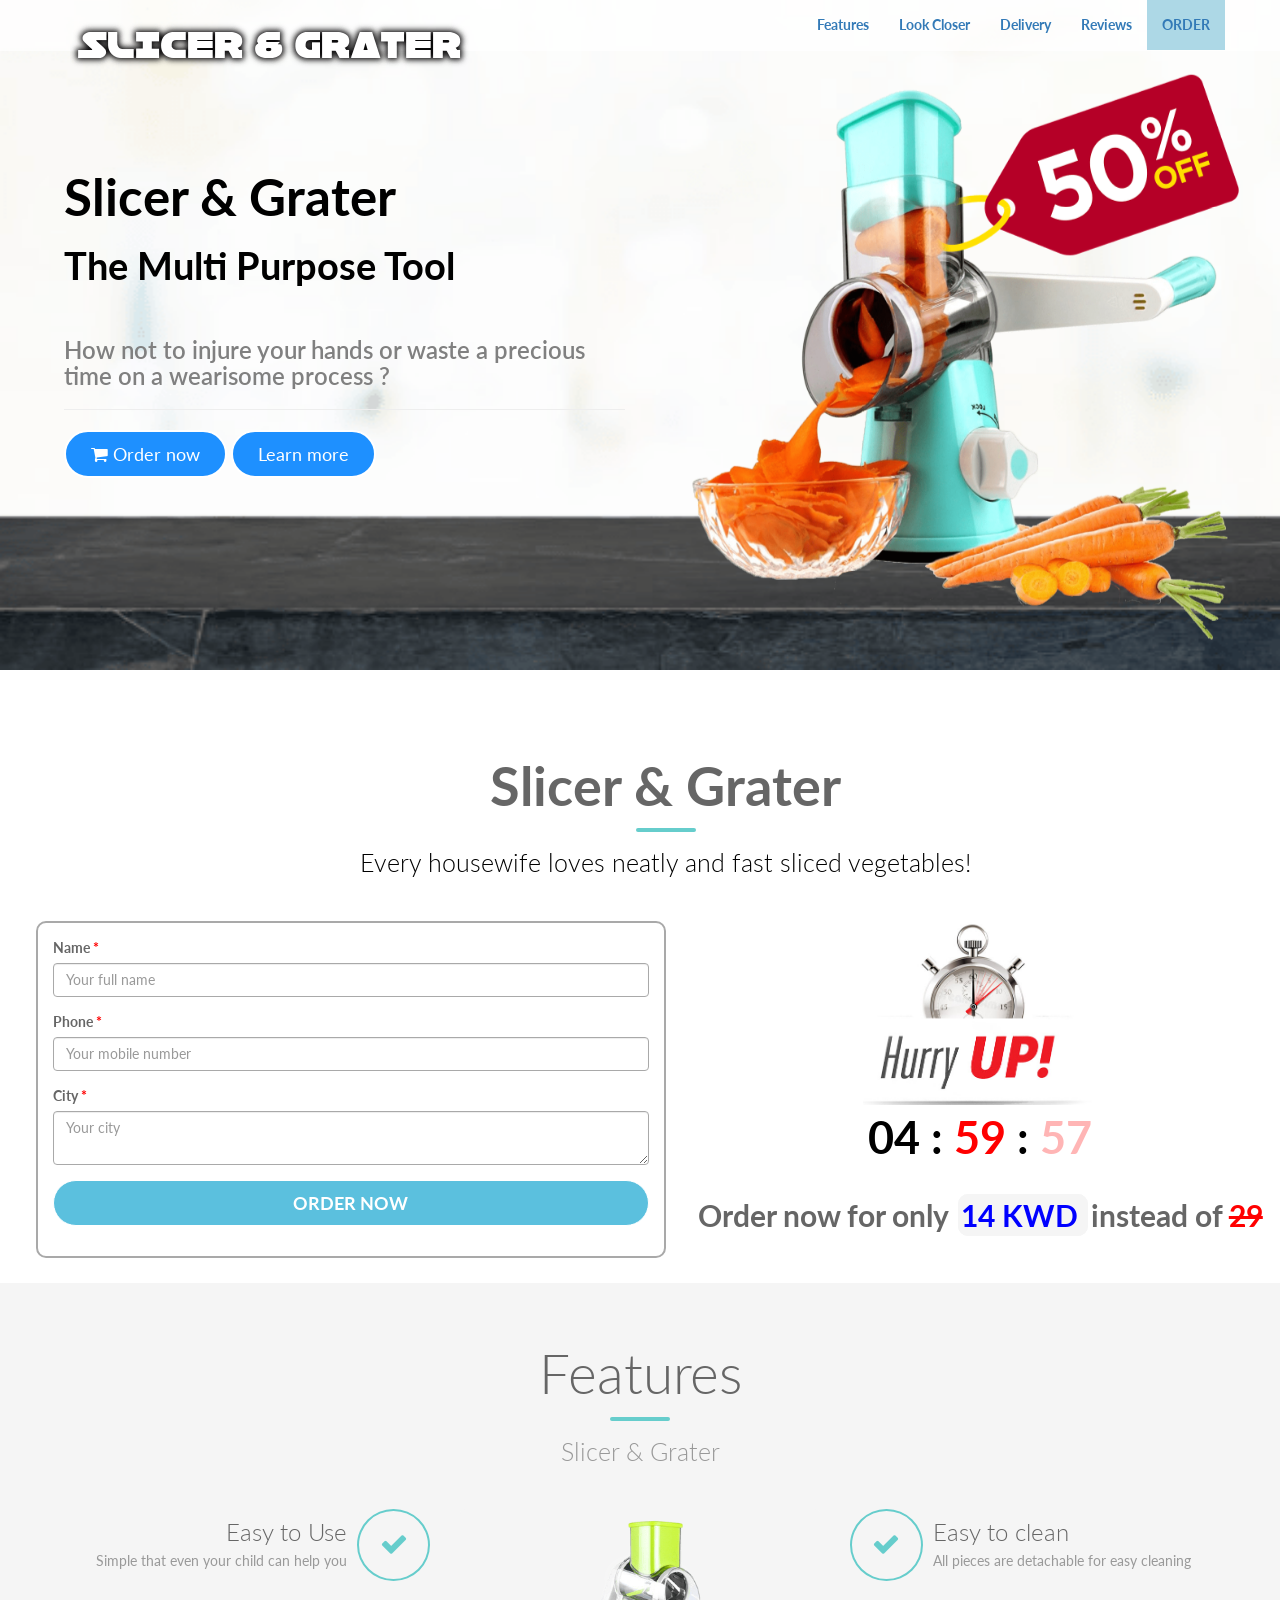
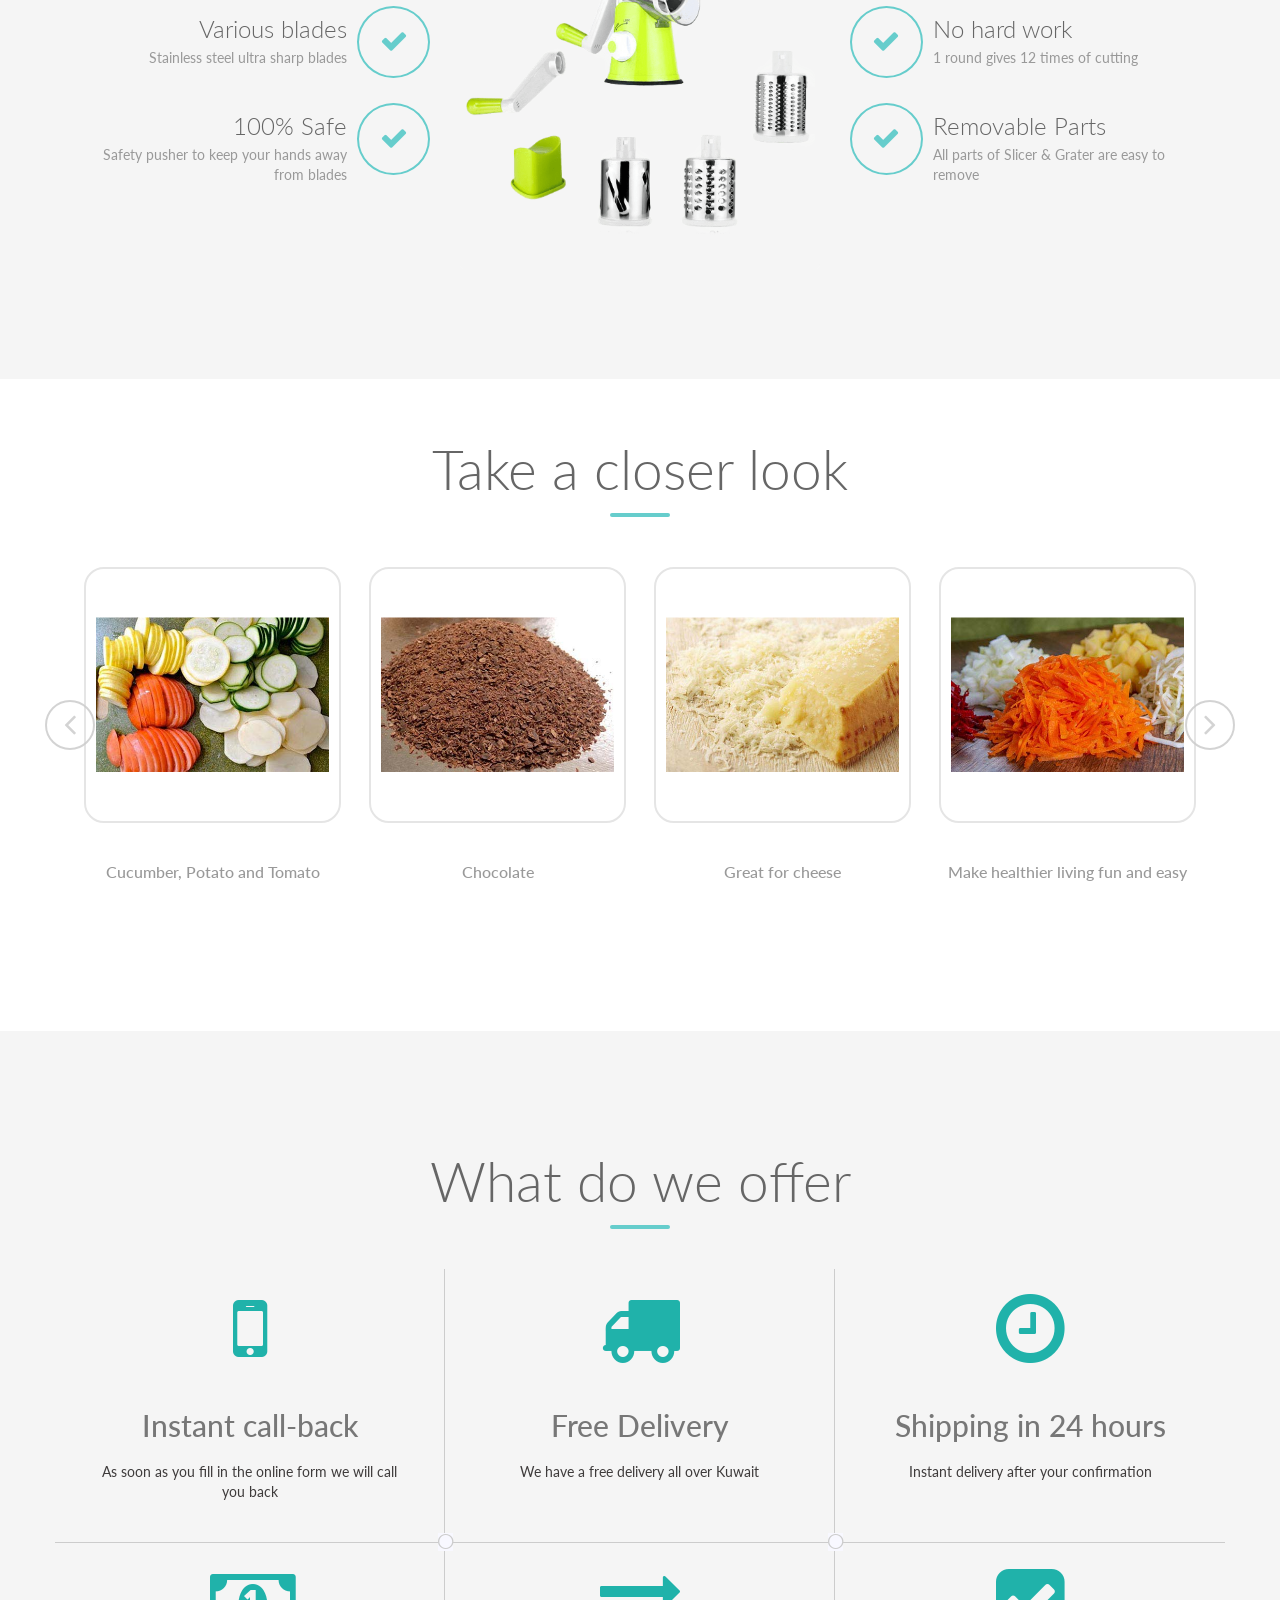
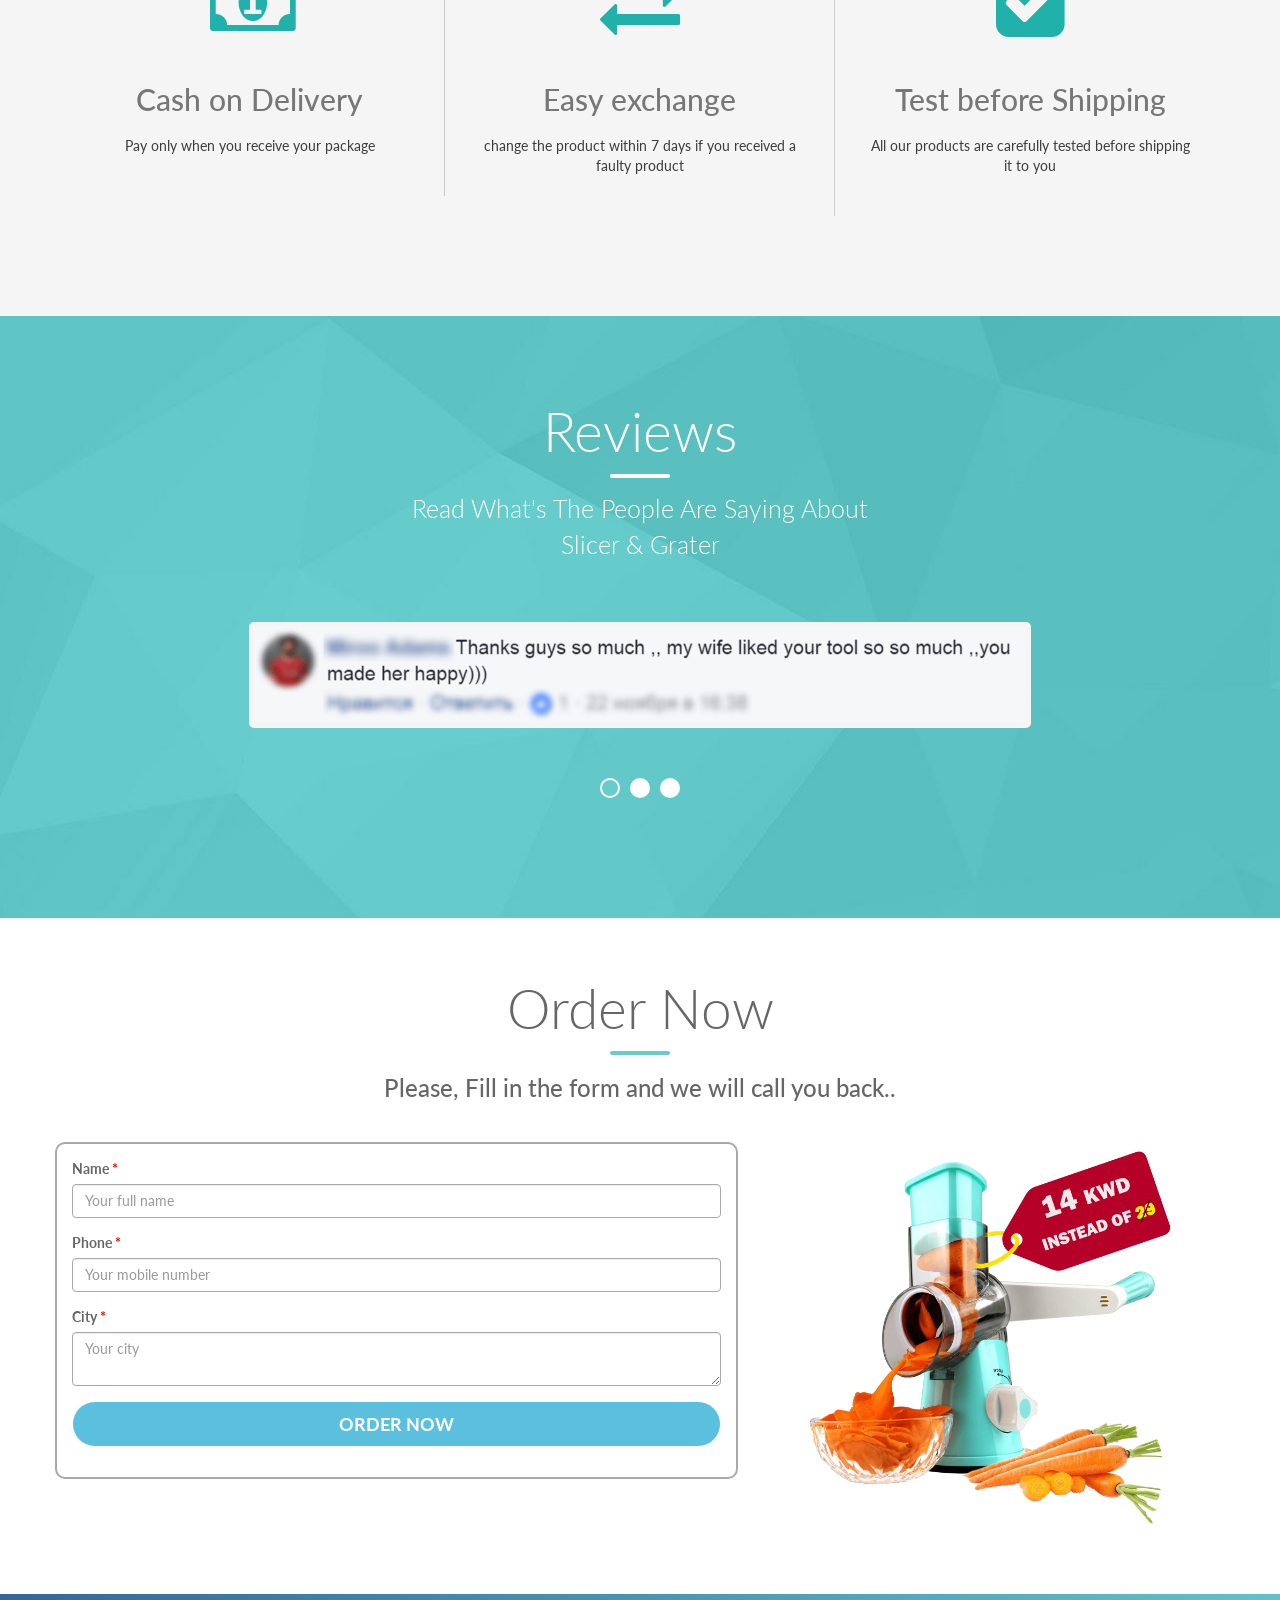
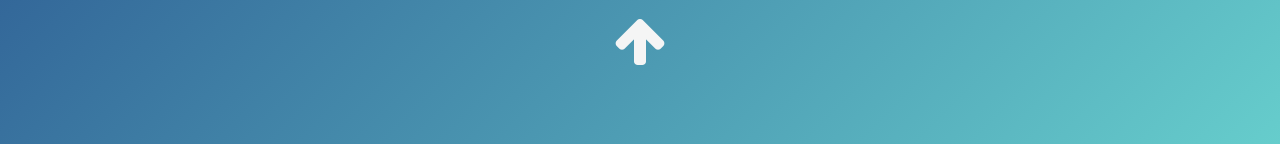
==== index.html @ cd81c9cb "order button navbar" ====
<!doctype html>
<!--[if lt IE 7]>
<html lang="en" class="no-js ie6"><![endif]-->
<!--[if IE 7]>
<html lang="en" class="no-js ie7"><![endif]-->
<!--[if IE 8]>
<html lang="en" class="no-js ie8"><![endif]-->
<!--[if gt IE 8]><!-->
<html lang="en" class="no-js">
<!--<![endif]-->

<head>
    <meta charset="UTF-8">
    <title>Slicer & Grater</title>
    <meta name="viewport" content="width=device-width, initial-scale=1.0, maximum-scale=1.0, user-scalable=no">
    <meta http-equiv="X-UA-Compatible" content="IE=edge,chrome=1"/>

    <!-- Bootstrap 3.3.2 -->
    <link rel="stylesheet" href="assets/css/bootstrap.min.css">
    <link rel="shortcut icon" href="favicon.png">

    <link rel="stylesheet" href="assets/css/animate.css">
    <link rel="stylesheet" href="assets/css/font-awesome.min.css">
    <link rel="stylesheet" href="assets/css/slick.css">
    <link rel="stylesheet" href="assets/css/styles.css">
    <link rel="stylesheet" href="assets/css/mystyles.css">


</head>




<body style="overflow-y: scroll;
overflow-x: hidden;">

<header>
    <nav class="navbar navbar-fixed-top myNavbar1 myNavbar2" role="navigation">
        <div class="container">
            <!-- Brand and toggle get grouped for better mobile display -->
            <div class="navbar-header">
                <button type="button" class="navbar-toggle" data-toggle="collapse"
                        data-target="#bs-example-navbar-collapse-1">
                    <span class="fa fa-bars fa-lg"></span>
                </button>
            </div>

            <!-- Collect the nav links, forms, and other content for toggling -->
            <div class="collapse navbar-collapse" id="bs-example-navbar-collapse-1">
                <ul class="nav navbar-nav">
                    <a class="navbar-brand" href="#mainSlide">
                        <img src="assets/img/logo3.png" class="d-inline-block align-top logo1" id="logo2" alt="">
                    </a>
                </ul>
                <ul class="nav navbar-nav navbar-right navBtns" style="font-weight: bold;">
                    <li><a href="#features">Features</a>
                    </li>
                    <li><a href="#screens">Look Closer</a>
                    </li>
                    <li><a href="#service">Delivery</a>
                    </li>
                    <li><a href="#reviews">Reviews</a>
                    </li>
                    <li style="background: lightblue; color: #2e6da4"><a href="#order">ORDER</a>
                    </li>
                </ul>
            </div>
            <!-- /.navbar-collapse -->
        </div>
        <!-- /.container-->
    </nav>


    <!--RevSlider-->
    <div class="container-fluid" id="mainSlide" style="margin-top: 0">
        <div class="row scrollpoint sp-effect3">
           <div class="col-md-6 col-sm-6 col-xs-12 mainText"><br/>
               <h1>Slicer & Grater</h1>
               <h2>The Multi Purpose Tool</h2><br>
               <h3 class="hidden-xs">How not to injure your hands or waste a precious time on a wearisome process ?</h3>
               <div class="hidden-xs"><hr/></div>
               <a  id="orderNowbtn"  href="#firstOrderSec" class="btn btn-primary inverse btn-lg"><i class="fa fa-shopping-cart" aria-hidden="true"></i> Order now</a>
               <a  id="learnMoreBtn" href="#features" class="btn btn-primary inverse btn-lg">Learn more</a>
           </div>
            <div class="col-md-6 col-sm-6 col-xs-12 image scrollpoint sp-effect3">
                <img id="mainPhoto" class=" hideMe scrollpoint sp-effect3" style="height: 100%; width: 100%;"
                     src="assets/img/product1flippedtrans15.png" alt="">
            </div>
        </div>
    </div>

</header>

<div class="wrapper">


    <section id="firstOrderSec" style="width: 100%; padding-left: 4%; padding-top: 2%; padding-bottom: 2%;">
        <div class="section-heading scrollpoint sp-effect3">
            <h1 style="font-weight:bold; font-size: 6vh;">Slicer & Grater</h1>
            <div class="divider"></div>
            <p style="color: black;">Every housewife loves neatly and fast sliced vegetables!</p>
        </div>
        <div class="row wrap" >
            <div class="col-md-6 firstForm" id="firstOrderForm">
                    <div class="form-group">
                        <label>Name <span style="color:red;">*</span></label>
                        <input type="text" class="form-control" placeholder="Your full name">
                    </div>
                    <div class="form-group">
                        <label>Phone <span style="color:red;">*</span></label>
                        <input type="Phone" class="form-control" placeholder="Your mobile number">
                    </div>
                    <div class="form-group" style="overflow-y: hidden;">
                        <label>City <span style="color:red;">*</span></label>
                        <textarea class="form-control" rows="2" placeholder="Your city"></textarea>
                    </div>
                    <div class="form-group"  >
                        <input style="border-color:white; font-weight: bold; " type="submit" value="ORDER NOW" class="btn btn-lg btn-block btn-info">
                    </div>
            </div>
            <div class="col-md-6 hurryUp" style="text-align: center;">
                <div class="row">
                    <div class="col-md-offset-2 col-md-8">
                        <img src="assets/img/hurry1.jpg" style="width: 60%; height: 60%;">
                    </div>
                </div>
                <div class="row">
                   <div class="col-md-12">
                       <p id="counter"></p>
                   </div>
                </div>
                <div class="row">
                    <h2><b>Order now for only <b id="price">14 KWD </b> instead of <s style="color: red;">29</s> </b></h2>
                </div>
            </div>
        </div>
    </section>

    <section id="features" style="background: whitesmoke;">
        <div class="container">
            <div class="section-heading scrollpoint sp-effect3">
                <h1>Features</h1>
                <div class="divider"></div>
                <p>Slicer & Grater</p>
            </div>
            <div class="row">
                <div class="col-md-4 col-sm-4 scrollpoint sp-effect1">
                    <div class="media text-right feature">
                        <a class="pull-right" href="#features">
                            <i class="fa fa-check fa-2x"></i>
                        </a>
                        <div class="media-body">
                            <h3 class="media-heading">Easy to Use</h3>
                            Simple that even your child can help you
                        </div>
                    </div>
                    <div class="media text-right feature">
                        <a class="pull-right" href="#features">
                            <i class="fa fa-check fa-2x"></i>
                        </a>
                        <div class="media-body">
                            <h3 class="media-heading">Various blades</h3>
                            Stainless steel ultra sharp blades
                        </div>
                    </div>
                    <div class="media text-right feature">
                        <a class="pull-right" href="#features">
                            <i class="fa fa-check fa-2x"></i>
                        </a>
                        <div class="media-body">
                            <h3 class="media-heading">100% Safe</h3>
                            Safety pusher to keep your hands away from blades
                        </div>
                    </div>
                </div>
                <div class="col-md-4 col-sm-4">
                    <img style="width: 100%; height: 100%;" src="assets/img/product5tr.png"
                         class="img-responsive scrollpoint sp-effect5" alt="">
                </div>
                <div class="col-md-4 col-sm-4 scrollpoint sp-effect2">
                    <div class="media feature">
                        <a class="pull-left" href="#features">
                            <i class="fa fa-check fa-2x"></i>
                        </a>
                        <div class="media-body">
                            <h3 class="media-heading">Easy to clean</h3>
                            All pieces are detachable for easy cleaning
                        </div>
                    </div>
                    <div class="media feature">
                        <a class="pull-left" href="#features">
                            <i class="fa fa-check fa-2x"></i>
                        </a>
                        <div class="media-body">
                            <h3 class="media-heading">No hard work</h3>
                            1 round gives 12 times of cutting
                        </div>
                    </div>
                    <div class="media feature">
                        <a class="pull-left" href="#features">
                            <i class="fa fa-check fa-2x"></i>
                        </a>
                        <div class="media-body">
                            <h3 class="media-heading">Removable Parts</h3>
                            All parts of Slicer & Grater are easy to remove
                        </div>
                    </div>
                </div>
            </div>
        </div>
    </section>

    <section id="screens">
        <div class="container">

            <div class="section-heading scrollpoint sp-effect3">
                <h1>Take a closer look</h1>
                <div class="divider"></div>
                <p></p>
            </div>

            <!--<div class="filter scrollpoint sp-effect3">-->
            <!--<a href="javascript:void(0)" class="button js-filter-all active">All Screens</a>-->
            <!--<a href="javascript:void(0)" class="button js-filter-one">User Access</a>-->
            <!--<a href="javascript:void(0)" class="button js-filter-two">Social Network</a>-->
            <!--<a href="javascript:void(0)" class="button js-filter-three">Media Players</a>-->
            <!--</div>-->

            <div class="slider filtering scrollpoint sp-effect5">
                <div class="one">
                    <img class="slideImagesRes" style="padding-bottom: 17%; padding-top: 17%;" src="assets/img/slicerResult3.jpg" alt="">
                    <h4>Cucumber, Potato and Tomato</h4>
                </div>
                <div class="one">
                    <img class="slideImagesRes" style="padding-bottom: 17%; padding-top: 17%;" src="assets/img/slicerResult4.jpg" alt="">
                    <h4>Chocolate </h4>
                </div>
                <div class="one">
                    <img class="slideImagesRes" style="padding-bottom: 17%; padding-top: 17%;" src="assets/img/slicerResult1.jpg" alt="">
                    <h4>Great for cheese</h4>
                </div>
                <div class="one">
                    <img class="slideImagesRes" style="padding-bottom: 17%; padding-top: 17%;" src="assets/img/slicerResult2.jpg" alt="">
                    <h4>Make healthier living fun and easy</h4>
                </div>
                <div class="one">
                    <img class="slideImages" src="assets/img/product7.jpg" alt="">
                    <h4>Take a look from different angels</h4>
                </div>
                <div class="one">
                    <img class="slideImages" src="assets/img/product5tr.png" alt="">
                    <h4>A tool that lasts for a lifetime</h4>
                </div>
                <div class="two">
                    <img class="slideImages" src="assets/img/product3.jpg" alt="">
                    <h4>Makes your life easier and faster</h4>
                </div>
                <div class="three">
                    <img class="slideImages" src="assets/img/product2.jpg" alt="">
                    <h4>Very useful various blades</h4>
                </div>
            </div>
        </div>
    </section>

    <section id="service">
        <div class="section-heading scrollpoint sp-effect3" style="margin-top: 0px;">
            <h1>What do we offer</h1>
            <div class="divider"></div>

        </div>
        <div class="container scrollpoint sp-effect1">
            <div class="row row-1">
                <div class="col-md-4 ser-col-4">
                    <div class="ser-col ser-1">
                        <div class="icon-col">
                            <i class="fa fa-mobile-phone" aria-hidden="true"></i>
                        </div>
                        <h2 style="padding-top:20px;">Instant call-back</h2>
                        <p>As soon as you fill in the online form we will call you back </p>
                        <span class="circle hidden-xs">
            <i class="fa fa-circle-thin" aria-hidden="true"></i>
            </span>
                    </div>
                </div>

                <div class="col-md-4 ser-col-4">
                    <div class="ser-col ser-2">
                        <div class="icon-col">
                            <i class="fa fa-truck" aria-hidden="true"></i>
                        </div>
                        <h2 style="padding-top:20px;">Free Delivery</h2>
                        <p style="padding-bottom:20px;">We have a free delivery all over Kuwait</p>
                        <span class="circle hidden-xs">
            <i class="fa fa-circle-thin" aria-hidden="true"></i>
            </span>
                    </div>
                </div>

                <div class="col-md-4 ser-col-4-l">
                    <div class="ser-col ser-3">
                        <div class="icon-col">
                            <i class="fa fa-clock-o" aria-hidden="true"></i>
                        </div>
                        <h2>Shipping in 24 hours</h2>
                        <p style="padding-bottom: 20px;">Instant delivery after your confirmation</p>
                    </div>
                </div>
            </div>
            <!--=====row 1============-->

            <!--====row 2============-->
            <div class="row row-2">
                <div class="col-md-4 ser-col-4" style="border-bottom: 0;">
                    <div class="ser-col ser-4">
                        <div class="icon-col">
                            <i class="fa fa-money" aria-hidden="true"></i>
                        </div>
                        <h2>Cash on Delivery</h2>
                        <p>Pay only when you receive your package</p>
                        <span class="circle hidden-xs">
            </span>
                    </div>
                </div>

                <div class="col-md-4 ser-col-4" style="border-bottom: 0;">
                    <div class="ser-col ser-5">
                        <div class="icon-col">
                            <i class="fa fa-exchange" aria-hidden="true"></i>
                        </div>
                        <h2>Easy exchange</h2>
                        <p>change the product within 7 days if you received a faulty product</p>
                        <span class="circle hidden-xs">
            </span>
                    </div>
                </div>

                <div class="col-md-4 ser-col-4-l" style="border-bottom: 0;">
                    <div class="ser-col ser-6">
                        <div class="icon-col">
                            <i class="fa fa-check-square" aria-hidden="true"></i>
                        </div>
                        <h2>Test before Shipping</h2>
                        <p>All our products are carefully tested before shipping it to you</p>
                    </div>
                </div>
            </div>

        </div>

    </section>

    <section id="reviews">
        <div class="container">
            <div class="section-heading inverse scrollpoint sp-effect3">
                <h1>Reviews</h1>
                <div class="divider"></div>
                <p>Read What's The People Are Saying About <br/>Slicer & Grater</p>
            </div>
            <div class="row" style="padding-top: 0;">
                <div class="col-md-10 col-md-push-1 scrollpoint sp-effect3">
                    <div class="review-filtering">
                        <div class="review">
                            <div class="row">
                                <div class="col-md-offset-1 col-md-10">
                                    <img src="assets/img/review1.png" alt=""
                                         class="img-responsive">
                                </div>
                            </div>
                        </div>
                        <div class="review rollitin">
                            <div class="row">
                                <div class="col-md-offset-1 col-md-10">
                                    <img src="assets/img/review2.png" alt=""
                                         class="img-responsive">
                                </div>
                            </div>
                        </div>
                        <div class="review rollitin">
                            <div class="row">
                                <div class="col-md-offset-1 col-md-10">
                                    <img src="assets/img/review3.png" alt=""
                                         class="img-responsive">
                                </div>
                            </div>
                        </div>


                    </div>
                </div>
            </div>
        </div>
    </section>

    <section id="order" class="doublediagonal">
        <div class="container">
            <div class="section-heading scrollpoint sp-effect3">
                <h1>Order Now</h1>
                <div class="divider"></div>
                <h3>Please, Fill in the form and we will call you back..</h3>
            </div>
            <div class="row">
                <div class="col-md-7 scrollpoint sp-effect1" id="firstOrderForm">
                        <div class="form-group">
                            <label>Name <span style="color:red;">*</span></label>
                            <input type="text" class="form-control" placeholder="Your full name">
                        </div>
                        <div class="form-group">
                            <label>Phone <span style="color:red;">*</span></label>
                            <input type="Phone" class="form-control" placeholder="Your mobile number">
                        </div>
                        <div class="form-group" style="overflow-y: hidden;">
                            <label>City <span style="color:red;">*</span></label>
                            <textarea class="form-control" rows="2" placeholder="Your city"></textarea>
                        </div>
                        <div class="form-group"  >
                            <input style="border-color:white; font-weight: bold; " type="submit" value="ORDER NOW" class="btn btn-lg btn-block btn-info">
                        </div>
                    </div>
                <div class="col-md-5 col-sm-12 scrollpoint sp-effect1" style="text-align: center;">
                    <img  style="height: 80%; width: 90%; padding-left: 2%;"
                          src="assets/img/product1flippedtrans15.png" alt="">
                </div>
            </div>
        </div>
    </section>

    <footer style="text-align: center; height: 150px; padding-bottom: 100px; padding-top: 20px;">
        <a style="color: whitesmoke;" href="#mainSlide"><i class="fa fa-arrow-up fa-4x"></i></a>

    </footer>


</div>

<script src="assets/js/jquery-1.11.1.min.js"></script>
<script src="assets/js/bootstrap.min.js"></script>
<script src="assets/js/slick.min.js"></script>
<script src="assets/js/waypoints.min.js"></script>
<script src="assets/js/scripts.js"></script>
<script>
    $(document).ready(function () {
        appMaster.preLoader();
    });
</script>
<script>

        Date.prototype.addHours= function(h) {
            this.setHours(this.getHours() + h);
            return this;
        }
// Set the date we're counting down to
var countDownDate = new Date().addHours(5);

// Update the count down every 1 second
var x = setInterval(function() {

    // Get todays date and time
    var now = new Date().getTime();

    // Find the distance between now an the count down date
    var distance = countDownDate - now;

    // Time calculations for days, hours, minutes and seconds
    var hours = Math.floor((distance % (1000 * 60 * 60 * 24)) / (1000 * 60 * 60));
    var minutes = Math.floor((distance % (1000 * 60 * 60)) / (1000 * 60));
    var seconds = Math.floor((distance % (1000 * 60)) / 1000);

    // Display the result in the element with id="demo"
    document.getElementById("counter").innerHTML ="0"+ hours + " : <b style='color: red;'>"
        + minutes + " <span style='color: black;'>:</span> <span id='counters'>" + seconds + "</span></b> ";

    // If the count down is finished, write some text
    if (distance < 0) {
        clearInterval(x);
        document.getElementById("counter").innerHTML = "EXPIRED";
    }
}, 1000);
</script>
<script type="text/javascript" src="assets/js/myjs.js"></script>
</body>

</html>
---- assets/css/styles.css ----
@import url(http://fonts.googleapis.com/css?family=Lato:300,400,700,900);
.video-container {
  position: relative;
  padding-bottom: 56.25%;
  padding-top: 30px;
  height: 0;
  overflow: hidden;
}
.video-container iframe,
.video-container object,
.video-container embed {
  position: absolute;
  top: 0;
  left: 0;
  width: 100%;
  height: 100%;
}
body {
  font-family: 'Lato', Arial;
  color: #666666;
  -webkit-font-smoothing: antialiased;
}
a {
  font-family: 'Lato', Arial;
  -webkit-font-smoothing: antialiased;
}
div.content {
  overflow: hidden ;
}
h1,
h2,
h3,
h4,
h5,
h6,
.h1,
.h2,
.h3,
.h4,
.h5,
.h6 {
  color: #666666;
}
header .navbar-default {
  background: none;
  border: none;
  padding-top: 40px;
  padding-bottom: 20px;
  -webkit-transition: all 0.25s ease-in-out;
  -moz-transition: all 0.25s ease-in-out;
  -ms-transition: all 0.25s ease-in-out;
  -o-transition: all 0.25s ease-in-out;
  transition: all 0.25s ease-in-out;
}
header .navbar-default ul.navbar-nav {
  padding-top: 55px;
}
header .navbar-default ul.navbar-nav li a {
  text-transform: capitalize;
  font-weight: 400;
  font-size: 16px;
  padding: 7px 20px;
  -webkit-transition: all 0.25s ease-in-out;
  -moz-transition: all 0.25s ease-in-out;
  -ms-transition: all 0.25s ease-in-out;
  -o-transition: all 0.25s ease-in-out;
  transition: all 0.25s ease-in-out;
}
header .navbar-default ul.navbar-nav li a:after {
  content: '';
  width: 32px;
  background: none;
  height: 4px;
  position: absolute;
  bottom: 2px;
  z-index: 99999;
  left: 20px;
  -webkit-border-radius: 5em;
  -moz-border-radius: 5em;
  -ms-border-radius: 5em;
  -o-border-radius: 5em;
  border-radius: 5em;
  color: #ffffff;
  -webkit-transition: all 0.25s ease-in-out;
  -moz-transition: all 0.25s ease-in-out;
  -ms-transition: all 0.25s ease-in-out;
  -o-transition: all 0.25s ease-in-out;
  transition: all 0.25s ease-in-out;
}
header .navbar-default ul.navbar-nav li a:hover {
  -webkit-transition: all 0.25s ease-in-out;
  -moz-transition: all 0.25s ease-in-out;
  -ms-transition: all 0.25s ease-in-out;
  -o-transition: all 0.25s ease-in-out;
  transition: all 0.25s ease-in-out;
}
header .navbar-default ul.navbar-nav li a:hover:after {
  background: #ffffff;
}
header .navbar-default ul.navbar-nav li a.getApp {
  -webkit-border-radius: 5em;
  -moz-border-radius: 5em;
  -ms-border-radius: 5em;
  -o-border-radius: 5em;
  border-radius: 5em;
  -webkit-transition: all 0.25s ease-in-out;
  -moz-transition: all 0.25s ease-in-out;
  -ms-transition: all 0.25s ease-in-out;
  -o-transition: all 0.25s ease-in-out;
  transition: all 0.25s ease-in-out;
}
header .navbar-default ul.navbar-nav li a.getApp:after {
  display: none;
}
header .navbar-default ul.navbar-nav li a:focus {
  color: #ffffff;
}
header .navbar-default .navbar-brand {
  height: auto;
  padding: 0;
}
header .navbar-default.scrolled {
  background: rgba(255, 255, 255, 0.8);
  -webkit-box-shadow: 0px 1px 3px rgba(0, 0, 0, 0.3);
  -moz-box-shadow: 0px 1px 3px rgba(0, 0, 0, 0.3);
  box-shadow: 0px 1px 3px rgba(0, 0, 0, 0.3);
  padding: 0;
  -webkit-transition: all 0.25s ease-in-out;
  -moz-transition: all 0.25s ease-in-out;
  -ms-transition: all 0.25s ease-in-out;
  -o-transition: all 0.25s ease-in-out;
  transition: all 0.25s ease-in-out;
}
header .navbar-default.scrolled .navbar-brand {
  padding: 15px 20px;
}
header .navbar-default.scrolled .navbar-brand img {
  width: auto;
  max-height: 33px;
}
header .navbar-default.scrolled ul.navbar-nav {
  padding-top: 15px;
}
.scrollpoint {
  opacity: 0;
}
.scrollpoint.active {
  opacity: 1 \0;
}
.hanging-phone {
  position: absolute;
  right: 0;
  z-index: 0;
  bottom: -70px;
}
.section-heading {
  margin: 40px 0 40px;
  text-align: center;
}
.section-heading h1 {
  display: inline-block;
  font-size: 55px;
  font-weight: 300;
  margin-bottom: 0;
}
.section-heading p {
  font-size: 25px;
  color: #999999;
  font-weight: 300;
}
.section-heading .divider:after {
  content: "";
  position: relative;
  height: 4px;
  width: 60px;
  display: block;
  text-align: center;
  margin: 13px auto;
  -webkit-border-radius: 5em;
  -moz-border-radius: 5em;
  -ms-border-radius: 5em;
  -o-border-radius: 5em;
  border-radius: 5em;
}
.section-heading.inverse h1,
.section-heading.inverse p {
  color: #ffffff;
}
.section-heading.inverse .divider:after {
  background: #ffffff;
}
section#about {
  position: relative;
}
section#about .about-item {
  text-align: center;
  font-size: 17px;
  line-height: 25px;
  color: #999999;
}
section#about .about-item i.fa {
  -webkit-border-radius: 50%;
  -moz-border-radius: 50%;
  -ms-border-radius: 50%;
  -o-border-radius: 50%;
  border-radius: 50%;
  padding: 35px;
  -webkit-transition: all 0.25s ease-in-out;
  -moz-transition: all 0.25s ease-in-out;
  -ms-transition: all 0.25s ease-in-out;
  -o-transition: all 0.25s ease-in-out;
  transition: all 0.25s ease-in-out;
  width: 104px;
}
section#features .media i.fa {
  -webkit-border-radius: 50%;
  -moz-border-radius: 50%;
  -ms-border-radius: 50%;
  -o-border-radius: 50%;
  border-radius: 50%;
  padding: 20px;
  -webkit-transition: all 0.25s ease-in-out;
  -moz-transition: all 0.25s ease-in-out;
  -ms-transition: all 0.25s ease-in-out;
  -o-transition: all 0.25s ease-in-out;
  transition: all 0.25s ease-in-out;
  width: 2.6em;
  text-align: center;
}
section#features .media .media-heading {
  padding-top: 10px;
  font-weight: 300;
}
section#features .media .media-body {
  color: #999999;
}
section#features .media.feature {
  margin-top: 25px;
}
section#features .media.feature:first-child {
  margin-top: 0;
}
section#features img {
  margin: 0 auto 20px;
}
section#reviews {
  -webkit-background-size: cover;
  -moz-background-size: cover;
  -o-background-size: cover;
  background-size: cover;
}
section#reviews .review-filtering {
  margin: 20px 0 100px 0;
}
section#reviews .review-filtering .review .review-person {
  width: 100%;
}
section#reviews .review-filtering .review .review-person img {
  width: 110px;
  -webkit-border-radius: 50%;
  -moz-border-radius: 50%;
  -ms-border-radius: 50%;
  -o-border-radius: 50%;
  border-radius: 50%;
  margin: 10px auto;
}
section#reviews .review-filtering .review .review-comment {
  width: 100%;
  -webkit-border-radius: 10px;
  -moz-border-radius: 10px;
  -ms-border-radius: 10px;
  -o-border-radius: 10px;
  border-radius: 10px;
  padding: 5px 40px 20px;
  position: relative;
}
section#reviews .review-filtering .review .review-comment h3 {
  margin-bottom: 15px;
}
section#reviews .review-filtering .review .review-comment p {
  font-size: 16px;
  color: #999999;
}
section#reviews .review-filtering .review .review-comment p span {
  margin-left: 10px;
}
section#reviews .review-filtering .review .review-comment:after {
  right: 100%;
  top: 50%;
  border: solid transparent;
  content: " ";
  height: 0;
  width: 0;
  position: absolute;
  pointer-events: none;
  border-color: rgba(255, 255, 255, 0);
  border-width: 15px;
  margin-top: -10px;
}
section#reviews .review-filtering .review .review-person,
section#reviews .review-filtering .review .review-comment {
  float: left;
}
section#reviews .review-filtering .slick-dots {
  bottom: -80px;
}
section#reviews .review-filtering .slick-dots li button {
  -webkit-border-radius: 50%;
  -moz-border-radius: 50%;
  -ms-border-radius: 50%;
  -o-border-radius: 50%;
  border-radius: 50%;
}
section#reviews .review-filtering .slick-dots li button:before {
  display: none;
}
section#screens .slider {
  margin: 50px 0;
}
section#screens .slider div img {
  -webkit-border-radius: 20px;
  -moz-border-radius: 20px;
  -ms-border-radius: 20px;
  -o-border-radius: 20px;
  border-radius: 20px;
  padding: 10px;
  display: inline;
}
section#screens .slider div h4 {
  text-align: center;
  margin-top: 40px;
  font-size: 16px;
}
section#screens .slider .slick-dots li button {
  -webkit-border-radius: 5em;
  -moz-border-radius: 5em;
  -ms-border-radius: 5em;
  -o-border-radius: 5em;
  border-radius: 5em;
}
section#screens .slick-prev,
section#screens .slick-next {
  width: 50px;
  height: 50px;
  top: 44%;
}
section#screens .slick-slide {
  text-align: center;
}
section#screens .slick-prev:before {
  content: "\f104";
}
section#screens .slick-next:before {
  content: "\f105";
}
section#screens .slick-prev:before,
section#screens .slick-next:before {
  font-size: 34px;
  -webkit-border-radius: 5em;
  -moz-border-radius: 5em;
  -ms-border-radius: 5em;
  -o-border-radius: 5em;
  border-radius: 5em;
  line-height: 45px;
  color: #CCC;
  border: 2px solid #CCC;
  width: 50px;
  display: inline-block;
  height: 50px;
  text-align: center;
}
section#screens .filter {
  text-align: center;
}
section#screens .filter a {
  display: inline-block;
  padding: 7px 20px;
  text-decoration: none;
  -webkit-border-radius: 5em;
  -moz-border-radius: 5em;
  -ms-border-radius: 5em;
  -o-border-radius: 5em;
  border-radius: 5em;
  margin: 10px 5px;
  text-transform: uppercase;
  -webkit-transition: all 0.25s ease-in-out;
  -moz-transition: all 0.25s ease-in-out;
  -ms-transition: all 0.25s ease-in-out;
  -o-transition: all 0.25s ease-in-out;
  transition: all 0.25s ease-in-out;
}
/* demo video Section */
section#demo .video-container {
  padding: 20px;
  border: 1px solid #b3b3b3;
  min-height: 450px;
  overflow: hidden;
}
section#demo iframe {
  width: 100%;
  height: 100%;
  border: none;
}
/* Get app Section */
section#getApp {
  -webkit-background-size: cover;
  -moz-background-size: cover;
  -o-background-size: cover;
  background-size: cover;
  padding: 70px 0;
}
section#getApp .platforms {
  margin: 5px auto 120px auto;
  text-align: center;
}
section#getApp .platforms .btn {
  margin-right: 10px;
  margin-bottom: 20px;
}
/* support section */
section#support {
  padding: 0 0 150px 0;
}
section#support .media {
  margin-bottom: 10px;
}
section#support .media i.fa {
  -webkit-border-radius: 50%;
  -moz-border-radius: 50%;
  -ms-border-radius: 50%;
  -o-border-radius: 50%;
  border-radius: 50%;
  padding: 10px;
  -webkit-transition: all 0.25s ease-in-out;
  -moz-transition: all 0.25s ease-in-out;
  -ms-transition: all 0.25s ease-in-out;
  -o-transition: all 0.25s ease-in-out;
  transition: all 0.25s ease-in-out;
  width: 1.9em;
  text-align: center;
}
section#support .media .media-heading {
  padding-top: 15px;
  font-weight: 300;
}
section#support .media .media-heading a {
  font-weight: 400;
}
/* footer section */
footer {
  padding: 80px 0;
  text-align: center;
}
footer a > img {
  width: 100px;
}
footer .social {
  display: block;
  margin-top: 30px;
}
footer .social a {
  margin: 0 8px;
  padding: 15px;
  -webkit-border-radius: 50%;
  -moz-border-radius: 50%;
  -ms-border-radius: 50%;
  -o-border-radius: 50%;
  border-radius: 50%;
  display: inline-block;
  -webkit-transition: all 0.25s ease-in-out;
  -moz-transition: all 0.25s ease-in-out;
  -ms-transition: all 0.25s ease-in-out;
  -o-transition: all 0.25s ease-in-out;
  transition: all 0.25s ease-in-out;
}
footer .social a i {
  width: 1em;
}
footer .rights {
  margin-top: 30px;
}
footer .rights a {
  text-decoration: underline;
  -webkit-transition: all 0.25s ease-in-out;
  -moz-transition: all 0.25s ease-in-out;
  -ms-transition: all 0.25s ease-in-out;
  -o-transition: all 0.25s ease-in-out;
  transition: all 0.25s ease-in-out;
  font-weight: bold;
}
footer .rights a:hover {
  text-decoration: none;
}
section {
  position: relative;
  padding-bottom: 90px;
}
/* Common style for pseudo-elements */
section::before,
section::after {
  position: absolute;
  content: '';
  pointer-events: none;
  overflow: hidden;
}
.carousel-fade .carousel-inner .item {
  opacity: 0;
  transition-property: opacity;
}
.carousel-fade .carousel-inner .active {
  opacity: 1;
}
.carousel-fade .carousel-inner .active.left,
.carousel-fade .carousel-inner .active.right {
  left: 0;
  opacity: 0;
  z-index: 1;
}
.carousel-fade .carousel-inner .next.left,
.carousel-fade .carousel-inner .prev.right {
  opacity: 1;
}
.carousel-fade .carousel-control {
  z-index: 2;
}
.tp-caption {
  font-family: 'Lato', Arial !important;
  -webkit-font-smoothing: antialiased;
}
.tp-caption.large_white_bold {
  color: #ffffff;
  font-size: 65px;
  font-weight: 400;
}
.tp-caption.large_white_light {
  color: #ffffff;
  font-size: 65px;
  font-weight: 400;
  font-weight: 300;
}
.btn {
  -webkit-border-radius: 3em;
  -moz-border-radius: 3em;
  -ms-border-radius: 3em;
  -o-border-radius: 3em;
  border-radius: 3em;
  -webkit-box-shadow: none;
  -moz-box-shadow: none;
  box-shadow: none;
  padding: 5px 25px;
}
.btn.btn-primary {
  border: 2px solid #ffffff;
  background: none;
  color: #ffffff;
}
.btn.btn-primary:hover {
  color: #ffffff;
}
.btn.btn-default {
  border: none;
  background: #ffffff;
  /* Old browsers */
  background: -moz-linear-gradient(180deg, #ffffff 0%, #cccccc 100%);
  /* FF3.6+ */
  background: -webkit-gradient(linear, left top, right bottom, color-stop(0%, #ffffff), color-stop(100%, #cccccc));
  /* Chrome,Safari4+ */
  background: -webkit-linear-gradient(180deg, #ffffff 0%, #cccccc 100%);
  /* Chrome10+,Safari5.1+ */
  background: -o-linear-gradient(180deg, #ffffff 0%, #cccccc 100%);
  /* Opera 11.10+ */
  background: -ms-linear-gradient(180deg, #ffffff 0%, #cccccc 100%);
  /* IE10+ */
  background: linear-gradient(180deg, #ffffff 0%, #cccccc 100%);
  /* W3C */
  filter: progid:DXImageTransform.Microsoft.gradient(startColorstr=#ffffff, endColorstr=#cccccc, GradientType=1);
  /* IE6-9 fallback on horizontal gradient */
}
.btn.btn-lg {
  padding: 10px 25px;
}
.btn:hover {
  -webkit-transition: all 0.25s ease-in-out;
  -moz-transition: all 0.25s ease-in-out;
  -ms-transition: all 0.25s ease-in-out;
  -o-transition: all 0.25s ease-in-out;
  transition: all 0.25s ease-in-out;
}
form .form-control {
  -webkit-box-shadow:gray;
  -moz-box-shadow: none;
  box-shadow: none;
  -webkit-border-radius: 5em;
  -moz-border-radius: 5em;
  -ms-border-radius: 5em;
  -o-border-radius: 5em;
  border-radius: 3em;
  height: 40px;
  width: 100%;
  line-height: 50px;
  padding: 10px 20px;
  color: black;
  border: 2px solid black;
  font-weight: 300;
}
form textarea.form-control {
  -webkit-border-radius: 20px;
  -moz-border-radius: 20px;
  -ms-border-radius: 20px;
  -o-border-radius: 20px;
  border-radius: 20px;
  height: auto;
  line-height: normal;
}
@media screen and (max-width: 640px) {
  .logo {
    width: 100px;
    height: auto;
  }
  .slick-next {
    right: 0;
  }
  .slick-prev {
    left: 0;
  }
  .contact-details {
    margin-top: 20px;
  }
  header .navbar-default {
    padding: 20px;
  }
  header .navbar-default .navbar-toggle {
    margin-top: 0px;
    margin-right: 0px;
    background: none;
    border: 2px solid #ffffff;
    color: #ffffff;
    -webkit-border-radius: 5em;
    -moz-border-radius: 5em;
    -ms-border-radius: 5em;
    -o-border-radius: 5em;
    border-radius: 5em;
  }
  header .navbar-default .navbar-toggle:hover,
  header .navbar-default .navbar-toggle:focus {
    background: none;
  }
  header .navbar-default ul.navbar-nav {
    padding-top: 0;
    margin: 0;
  }
  header .navbar-default ul.navbar-nav li a {
    padding: 10px;
    text-align: center;
  }
  header .navbar-default ul.navbar-nav li a.getApp {
    background: none !important;
    -webkit-border-radius: 0em;
    -moz-border-radius: 0em;
    -ms-border-radius: 0em;
    -o-border-radius: 0em;
    border-radius: 0em;
  }
  header .navbar-default .navbar-collapse {
    border-color: transparent;
  }
  header .navbar-default.scrolled .navbar-collapse {
    border-color: transparent;
  }
  header .navbar-default.scrolled ul.navbar-nav {
    padding-top: 0;
    margin: 0;
  }
  header .navbar-default.scrolled .navbar-toggle {
    margin-top: 11px;
    margin-right: 20px;
    background: none;
    border: 2px solid #ffffff;
    color: #ffffff;
    -webkit-border-radius: 5em;
    -moz-border-radius: 5em;
    -ms-border-radius: 5em;
    -o-border-radius: 5em;
    border-radius: 5em;
  }
}
.pre-loader {
  position: fixed;
  width: 100%;
  height: 100%;
  z-index: 9999999;
  display: none;
}
.pre-loader .load-con {
  margin: 20% auto;
  position: relative;
  text-align: center;
}
.spinner {
  margin: 50px auto 0;
  width: 70px;
  text-align: center;
}
.spinner > div {
  width: 18px;
  height: 18px;
  background-color: #ffffff;
  border-radius: 100%;
  display: inline-block;
  -webkit-animation: bouncedelay 1.4s infinite ease-in-out;
  animation: bouncedelay 1.4s infinite ease-in-out;
  /* Prevent first frame from flickering when animation starts */
  -webkit-animation-fill-mode: both;
  animation-fill-mode: both;
}
.spinner .bounce1 {
  -webkit-animation-delay: -0.32s;
  animation-delay: -0.32s;
}
.spinner .bounce2 {
  -webkit-animation-delay: -0.16s;
  animation-delay: -0.16s;
}
@-webkit-keyframes bouncedelay {
  0%,
  80%,
  100% {
    -webkit-transform: scale(0);
  }
  40% {
    -webkit-transform: scale(1);
  }
}
@keyframes bouncedelay {
  0%,
  80%,
  100% {
    transform: scale(0);
    -webkit-transform: scale(0);
  }
  40% {
    transform: scale(1);
    -webkit-transform: scale(1);
  }
}
header {
  background: #66cdcc;
  /* Old browsers */
  background: -moz-linear-gradient(-45deg, #66cdcc 0%, #336799 100%);
  /* FF3.6+ */
  background: -webkit-gradient(linear, left top, right bottom, color-stop(0%, #66cdcc), color-stop(100%, #336799));
  /* Chrome,Safari4+ */
  background: -webkit-linear-gradient(-45deg, #66cdcc 0%, #336799 100%);
  /* Chrome10+,Safari5.1+ */
  background: -o-linear-gradient(-45deg, #66cdcc 0%, #336799 100%);
  /* Opera 11.10+ */
  background: -ms-linear-gradient(-45deg, #66cdcc 0%, #336799 100%);
  /* IE10+ */
  background: linear-gradient(-45deg, #66cdcc 0%, #336799 100%);
  /* W3C */
  filter: progid:DXImageTransform.Microsoft.gradient(startColorstr=#66cdcc, endColorstr=#336799, GradientType=1);
  /* IE6-9 fallback on horizontal gradient */
}
header .navbar-default ul.navbar-nav li a {
  color: #ffffff;
  background: none;
}
header .navbar-default ul.navbar-nav li a.getApp {
  color: #3c79b4;
  background: #ffffff;
  /* Old browsers */
  background: -moz-linear-gradient(180deg, #ffffff 0%, #e0e0e0 100%);
  /* FF3.6+ */
  background: -webkit-gradient(linear, left top, right bottom, color-stop(0%, #ffffff), color-stop(100%, #e0e0e0));
  /* Chrome,Safari4+ */
  background: -webkit-linear-gradient(180deg, #ffffff 0%, #e0e0e0 100%);
  /* Chrome10+,Safari5.1+ */
  background: -o-linear-gradient(180deg, #ffffff 0%, #e0e0e0 100%);
  /* Opera 11.10+ */
  background: -ms-linear-gradient(180deg, #ffffff 0%, #e0e0e0 100%);
  /* IE10+ */
  background: linear-gradient(180deg, #ffffff 0%, #e0e0e0 100%);
  /* W3C */
  filter: progid:DXImageTransform.Microsoft.gradient(startColorstr=#ffffff, endColorstr=#e0e0e0, GradientType=1);
  /* IE6-9 fallback on horizontal gradient */
}
header .navbar-default ul.navbar-nav li a.getApp:hover {
  color: #4081bf;
  background: #ffffff;
  /* Old browsers */
  background: -moz-linear-gradient(180deg, #ffffff 0%, #cccccc 100%);
  /* FF3.6+ */
  background: -webkit-gradient(linear, left top, right bottom, color-stop(0%, #ffffff), color-stop(100%, #cccccc));
  /* Chrome,Safari4+ */
  background: -webkit-linear-gradient(180deg, #ffffff 0%, #cccccc 100%);
  /* Chrome10+,Safari5.1+ */
  background: -o-linear-gradient(180deg, #ffffff 0%, #cccccc 100%);
  /* Opera 11.10+ */
  background: -ms-linear-gradient(180deg, #ffffff 0%, #cccccc 100%);
  /* IE10+ */
  background: linear-gradient(180deg, #ffffff 0%, #cccccc 100%);
  /* W3C */
  filter: progid:DXImageTransform.Microsoft.gradient(startColorstr=#ffffff, endColorstr=#cccccc, GradientType=1);
  /* IE6-9 fallback on horizontal gradient */
  -webkit-transition: all 0.25s ease-in-out;
  -moz-transition: all 0.25s ease-in-out;
  -ms-transition: all 0.25s ease-in-out;
  -o-transition: all 0.25s ease-in-out;
  transition: all 0.25s ease-in-out;
}
header .navbar-default ul.navbar-nav li a:hover {
  color: #ffffff;
  -webkit-transition: all 0.25s ease-in-out;
  -moz-transition: all 0.25s ease-in-out;
  -ms-transition: all 0.25s ease-in-out;
  -o-transition: all 0.25s ease-in-out;
  transition: all 0.25s ease-in-out;
}
header .navbar-default.scrolled {
  border-bottom: 3px solid #336799;
}
header .navbar-default.scrolled ul.navbar-nav li a {
  color: #336799;
}
header .navbar-default.scrolled ul.navbar-nav li a:hover {
  color: #336799;
}
header .navbar-default.scrolled ul.navbar-nav li a:hover:after {
  background: #336799;
}
header .navbar-default.scrolled .navbar-brand {
  background: #336799;
}
section .section-heading .divider:after {
  background: #66cdcc;
}
section#about .about-item i.fa {
  border: 2px solid #66cdcc;
  color: #66cdcc;
}
section#about .about-item:hover i.fa {
  color: #ffffff;
  background: #66cdcc;
}
section#about .about-item:hover h3 {
  color: #66cdcc;
}
section#features {
  background: #f6f6f6;
}
section#features header h1:after {
  background: #66cdcc;
}
section#features .media i.fa {
  border: 2px solid #66cdcc;
  color: #66cdcc;
}
section#features .media:hover i.fa {
  color: #ffffff;
  background: #66cdcc;
}
section#features .media:hover h3 {
  color: #66cdcc;
}
section#features .media.active i.fa {
  color: #ffffff;
  background: #66cdcc;
}
section#features .media.active .media-heading {
  color: #66cdcc;
}
section#reviews {
  background: url("../img/freeze/bk-freeze.jpg");
}
section#reviews header {
  color: #ffffff;
}
section#reviews header h1:after {
  background: #ffffff;
}
section#reviews .review-filtering .review .review-person img {
  border: 3px solid #ffffff;
}
section#reviews .review-filtering .review .review-comment {
  background: #ffffff;
}
section#reviews .review-filtering .review .review-comment h3 {
  color: #66cdcc;
}
section#reviews .review-filtering .review .review-comment p span i {
  color: #66cdcc;
}
section#reviews .review-filtering .review .review-comment:after {
  border-right-color: #ffffff;
}
section#reviews .review-filtering .slick-dots li button {
  background: #ffffff;
  border: 2px solid #ffffff;
}
section#reviews .review-filtering .slick-dots li.slick-active button {
  background: #66cdcc;
}
section#screens header h1:after {
  background: #66cdcc;
}
section#screens .slider div img {
  border: 2px solid #e5e5e5;
}
section#screens .slider div h4 {
  color: #999999;
}
section#screens .slider .slick-dots li button {
  background: #999999;
}
section#screens .slider .slick-dots li.slick-active button {
  background: #66cdcc;
}
section#screens .filter a {
  border: 2px solid #cccccc;
  color: #999999;
}
section#screens .filter a:hover {
  color: #ffffff;
  background: #66cdcc;
  border-color: #66cdcc;
}
section#screens .filter a.active {
  color: #ffffff;
  background: #66cdcc;
  border-color: #66cdcc;
}
/* demo video Section */
section#demo {
  background: #f6f6f6;
}
section#demo header h1:after {
  background: #66cdcc;
}
/* Get app Section */
section#getApp {
  background: url("../img/freeze/bk-freeze-ga.jpg");
}
section#getApp header {
  color: #ffffff;
}
section#getApp header h1:after {
  background: #ffffff;
}
section#getApp .platforms .media {
  border: 2px solid #ffffff;
  color: #ffffff;
}
section#getApp .platforms .media a i {
  color: #ffffff;
}
section#getApp .platforms .media a div.media-body {
  color: #ffffff;
}
section#getApp .platforms .media:hover {
  background: #ffffff;
}
section#getApp .platforms .media:hover a i,
section#getApp .platforms .media:hover a div.media-body {
  color: #66cdcc;
}
/* support section */
section#support header h1:after {
  background: #66cdcc;
}
section#support .media i.fa {
  border: 2px solid #66cdcc;
  color: #66cdcc;
}
section#support .media a {
  color: #66cdcc;
}
section#support .media:hover i.fa {
  color: #ffffff;
  background: #66cdcc;
}
section#support .media:hover h3 {
  color: #66cdcc;
}
/* footer section */
footer {
  background: #66cdcc;
  /* Old browsers */
  background: -moz-linear-gradient(-45deg, #66cdcc 0%, #336799 100%);
  /* FF3.6+ */
  background: -webkit-gradient(linear, left top, right bottom, color-stop(0%, #66cdcc), color-stop(100%, #336799));
  /* Chrome,Safari4+ */
  background: -webkit-linear-gradient(-45deg, #66cdcc 0%, #336799 100%);
  /* Chrome10+,Safari5.1+ */
  background: -o-linear-gradient(-45deg, #66cdcc 0%, #336799 100%);
  /* Opera 11.10+ */
  background: -ms-linear-gradient(-45deg, #66cdcc 0%, #336799 100%);
  /* IE10+ */
  background: linear-gradient(-45deg, #66cdcc 0%, #336799 100%);
  /* W3C */
  filter: progid:DXImageTransform.Microsoft.gradient(startColorstr=#66cdcc, endColorstr=#336799, GradientType=1);
  /* IE6-9 fallback on horizontal gradient */
}
footer .social a {
  border: 2px solid #ffffff;
}
footer .social a i {
  color: #ffffff;
}
footer .social a:hover {
  background: #ffffff;
}
footer .social a:hover i {
  color: #66cdcc;
}
footer .rights {
  color: #ffffff;
}
footer .rights a {
  color: #ffffff;
  font-weight: 300;
  text-decoration: none;
}
.navbar-toggle {
  background-color: #CCC;
  border: 1px solid rgba(0, 0, 0, 0);
}
.btn.btn-primary {
  color: #66cdcc;
  border-color: #66cdcc;
}
.btn.btn-primary:hover {
  color: #ffffff;
  background: #66cdcc;
  border-color: #66cdcc;
}
.btn.btn-primary.inverse {
  color: #ffffff;
  border-color: #ffffff;
}
.btn.btn-primary.inverse:hover {
  color: #ffffff;
  background: #66cdcc;
  border-color: #66cdcc;
}
.btn.btn-default {
  background: #ffffff;
  /* Old browsers */
  background: -moz-linear-gradient(180deg, #ffffff 0%, #cccccc 100%);
  /* FF3.6+ */
  background: -webkit-gradient(linear, left top, right bottom, color-stop(0%, #ffffff), color-stop(100%, #cccccc));
  /* Chrome,Safari4+ */
  background: -webkit-linear-gradient(180deg, #ffffff 0%, #cccccc 100%);
  /* Chrome10+,Safari5.1+ */
  background: -o-linear-gradient(180deg, #ffffff 0%, #cccccc 100%);
  /* Opera 11.10+ */
  background: -ms-linear-gradient(180deg, #ffffff 0%, #cccccc 100%);
  /* IE10+ */
  background: linear-gradient(180deg, #ffffff 0%, #cccccc 100%);
  /* W3C */
  filter: progid:DXImageTransform.Microsoft.gradient(startColorstr=#ffffff, endColorstr=#cccccc, GradientType=1);
  /* IE6-9 fallback on horizontal gradient */
  color: #336799;
}
.btn.btn-default:hover {
  color: #336799;
}
form .form-control:focus {
  border-color: #66cdcc;
  color: #999999;
}
@media screen and (max-width: 640px) {
  header .navbar-default .navbar-toggle:hover,
  header .navbar-default .navbar-toggle:focus {
    background: none;
  }
  header .navbar-default ul.navbar-nav li a {
    color: #ffffff;
    border-bottom: 1px solid #376fa4;
  }
  header .navbar-default ul.navbar-nav li a.getApp {
    color: #ffffff;
  }
  header .navbar-default ul.navbar-nav li a:after {
    display: none;
  }
  header .navbar-default ul.navbar-nav li a:hover {
    color: #66cdcc;
  }
  header .navbar-default .navbar-collapse {
    background: #336799;
  }
  header .navbar-default.scrolled {
    background: #336799;
  }
  header .navbar-default.scrolled ul.navbar-nav li a {
    color: #ffffff;
  }
  header .navbar-default.scrolled ul.navbar-nav li a:hover {
    color: #66cdcc;
  }
}
.pre-loader {
  background: #336799;
}
---- assets/css/mystyles.css ----
body{
    overflow-x: hidden;
}

.img-responsive{
    border-radius: 5px;
    border: 5px solid whitesmoke;
}
#orderNowbtn{
    background:dodgerblue;
    margin-bottom: 30px;
}
#learnMoreBtn{
    background:dodgerblue;
    margin-bottom: 30px;
}

#price{
    border:1px solid whitesmoke; padding:2px;color:blue;
    margin: 3px;
    margin-top: 4px;
    background: whitesmoke;
    border-radius: 10px;
}


.content {
    position: fixed;
    bottom: 0;
    background: rgba(0, 0, 0, 0.5);
    color: #f1f1f1;
    width: 100%;
    padding: 20px;
}
/* Style the button used to pause/play the video */
#myBtn {
    width: 200px;
    font-size: 18px;
    padding: 10px;
    border: none;
    background: #000;
    color: #fff;
    cursor: pointer;
}

#myBtn:hover {
    background: #ddd;
    color: black;
}

.verticalDevider{
    border-right:2px solid lightblue;
    padding-right: 15px;
}


#mainSlide{
    height: 100%;
    width: 100%;
    background-color:rgba(0,0,0,0.2) ;
    background-image: url("../img/back41.png");
    background-color: white;
    background-repeat: no-repeat;
    background-size:100% 100%;
}



.logo1{
    border: none;
}

.myNavbar1{
    background-color:rgba(255,255,255,0.7); padding-top:0px !important; padding-bottom: 0px;
}

#features{
    background: white;
}
.aboutText{
    margin-top: 100px;
}

#order{
    padding-bottom: 50px;
}

#orderNavBtn>a{
    border-radius:6px;
    color: lightseagreen !important;
    background: whitesmoke;
}

.mainText{
  padding-top: 10%;
  padding-left:5% ;
  text-align: left;
}

.mainText>h1{
    color: black;
    text-align: left;
    font-weight: 700;
    font-size: 4vw;
}

.mainText>h2{
    color: black;
    text-align: left;
    font-weight: 700;
    font-size: 3vw;
}

.mainText>h3{
    color: gray;
    text-align: left;
    font-weight: 600;
}



.mainButtons{
    display: flex;
    justify-content: center;
}

@media (max-width: 760px) {
    #orderNav{
        color: black !important;
    }
    #mainSlide{
        height: 100%;
        width: 100%;
        background-color:rgba(0,0,0,0.2) ;
        background-image: url("../img/back41.png");
        background-color: white;
        background-repeat: no-repeat;
        background-size:100% 110%;
    }
    #firstOrderForm{
        margin: 23px;
    }

    #firstOrderSec{
        margin: 0!important;
        width: 100%;
        padding: 0 !important;
    }
    .mainText{
        padding: 35px;
        text-align: center;
    }

    .mainText>h1{
        color: black;
        text-align: center;
        font-weight: 700;
        white-space: nowrap;
        font-size: 6vh;
    }

    .mainText>h2{
        color: black;
        text-align: center;
        font-weight: 700;
        font-size: 6vh;
    }

    .mainText>h3{
        color: gray;
        text-align: center;
        font-weight: 600;
    }


    .img-responsive{
        height: 70px;
        width: 100%;
    }

    #firstForm{
        padding:15px!important;
    }

    #mainPhoto{
        margin-bottom: 0 !important;
        padding-top: 0 !important;
    }
    #orderNowbtn{
        width:50%;
        font-size:5vw;
        display: block;
        float: left;
        padding-left: 5%;
        font-weight: bold;
        background:dodgerblue;
    }
    #learnMoreBtn{
        text-align:center;
        width:50%;
        font-size:5vw;
        display: block;
        padding-left: 8%;
        font-weight: bold;
        float: right;
        background:dodgerblue;
    }

    #logo2{
        width: 50%;
        height: 150%;
    }

    .navBtns>li>a{
        color: white;
    }

    #orderNavBtn>a{
        color: lightseagreen !important;
    }
    .myNavbar2{
        background-color:rgba(0,0,0,0.7);
    }

}


#orderForm{
    background-color:rgba(255,255,255,0.9);
    border-radius: 40px;
    border: 5px solid black;
    padding: 15px 10px 5px 10px;
}

#firstOrderForm{
    border: 2px solid darkgrey;
    border-radius: 10px;
    padding: 15px;
}



#firstOrderForm div>input{
    border-color: darkgrey;
}
#firstOrderForm div>textarea{
    border-color: darkgrey;
}


#mainPhoto{
    padding-top: 60px;
    height: 70%; width: 100%;
}

.slideImages{
    width: 90%;
    height: 90%;
}

.slideImagesRes{
    width: 90%;
    height: 100%;
}

#reviews{
    padding-top: 25px;
}

/* for sevices */

#service{background-color: whitesmoke;padding-top: 100px;padding-bottom: 100px;}
.row-1 .ser-col-4{border-right:solid 1px #ccc;border-bottom: solid 1px #ccc;}
.row-1 .ser-col-4-l{border-bottom: solid 1px #ccc;}
.row-2 .ser-col-4{border-right:solid 1px #ccc;border-bottom: solid 1px #ccc;}
.row-2 .ser-col-4-l{border-bottom: solid 1px #ccc;}
.row-3 .ser-col-4{border-right:solid 1px #ccc;}


@media (max-width:885px){
    .ser-col-4-l{border-right:solid 1px #ccc;border-bottom: solid 1px #ccc;border-left:solid 1px #ccc;}
    .ser-col-4{border-left:solid 1px #ccc;border-bottom: solid 1px #ccc;}
}

.ser-col{width:100%;height:auto;text-align: center;padding:20px;position: relative;}
.icon-col{width:80px;height:80px;border-radius: 50%;text-align: center;margin-left: auto;margin-right: auto;}
.icon-col i{font-size: 80px; color:lightseagreen;}
.circle {
    position: absolute;
    bottom: -11px;
    right: -24px;
    z-index: 99;
}
.circle i{color:#ccc;font-size: 18px;background-color:ghostwhite;}
.ser-col h2{color:#777;
    margin-bottom: 20px;}

.ser-col p{color:#3e3b3b;
    margin-bottom: 20px;}

.ser-col>h2{
    padding-top:20px;
}

/* control of divs order on small sizes */

@media screen and (max-width: 480px) {
    .wrap  { display: flex; flex-direction: column; }
    .hurryUp { order: 1; }
    .firstForm{ order: 2; }
}

#counter{
    color: black;
    font-size: 5vh;
    font-weight: bold;
    padding-bottom: 0!important;
}
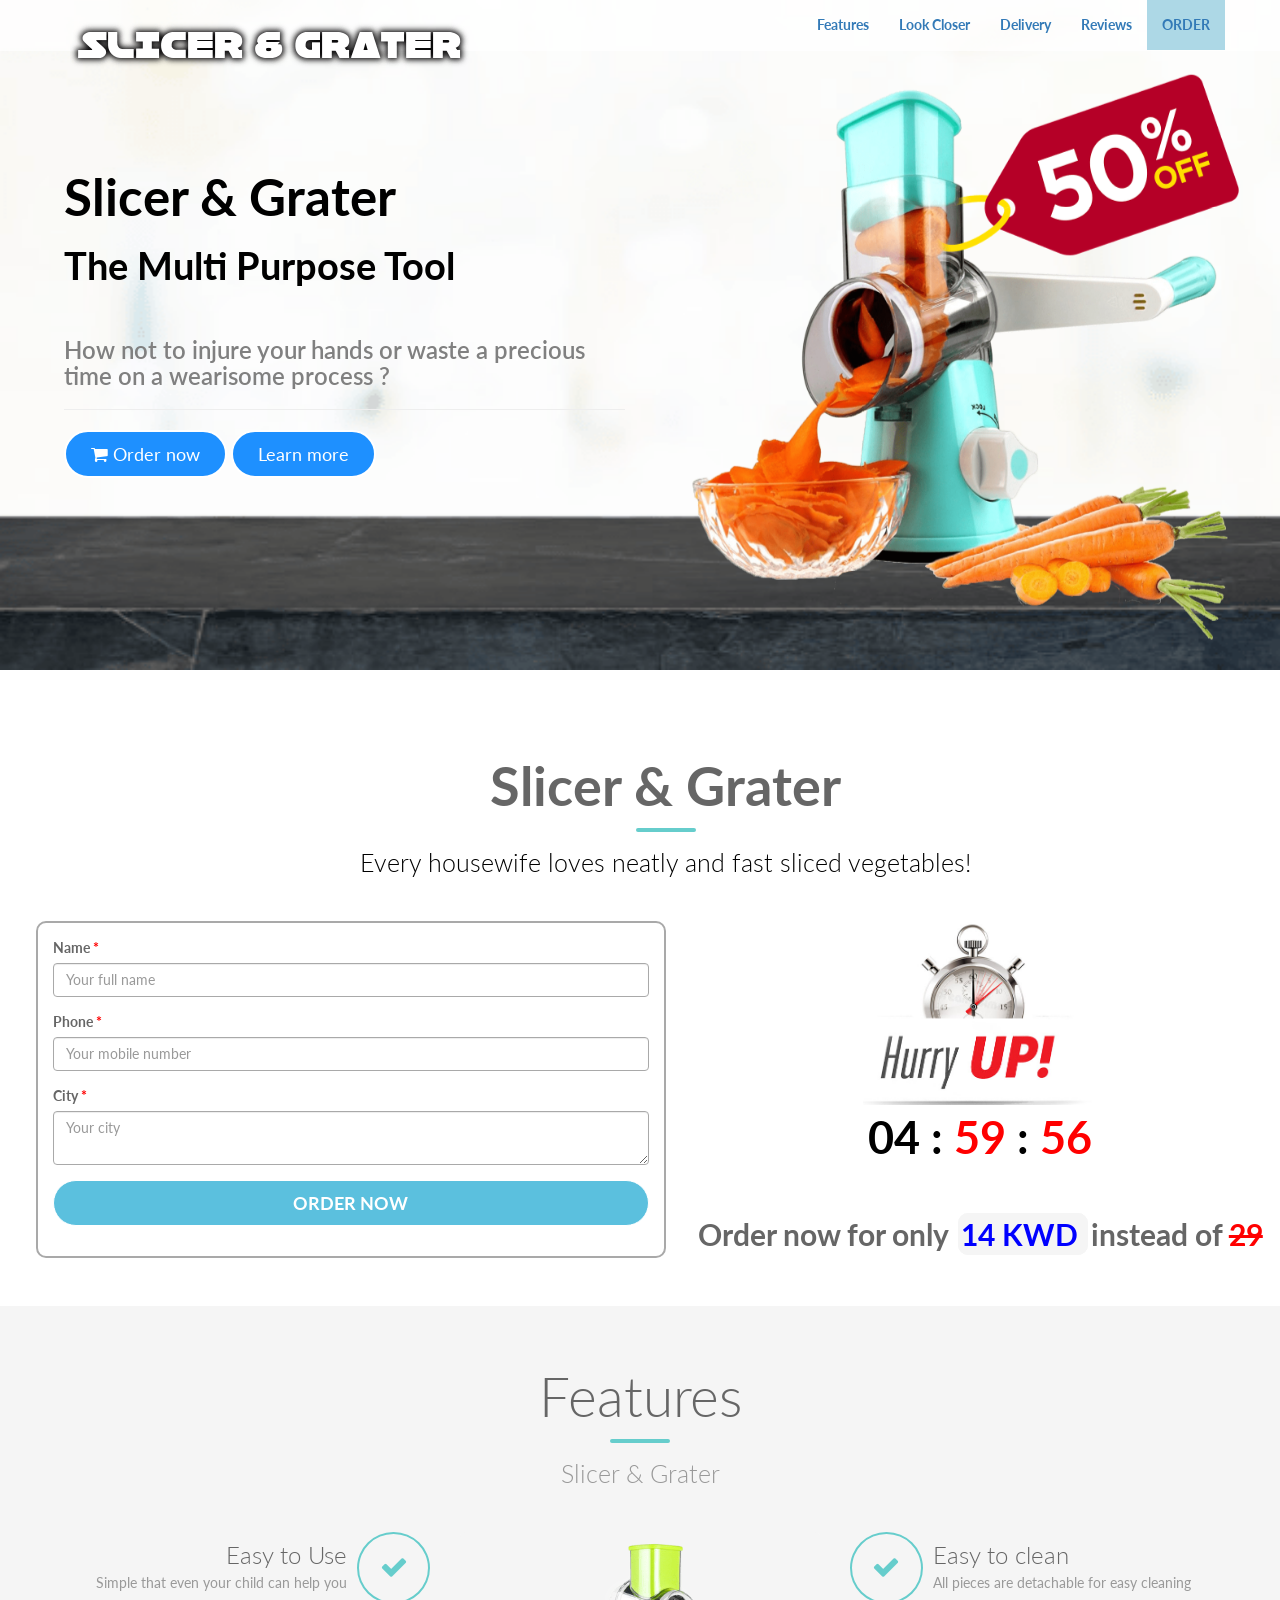
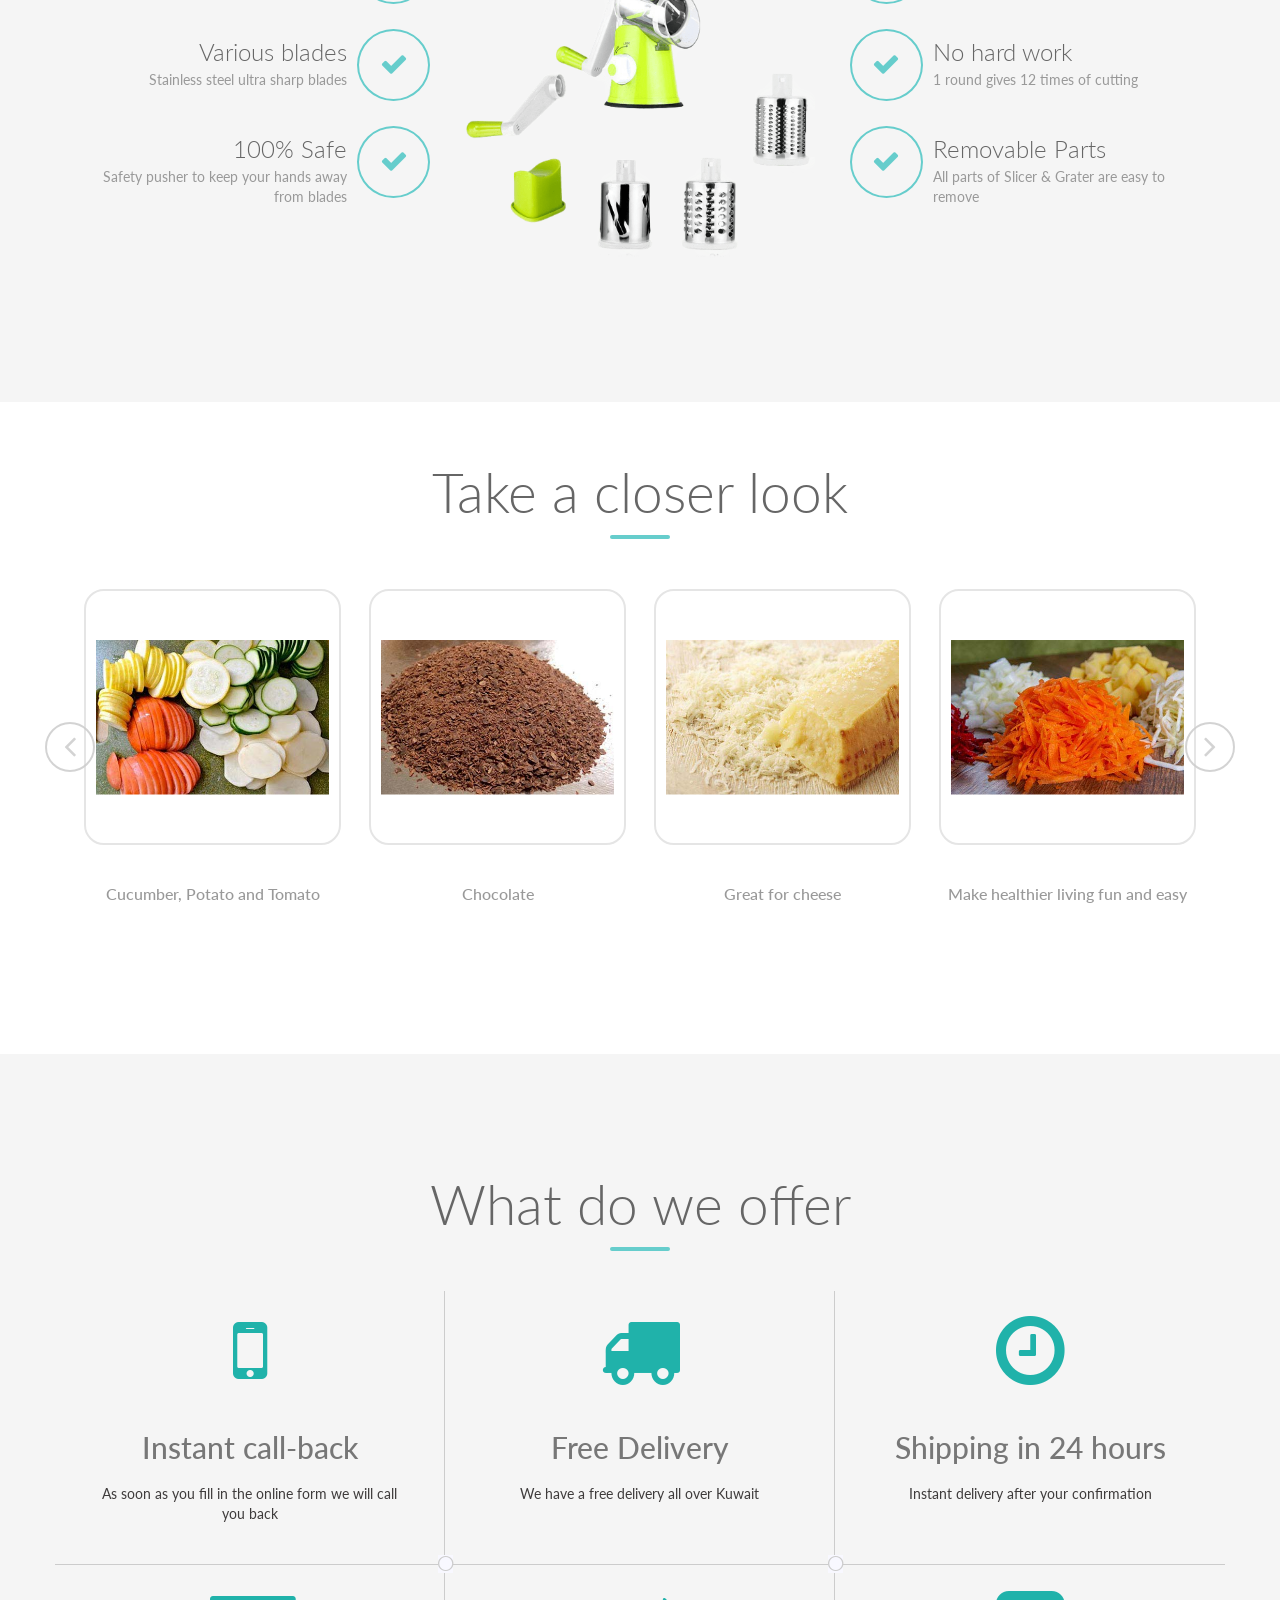
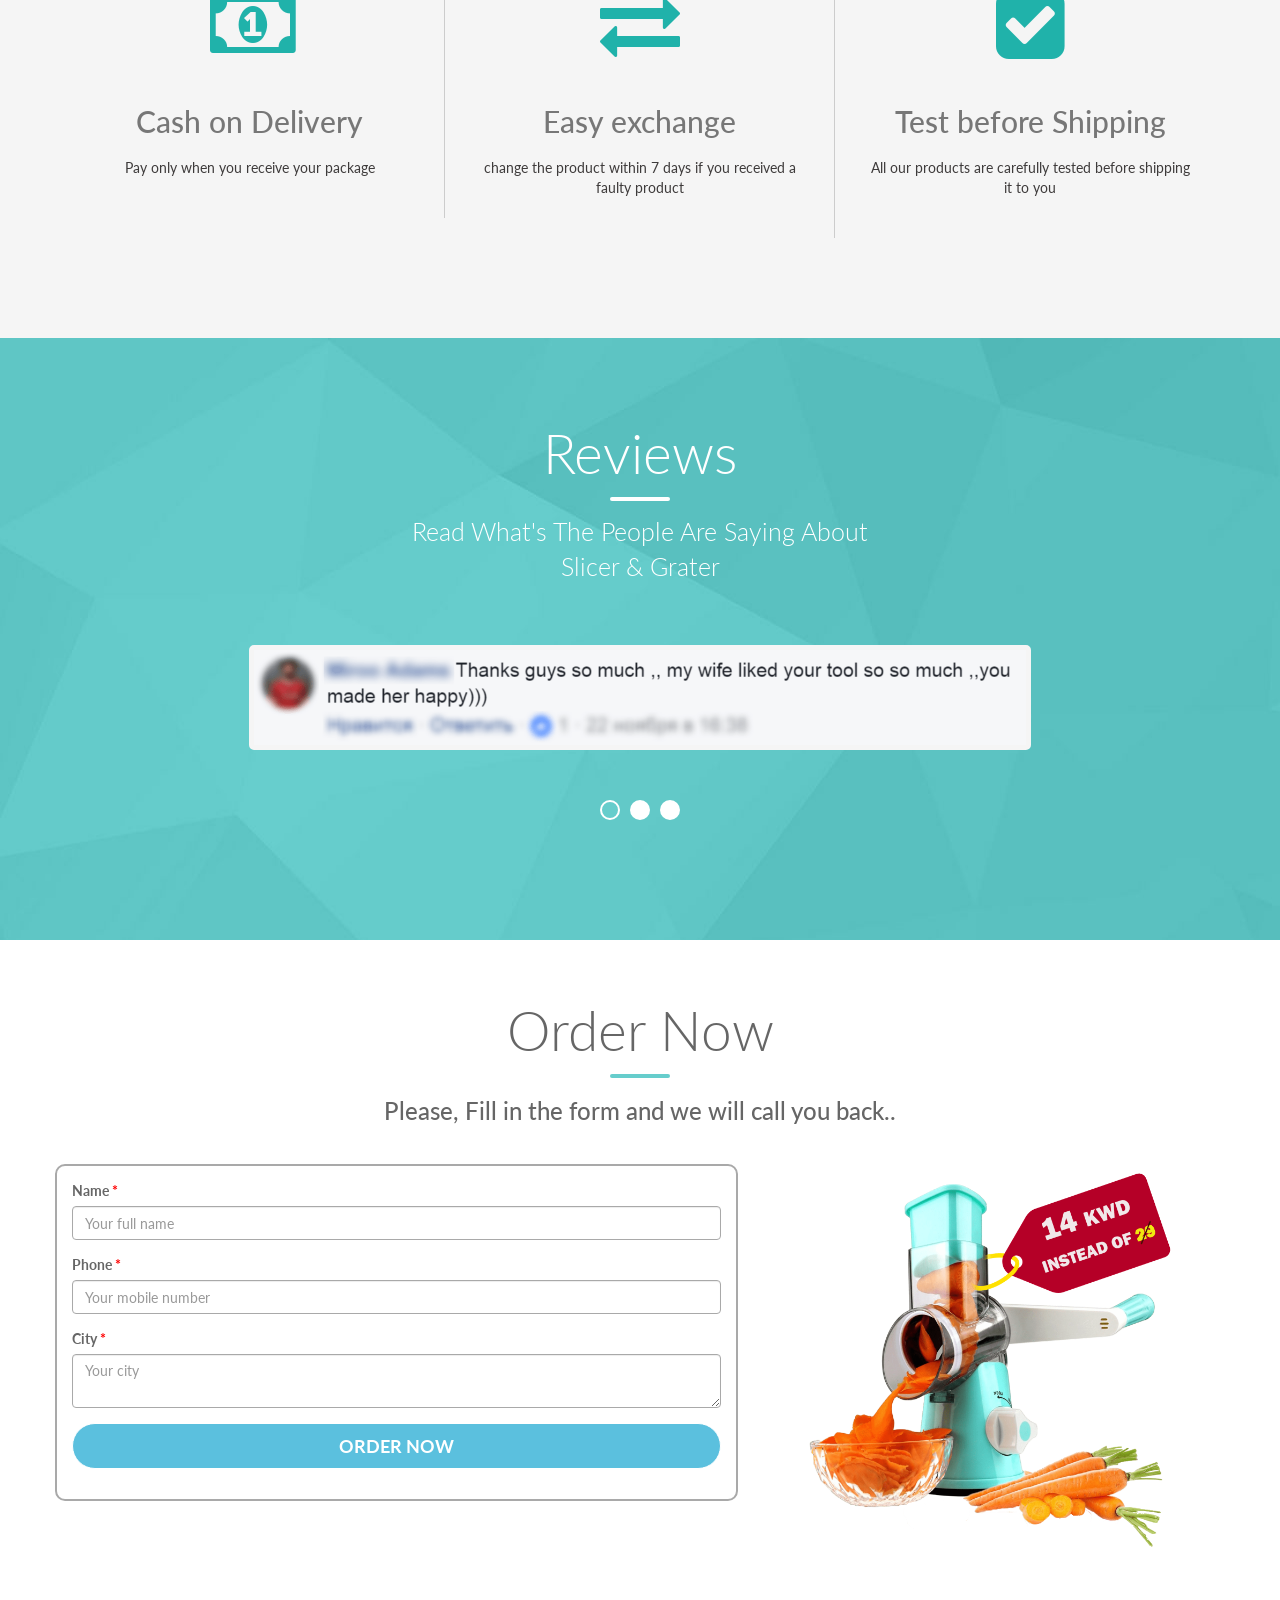
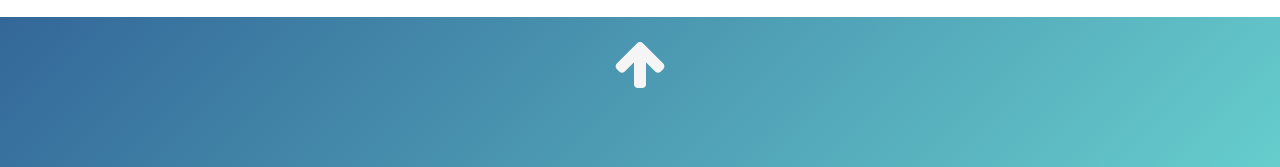
==== commit 70396da9: "order button navbar" ====
--- a/index.html
+++ b/index.html
@@ -130,7 +130,7 @@
                    </div>
                 </div>
                 <div class="row">
-                    <h2><b>Order now for only <b id="price">14 KWD </b> instead of <s style="color: red;">29</s> </b></h2>
+                    <h2  style="padding: 3%;"><b>Order now for only <b id="price">14 KWD </b> instead of <s style="color: red;">29</s> </b></h2>
                 </div>
             </div>
         </div>
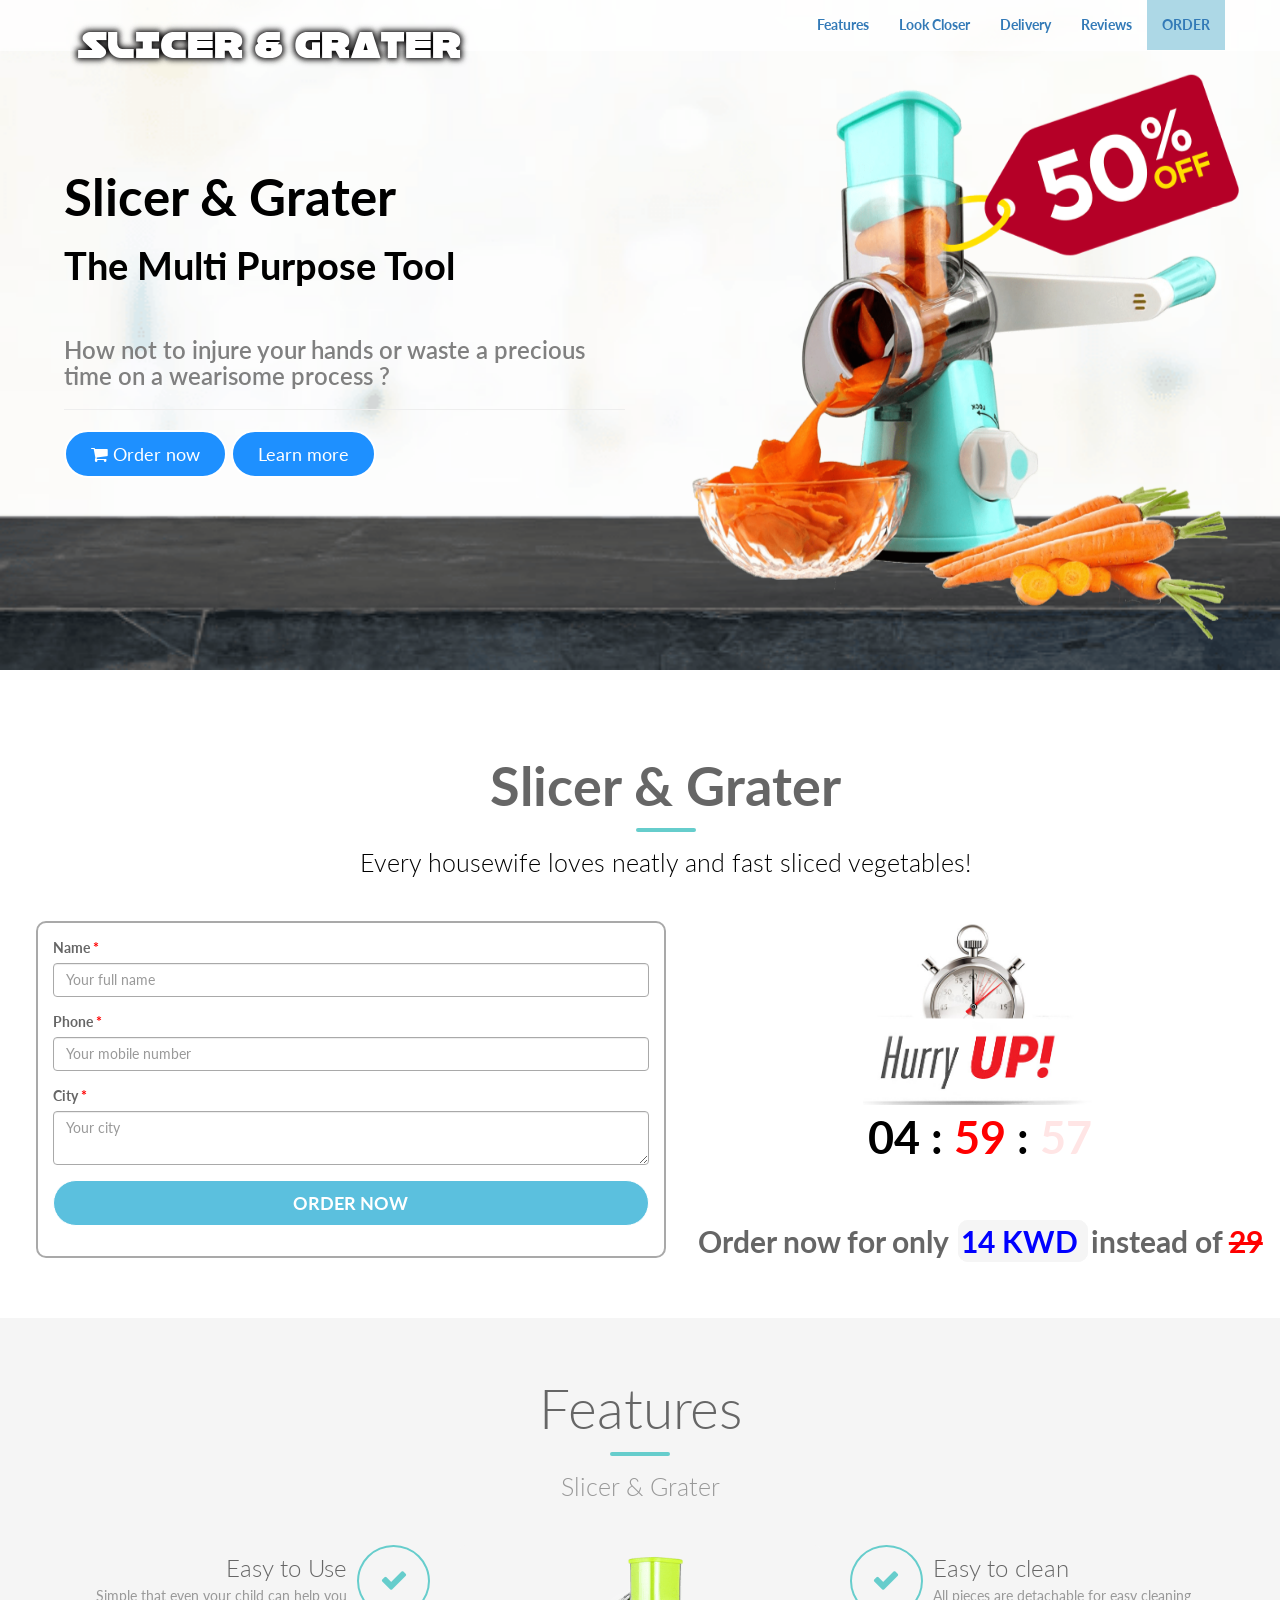
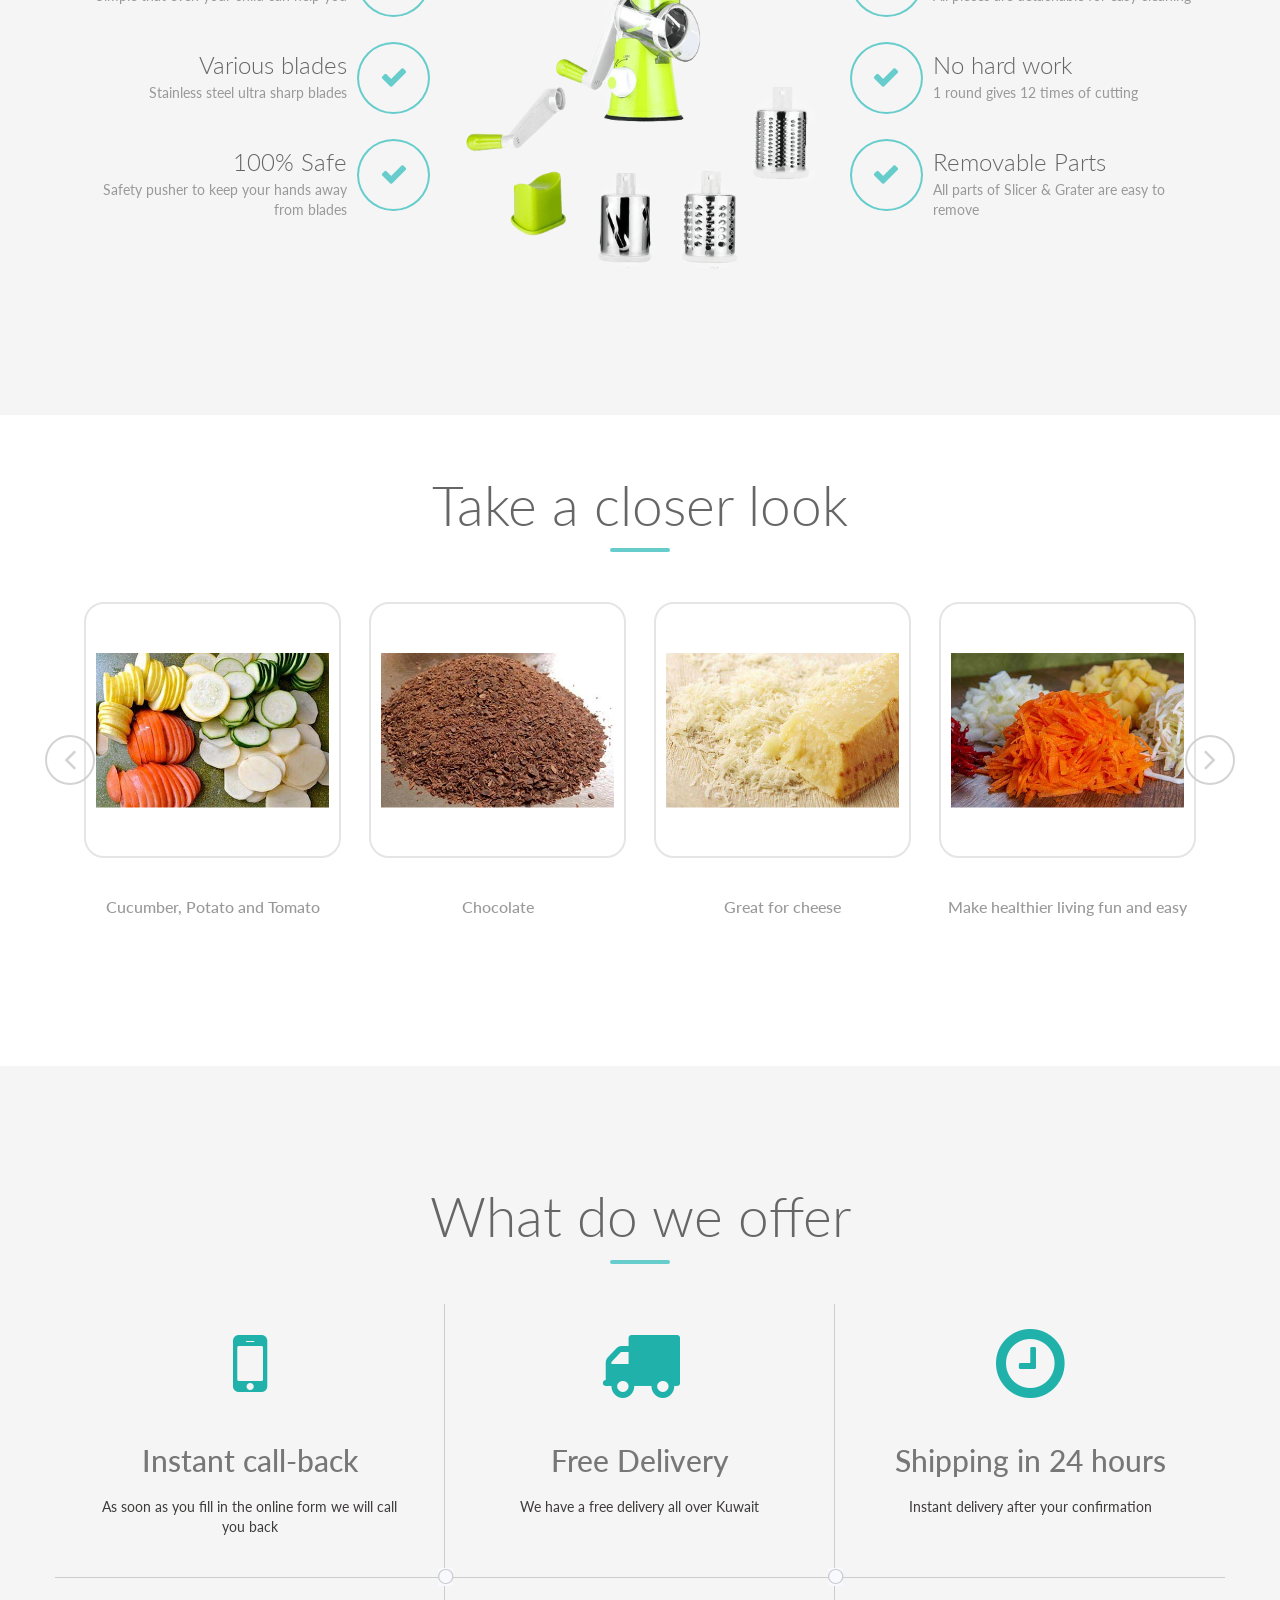
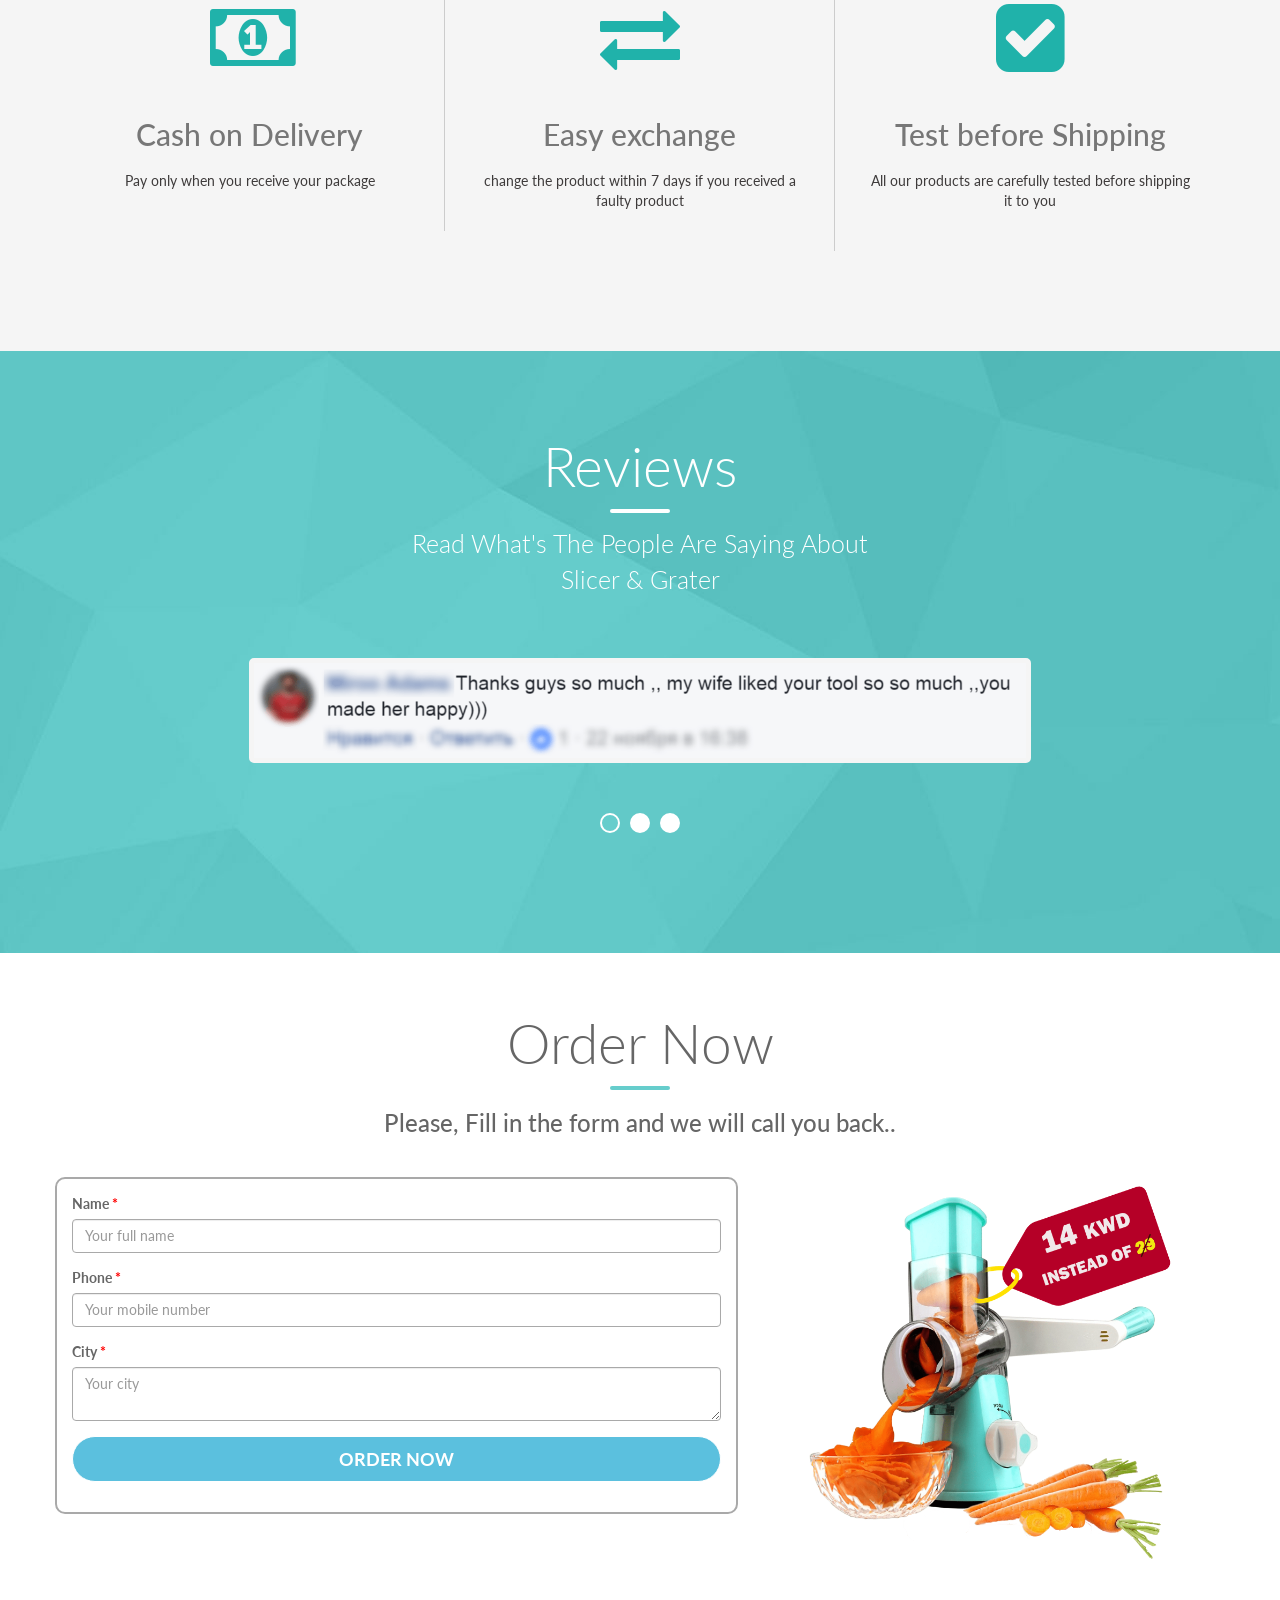
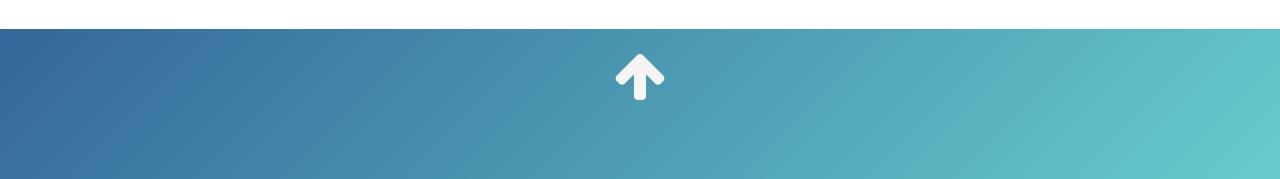
==== commit 9aab8d63: "edit the order text where price is" ====
--- a/index.html
+++ b/index.html
@@ -130,7 +130,7 @@
                    </div>
                 </div>
                 <div class="row">
-                    <h2  style="padding: 3%;"><b>Order now for only <b id="price">14 KWD </b> instead of <s style="color: red;">29</s> </b></h2>
+                    <h2  style="padding: 4%!important;"><b>Order now for only <b id="price">14 KWD </b> instead of <s style="color: red;">29</s> </b></h2>
                 </div>
             </div>
         </div>
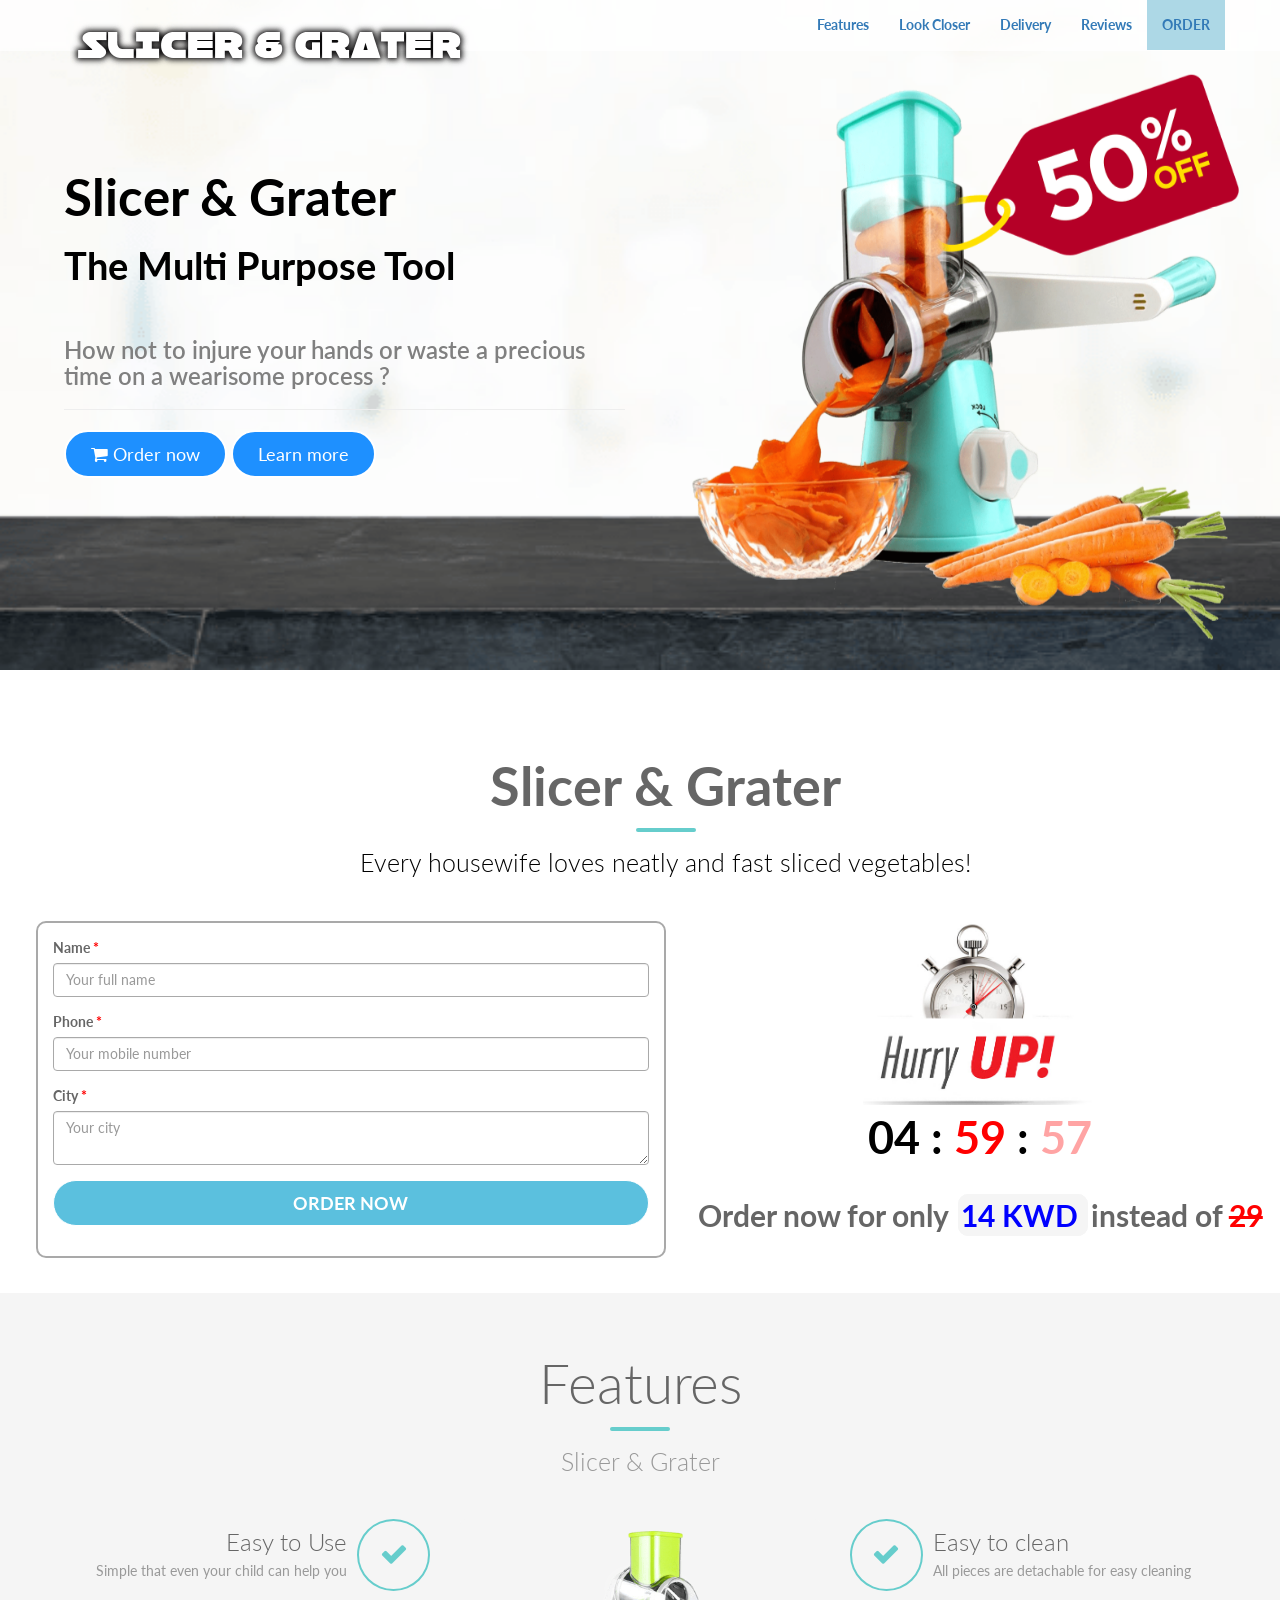
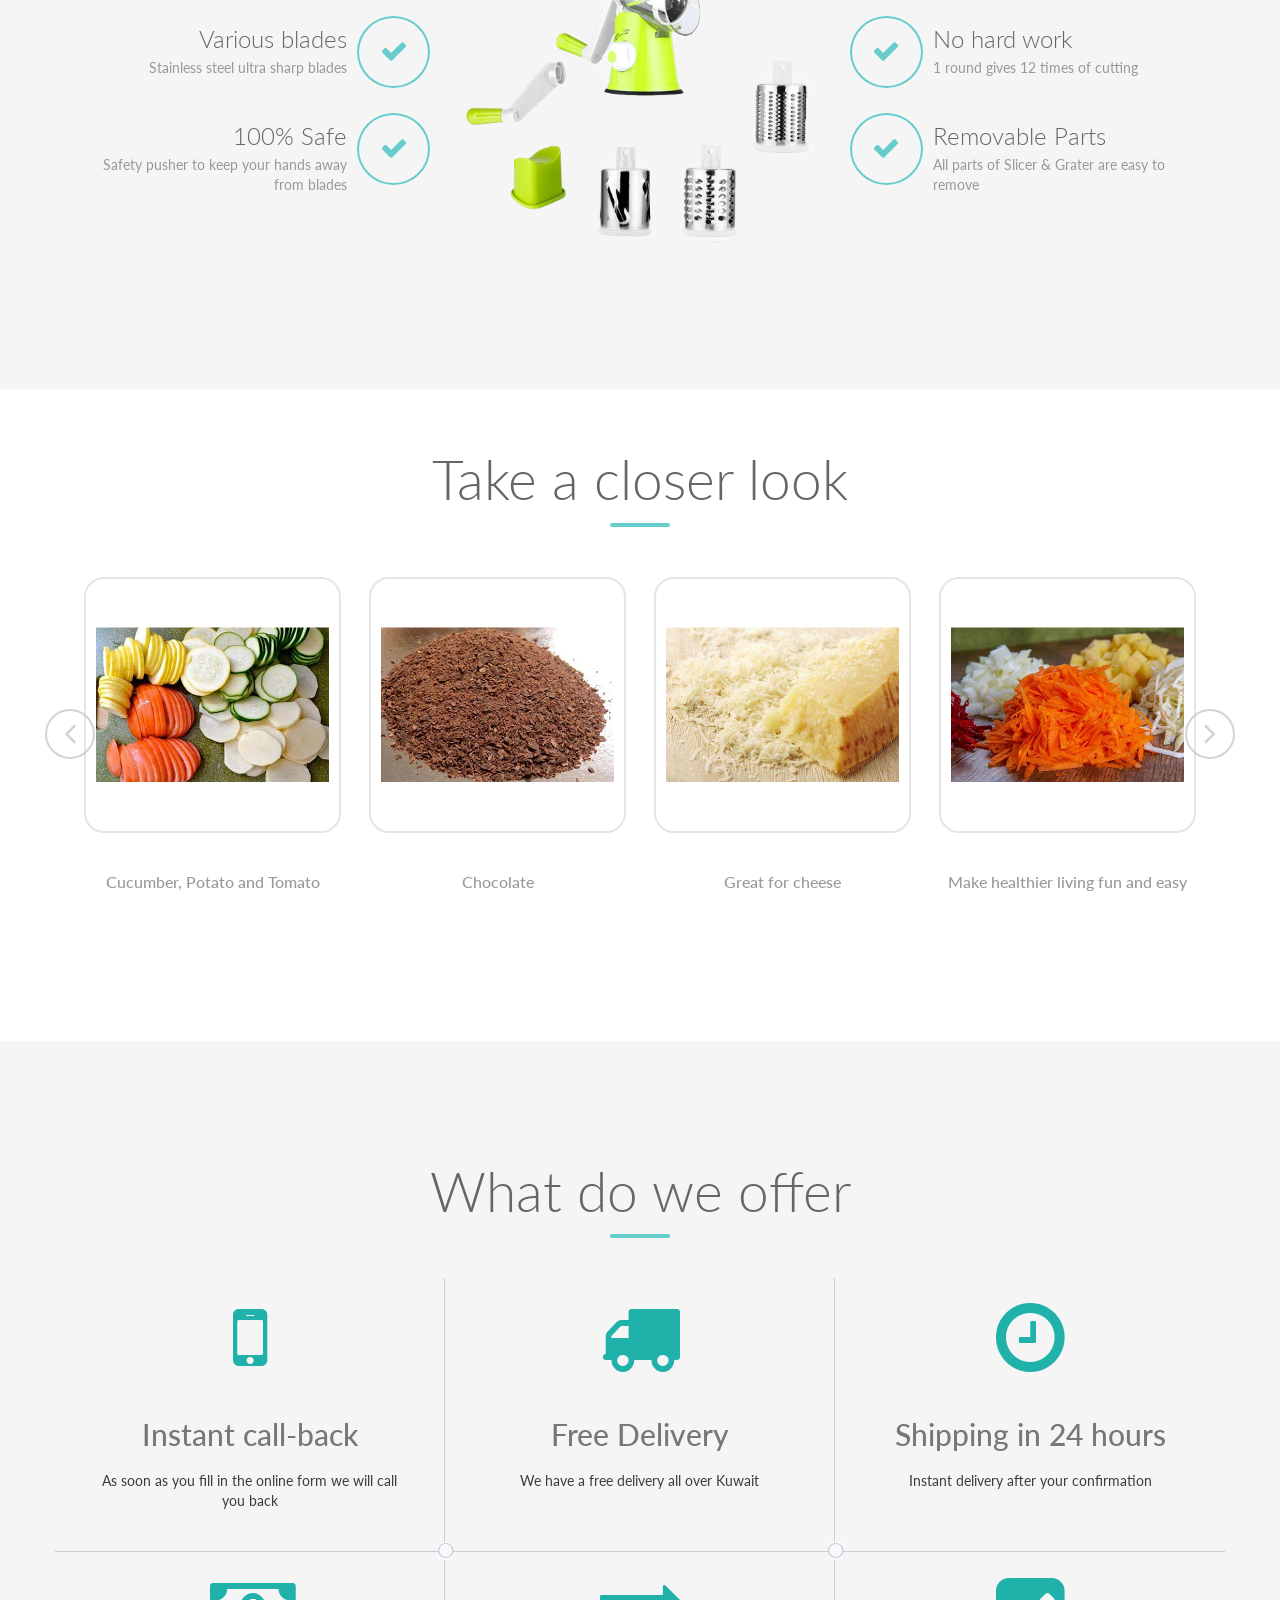
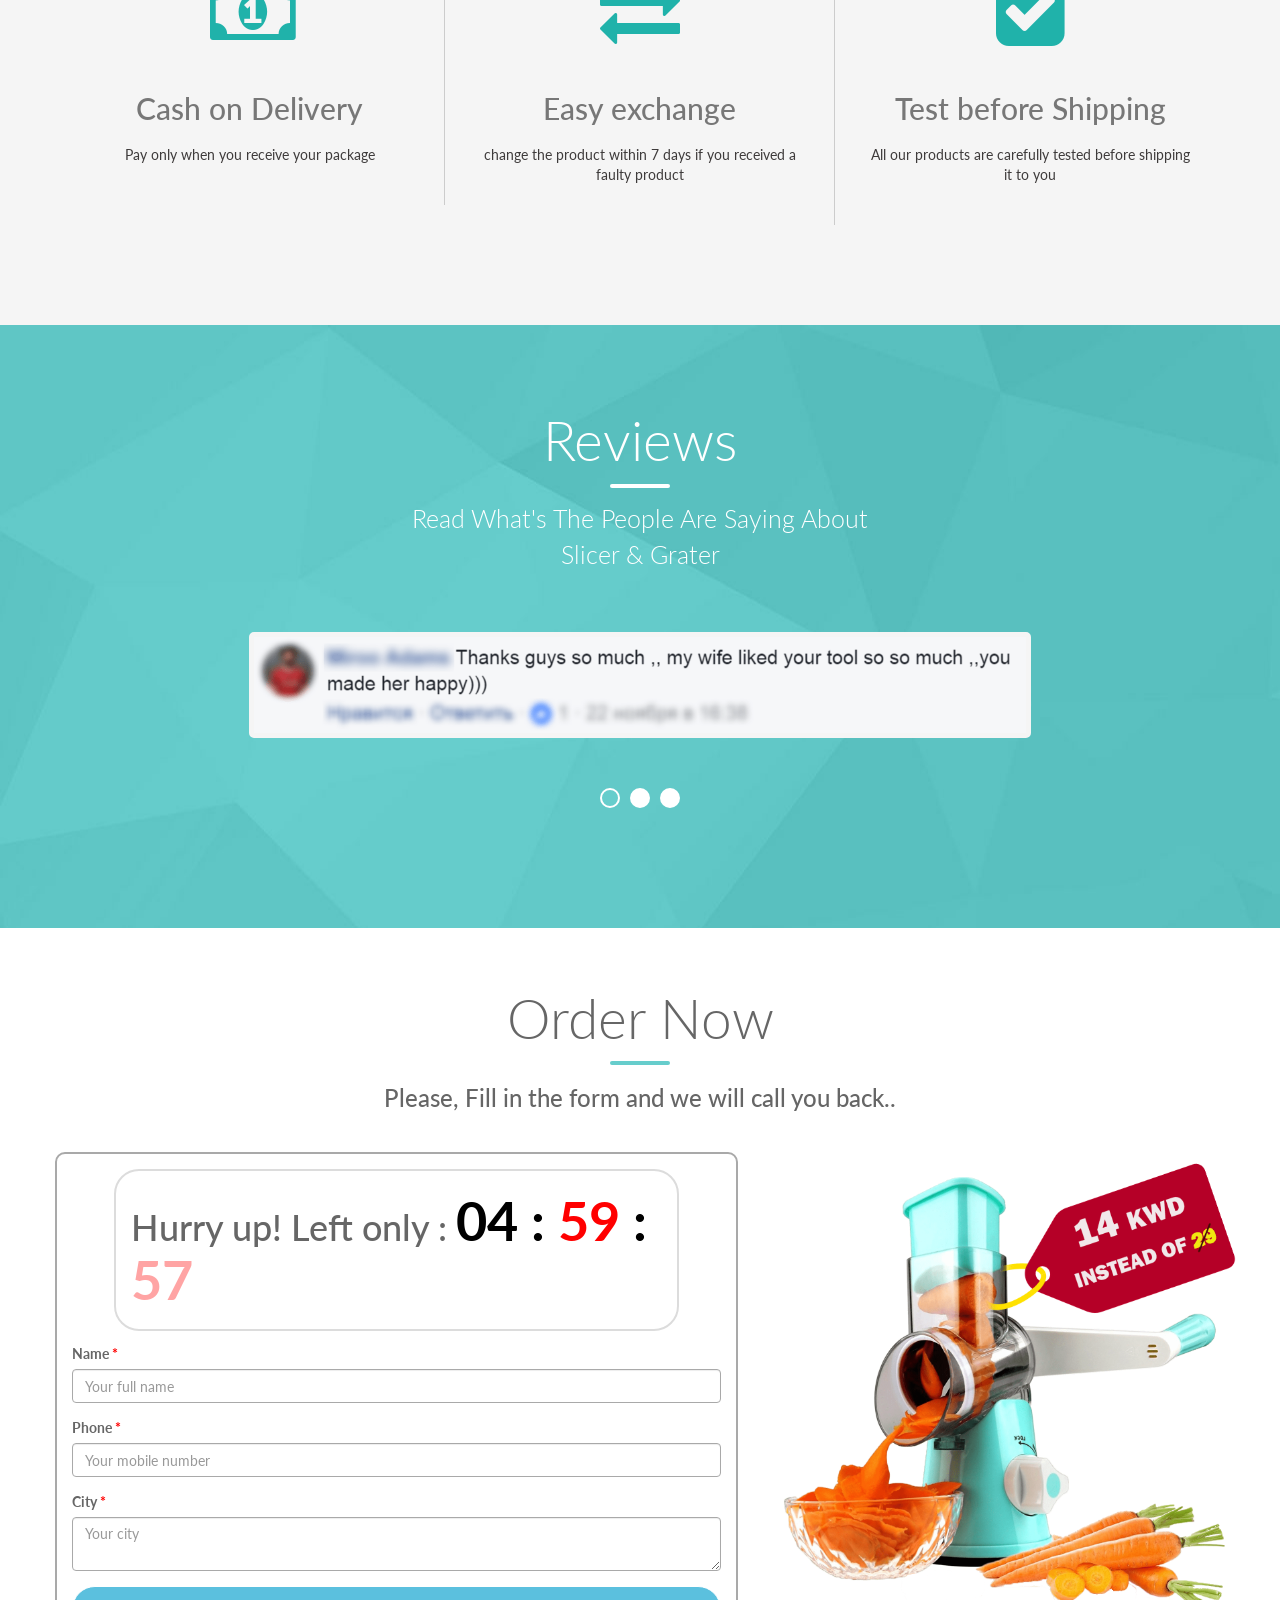
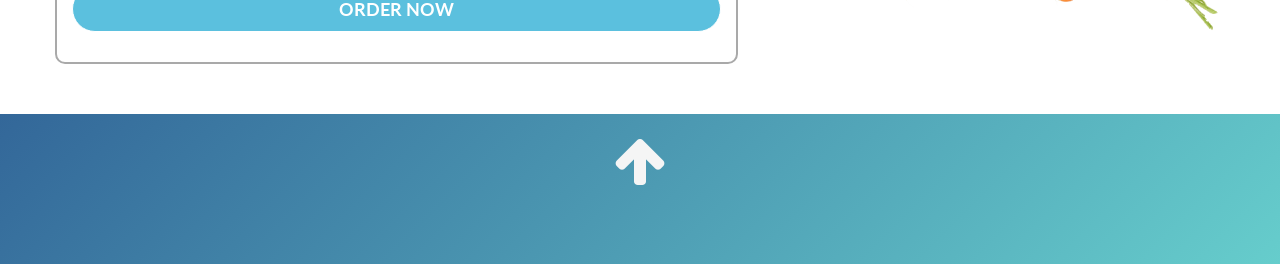
==== commit 2c0ed1b8: "ADD COUNTER" ====
--- a/index.html
+++ b/index.html
@@ -130,7 +130,7 @@
                    </div>
                 </div>
                 <div class="row">
-                    <h2  style="padding: 4%!important;"><b>Order now for only <b id="price">14 KWD </b> instead of <s style="color: red;">29</s> </b></h2>
+                    <h2  style="padding: 4%; padding-top: 0;"><b>Order now for only <b id="price">14 KWD </b> instead of <s style="color: red;">29</s> </b></h2>
                 </div>
             </div>
         </div>
@@ -401,7 +401,12 @@
             </div>
             <div class="row">
                 <div class="col-md-7 scrollpoint sp-effect1" id="firstOrderForm">
-                        <div class="form-group">
+                    <div class="row">
+                        <div class="col-md-offset-1 col-md-10" style="border: solid 2px gainsboro; border-radius: 25px;">
+                            <h1 style="padding-bottom: 10px;">Hurry up! Left only : <span id="counter2"></span></h1>
+                        </div>
+                    </div>
+                        <div class="form-group" style="padding-top: 2%;">
                             <label>Name <span style="color:red;">*</span></label>
                             <input type="text" class="form-control" placeholder="Your full name">
                         </div>
@@ -418,7 +423,7 @@
                         </div>
                     </div>
                 <div class="col-md-5 col-sm-12 scrollpoint sp-effect1" style="text-align: center;">
-                    <img  style="height: 80%; width: 90%; padding-left: 2%;"
+                    <img  style="height: 110%; width: 110%;"
                           src="assets/img/product1flippedtrans15.png" alt="">
                 </div>
             </div>
@@ -469,6 +474,8 @@
     // Display the result in the element with id="demo"
     document.getElementById("counter").innerHTML ="0"+ hours + " : <b style='color: red;'>"
         + minutes + " <span style='color: black;'>:</span> <span id='counters'>" + seconds + "</span></b> ";
+    document.getElementById("counter2").innerHTML ="0"+ hours + " : <b style='color: red;'>"
+        + minutes + " <span style='color: black;'>:</span> <span id='counters2'>" + seconds + "</span></b> ";
 
     // If the count down is finished, write some text
     if (distance < 0) {
--- a/assets/css/mystyles.css
+++ b/assets/css/mystyles.css
@@ -314,5 +314,12 @@
     color: black;
     font-size: 5vh;
     font-weight: bold;
+    padding-bottom: 0!important;  }
+
+#counter2{
+    color: black;
+    font-size: 6vh;
+    font-weight: bold;
     padding-bottom: 0!important;
-}+}
+
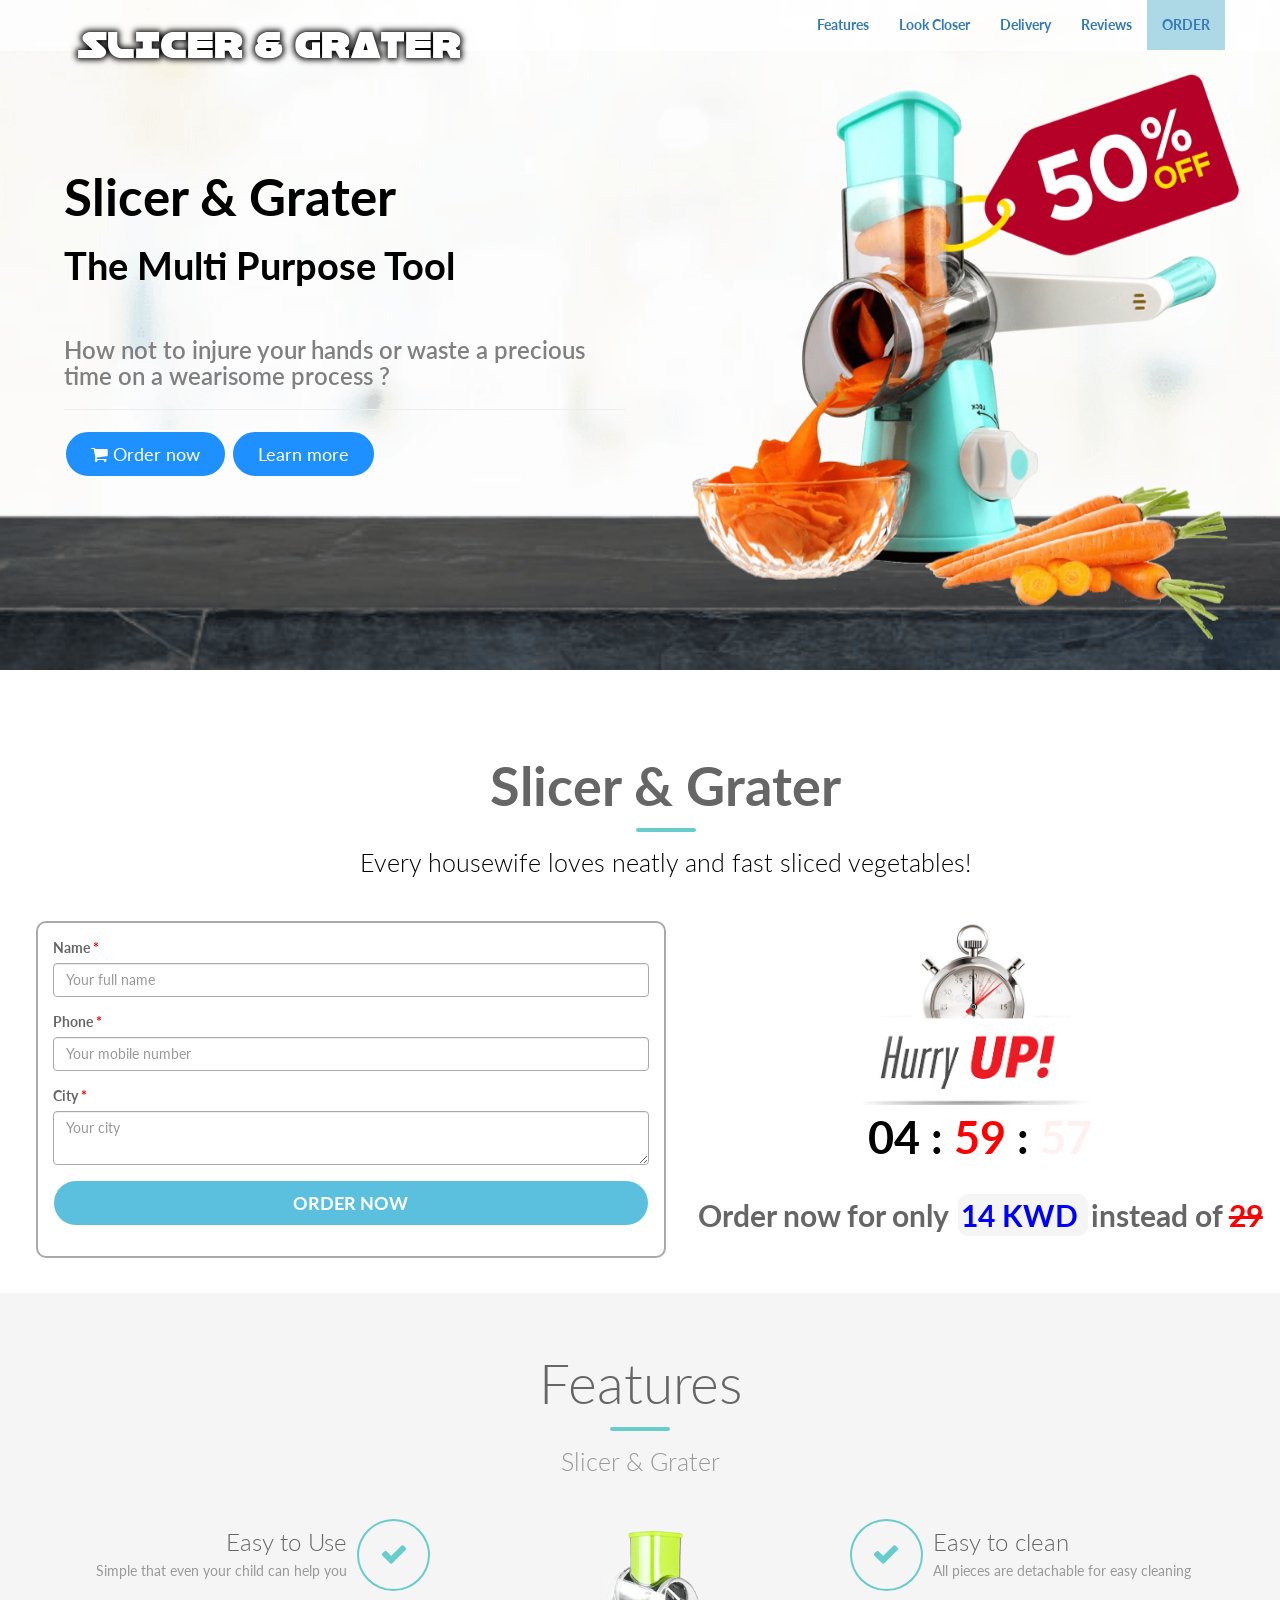
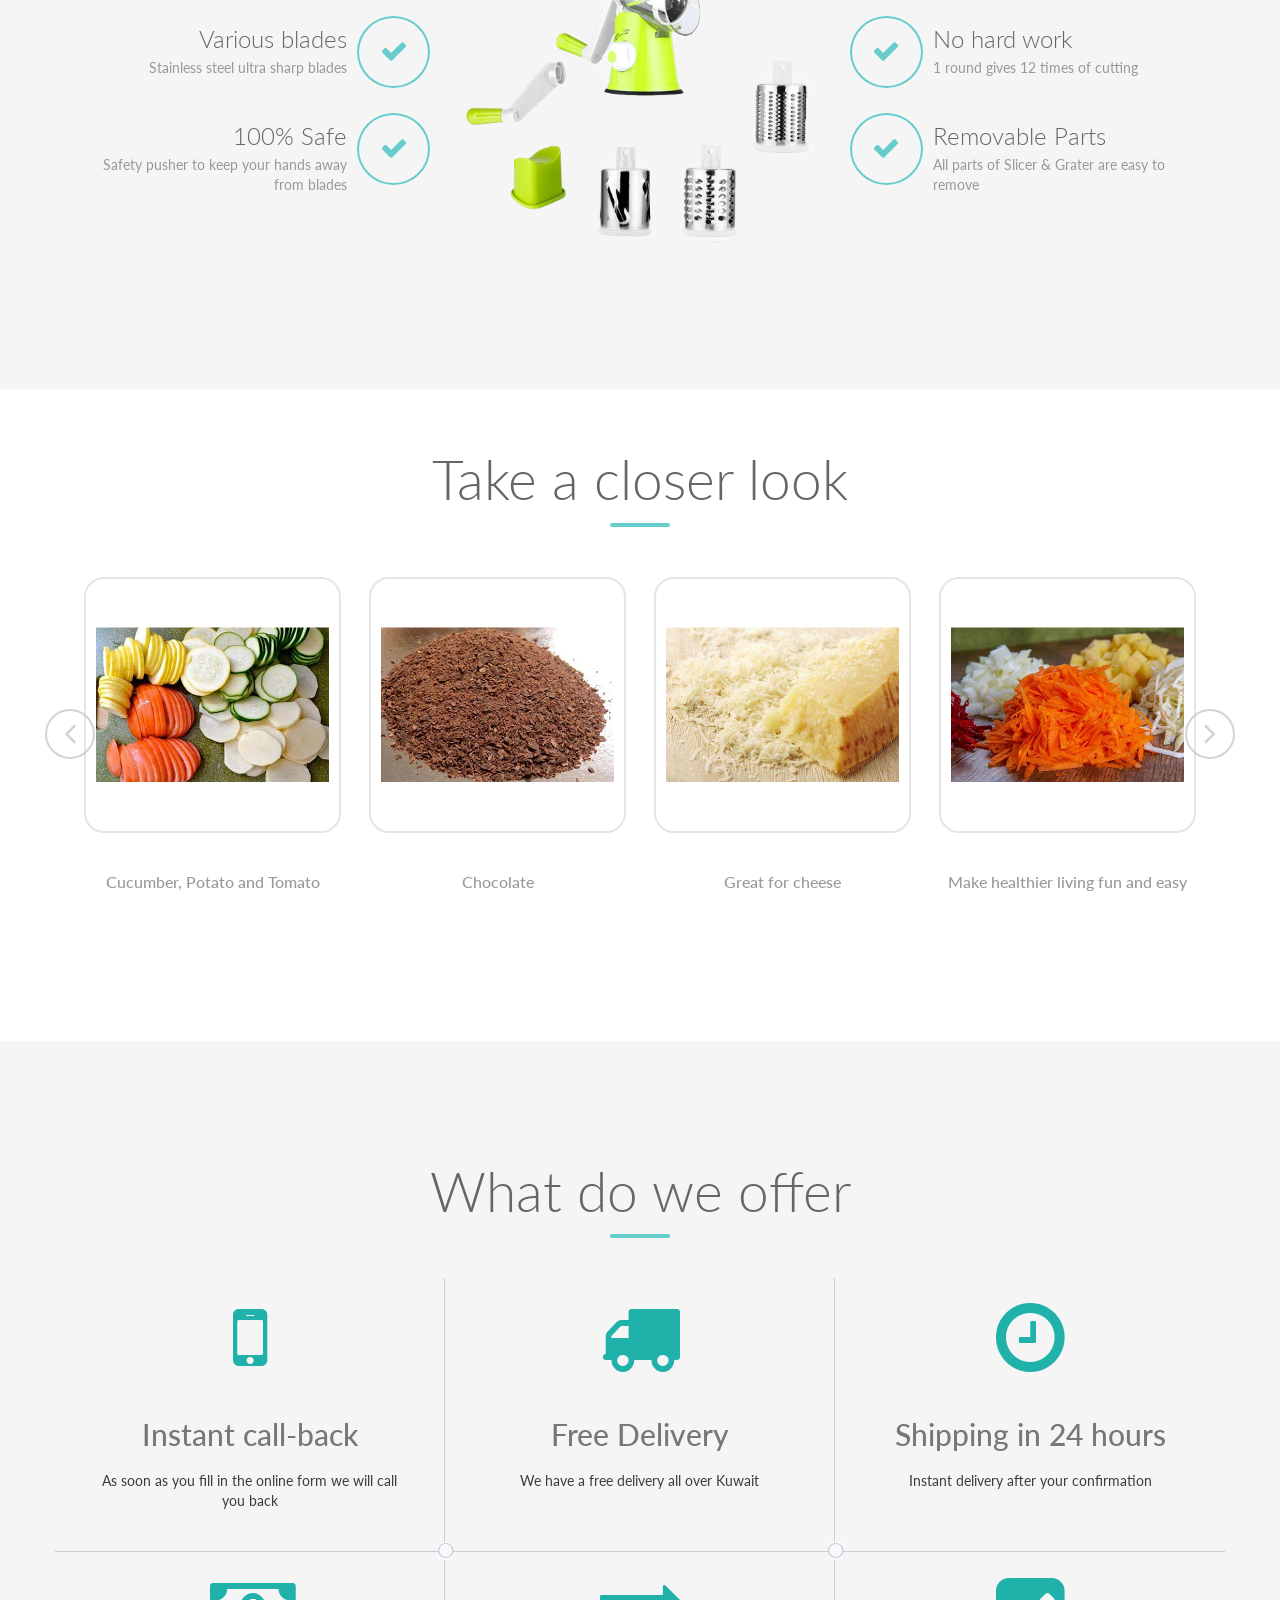
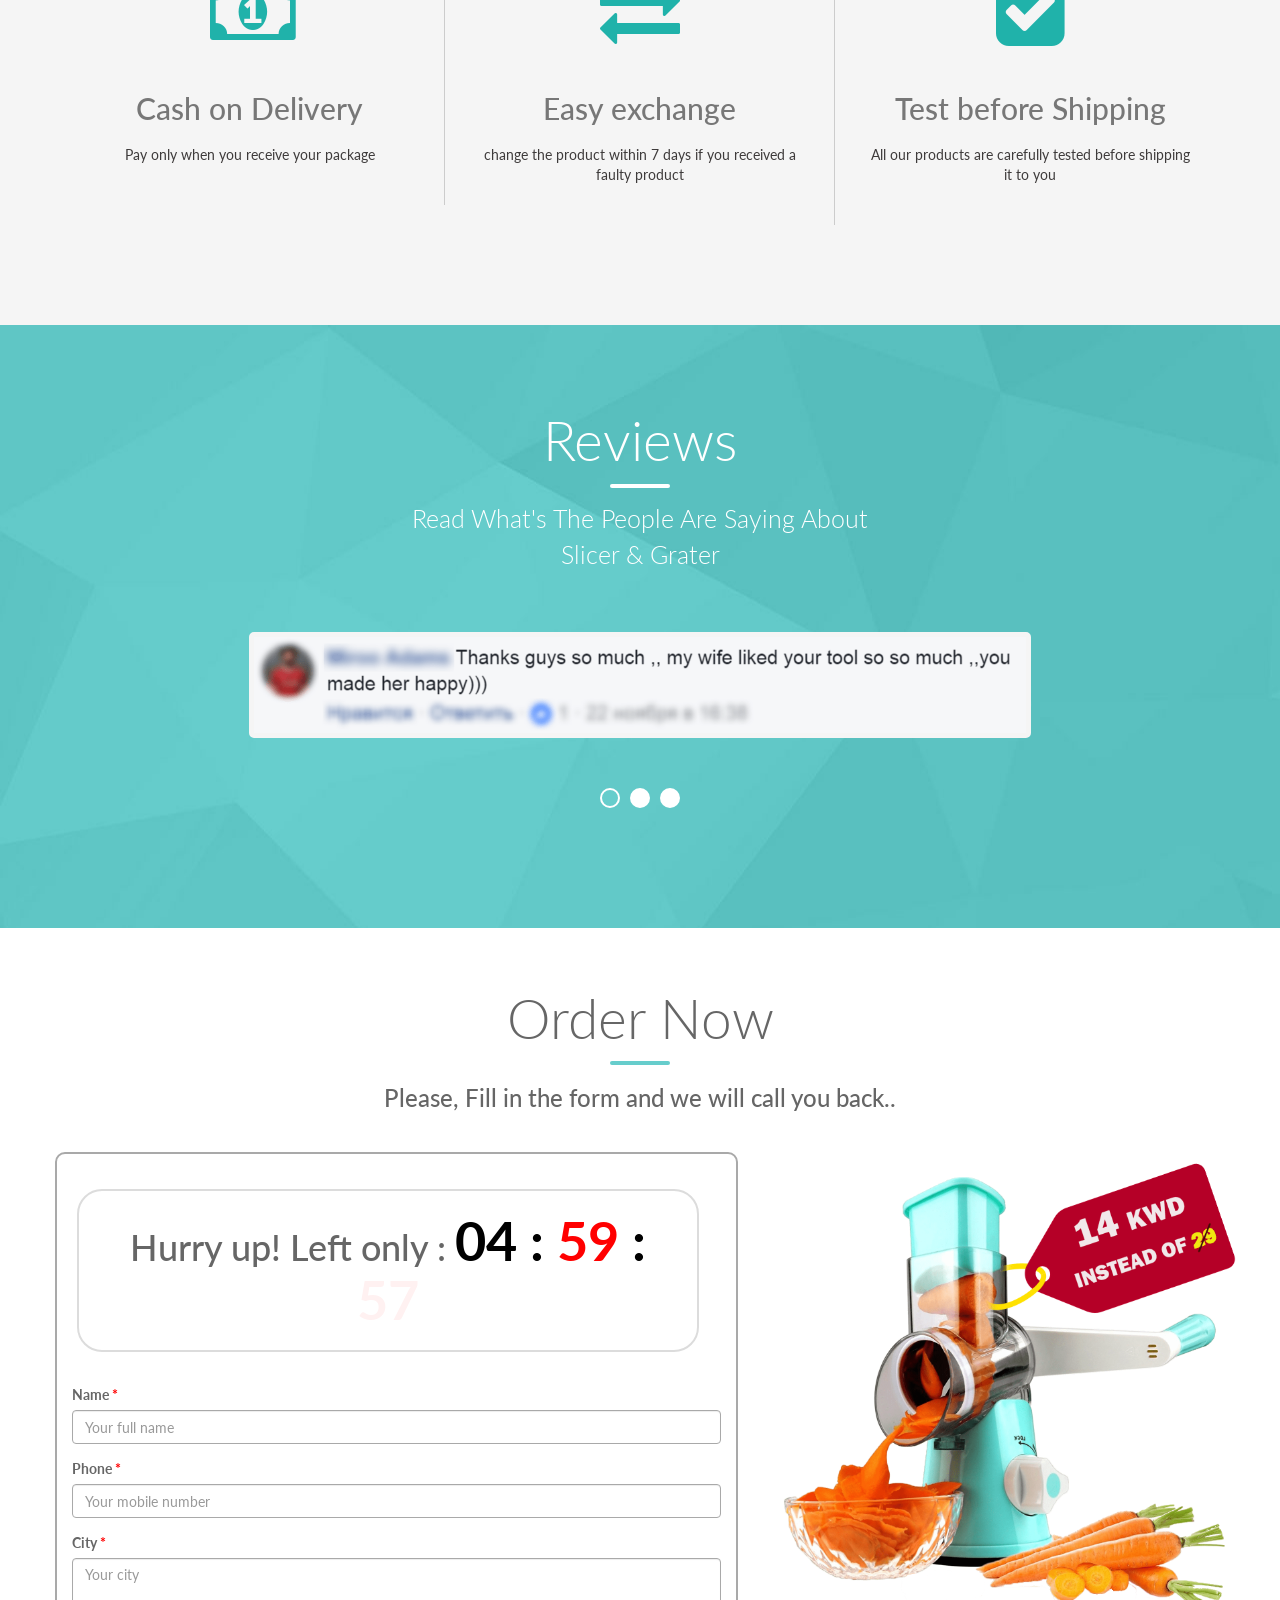
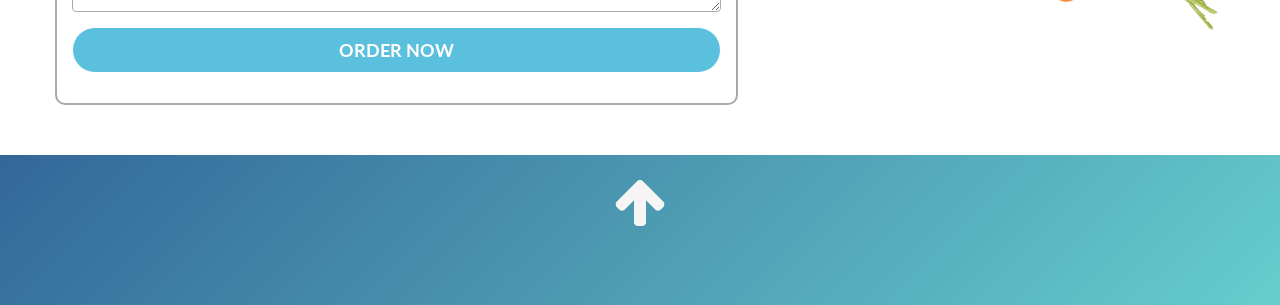
==== commit 3b701c6b: "ADD COUNTER down" ====
--- a/index.html
+++ b/index.html
@@ -402,8 +402,8 @@
             <div class="row">
                 <div class="col-md-7 scrollpoint sp-effect1" id="firstOrderForm">
                     <div class="row">
-                        <div class="col-md-offset-1 col-md-10" style="border: solid 2px gainsboro; border-radius: 25px;">
-                            <h1 style="padding-bottom: 10px;">Hurry up! Left only : <span id="counter2"></span></h1>
+                        <div class="col-md-11 col-sm-6" style="margin:3%;text-align:center; border: solid 2px gainsboro; border-radius: 25px;">
+                            <h1 style="padding-bottom: 10px;">Hurry up! Left only <span class="hidden-xs">: </span> <span id="counter2"></span></h1>
                         </div>
                     </div>
                         <div class="form-group" style="padding-top: 2%;">
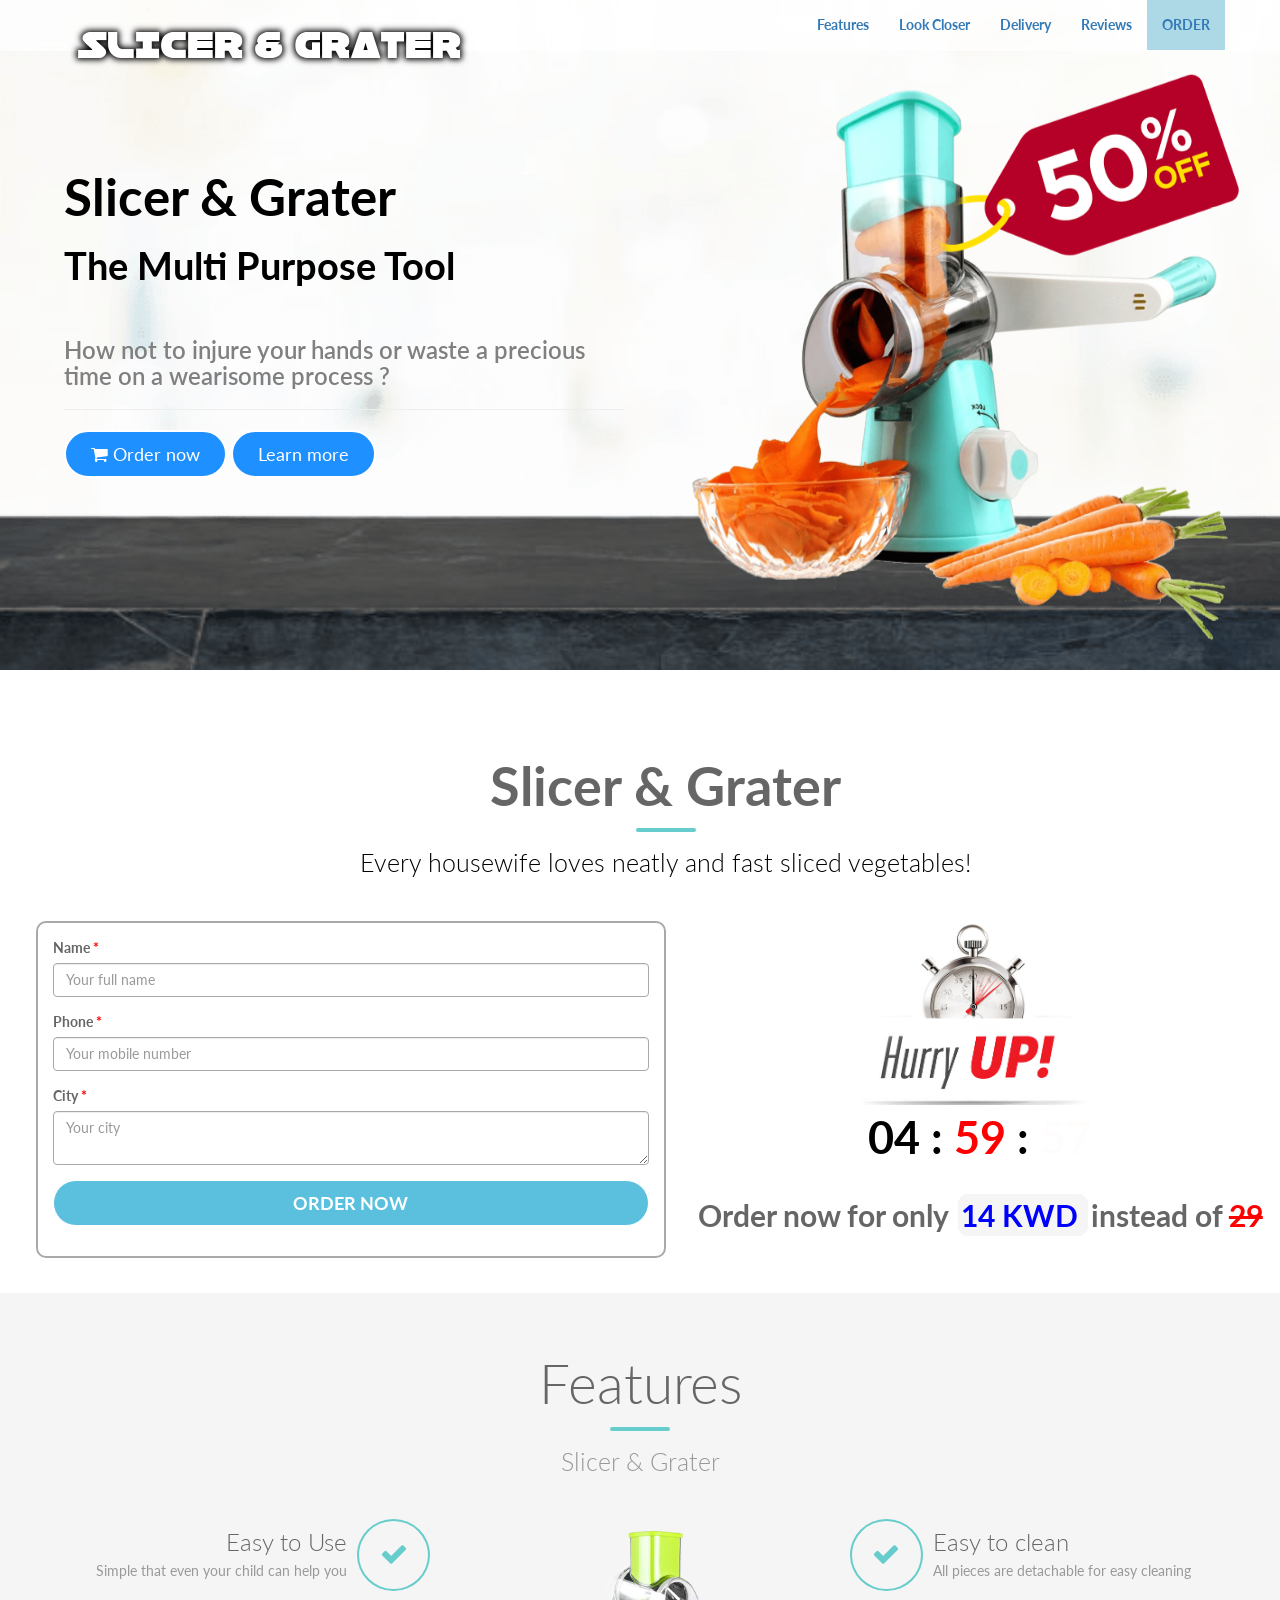
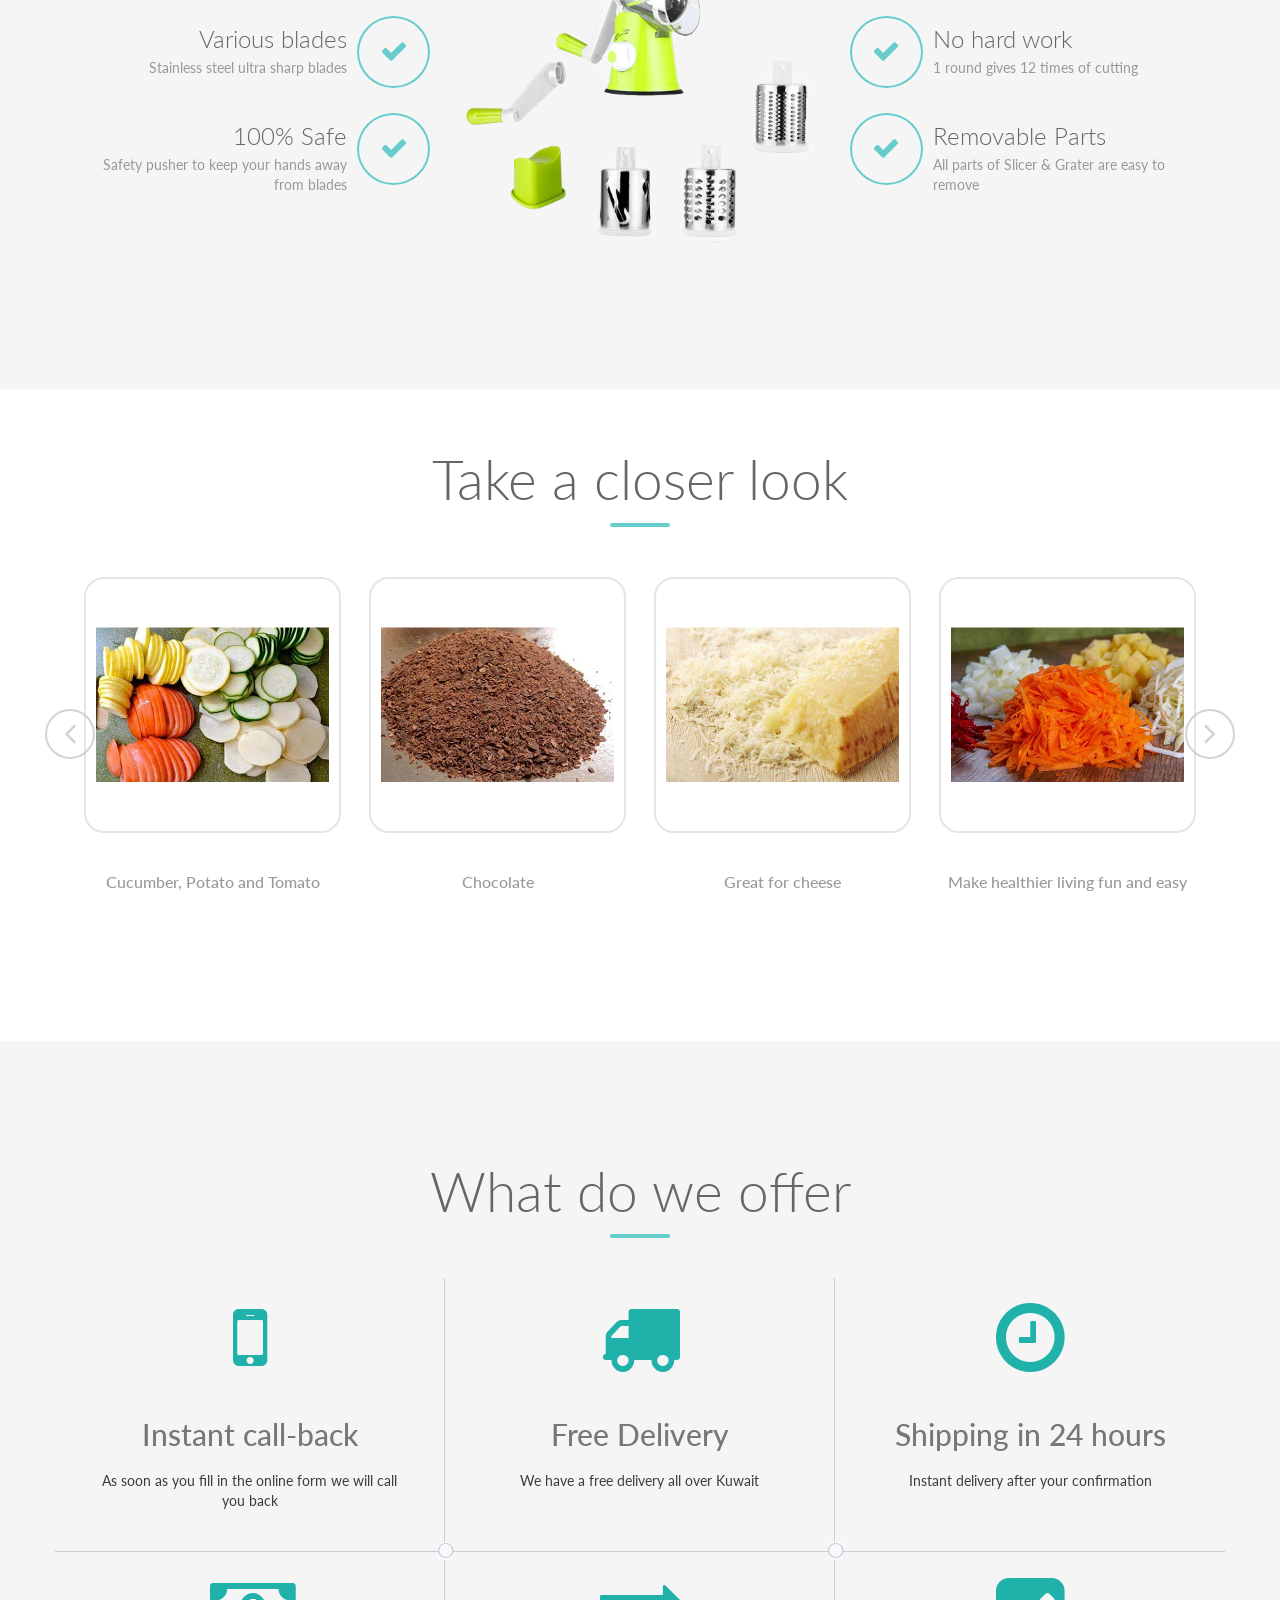
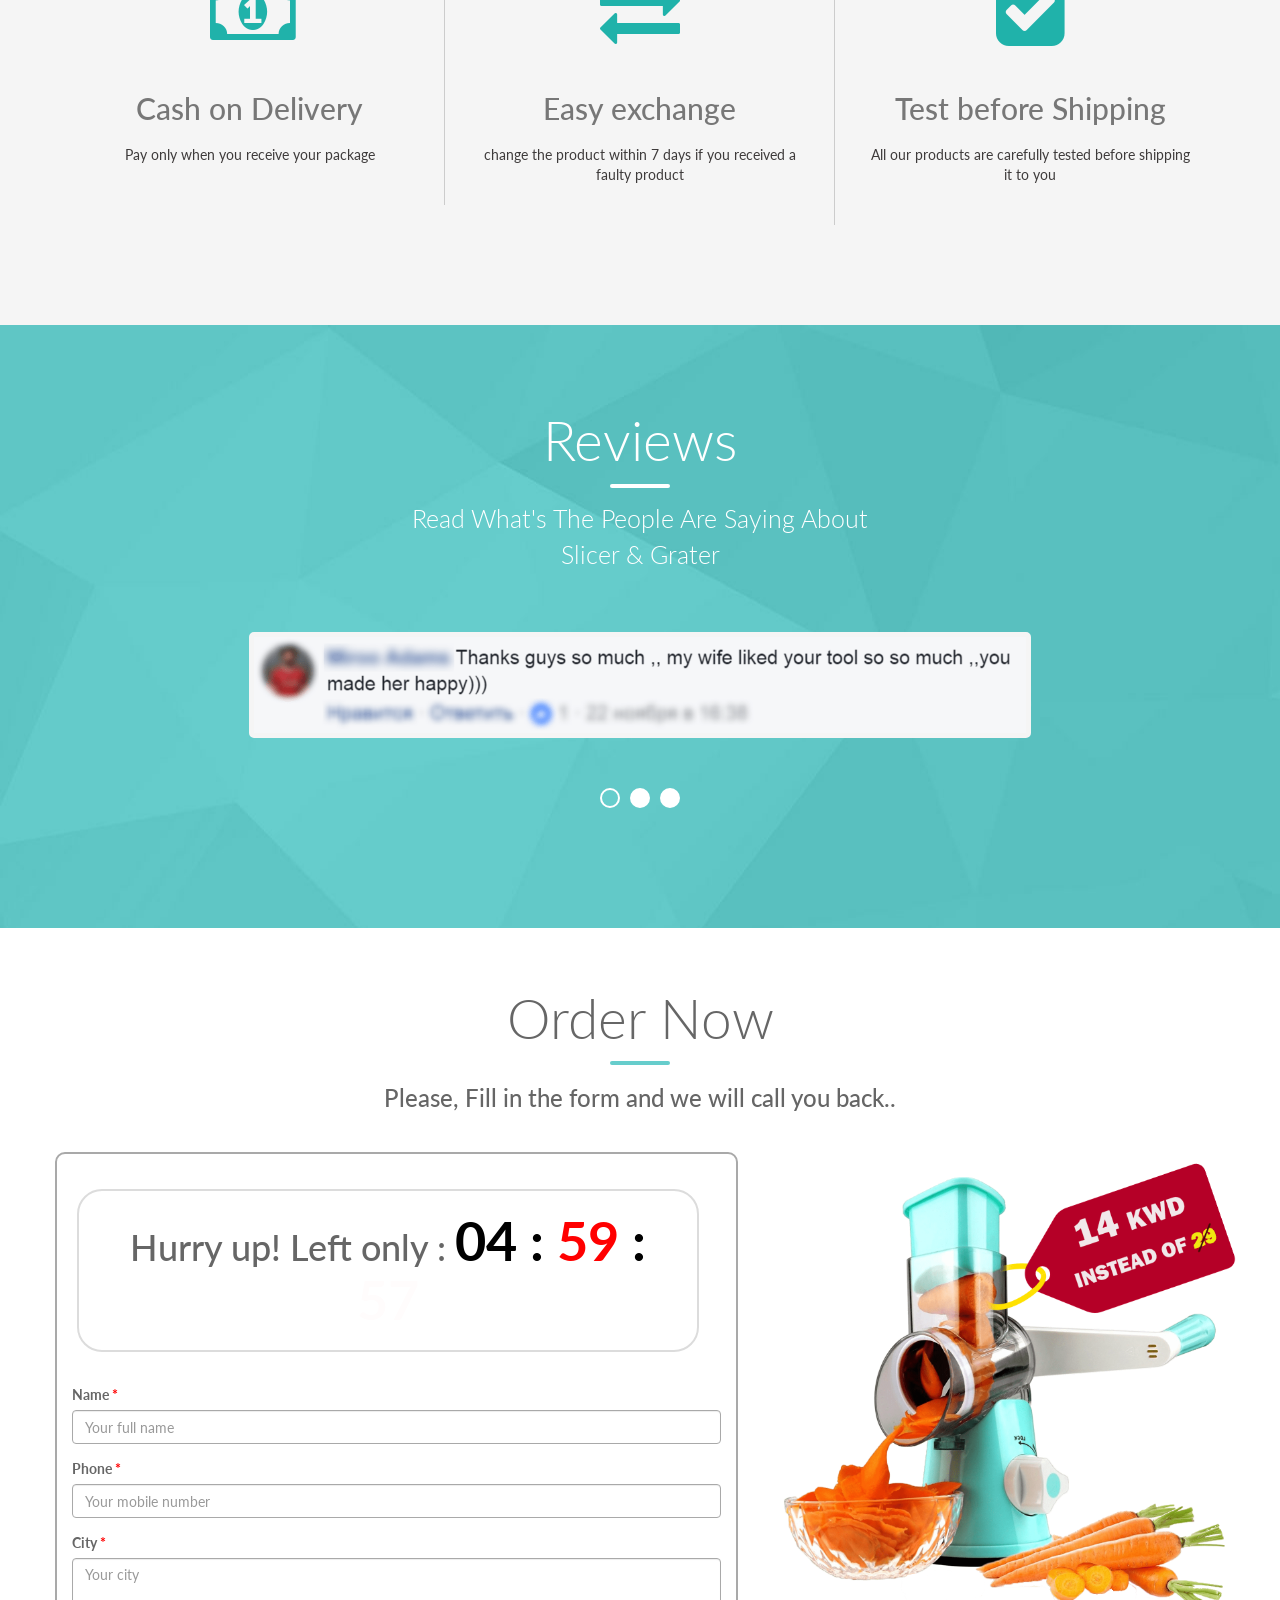
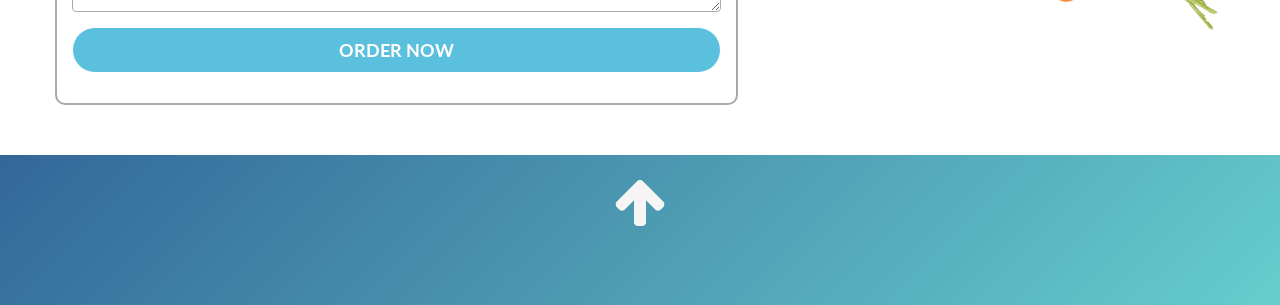
==== commit e5f1dce9: "ADD COUNTER down 3" ====
--- a/index.html
+++ b/index.html
@@ -403,7 +403,7 @@
                 <div class="col-md-7 scrollpoint sp-effect1" id="firstOrderForm">
                     <div class="row">
                         <div class="col-md-11 col-sm-6" style="margin:3%;text-align:center; border: solid 2px gainsboro; border-radius: 25px;">
-                            <h1 style="padding-bottom: 10px;">Hurry up! Left only <span class="hidden-xs">: </span> <span id="counter2"></span></h1>
+                            <h1 style="padding-bottom: 10px;">Hurry up! Left only <br class="hidden-lg"/><span class="hidden-xs">: </span> <span id="counter2"></span></h1>
                         </div>
                     </div>
                         <div class="form-group" style="padding-top: 2%;">
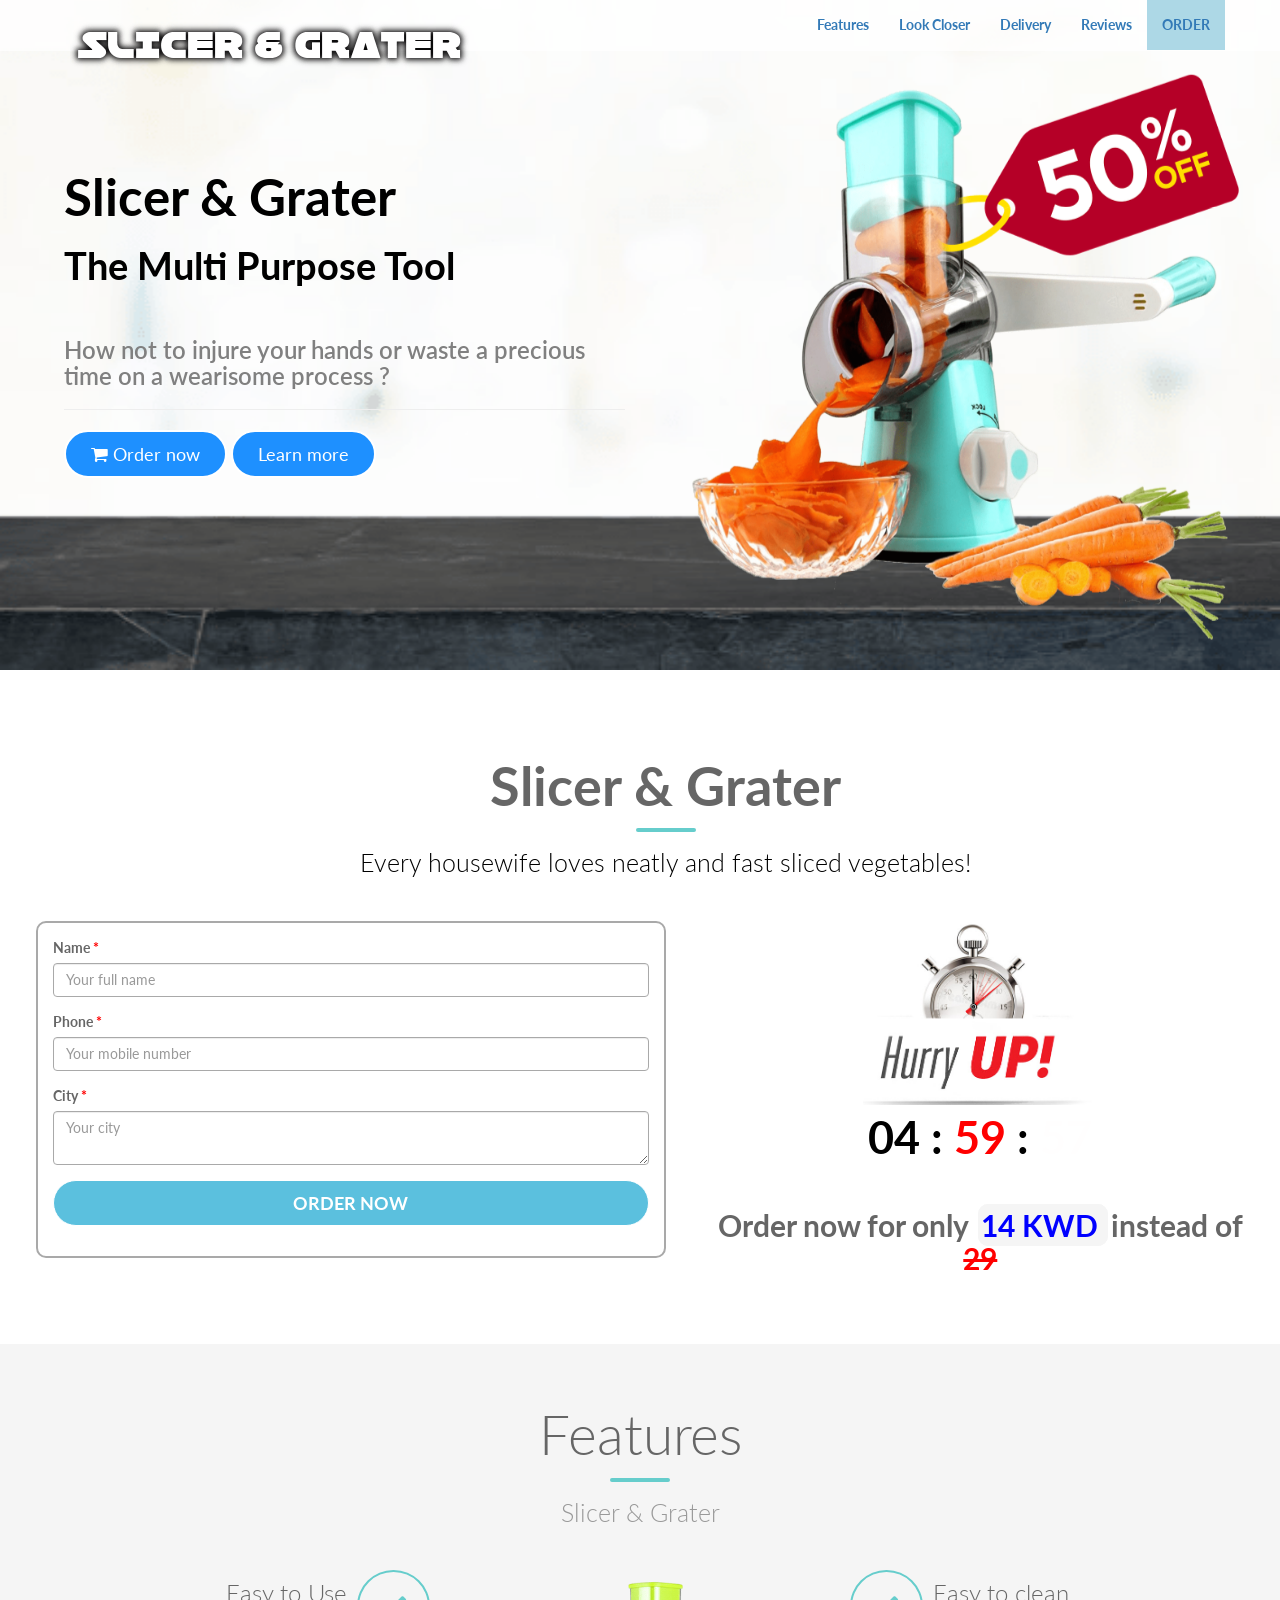
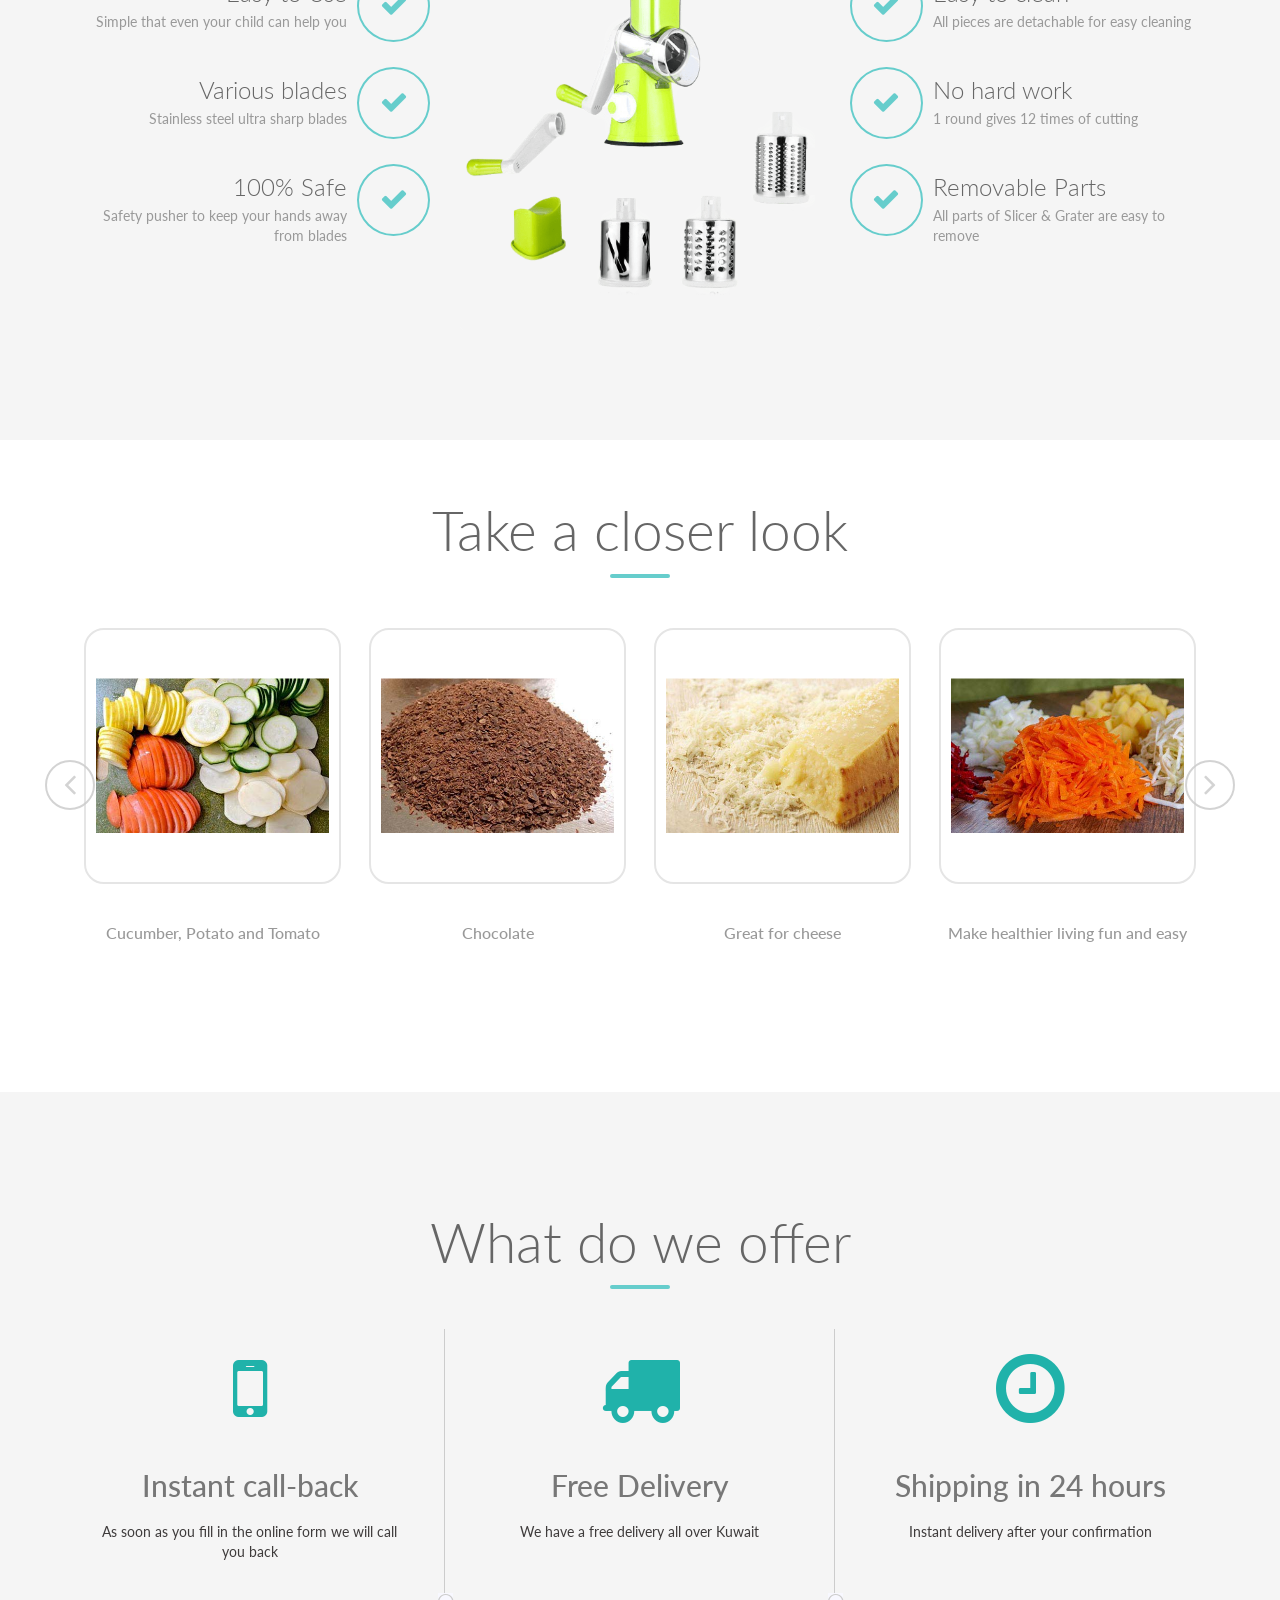
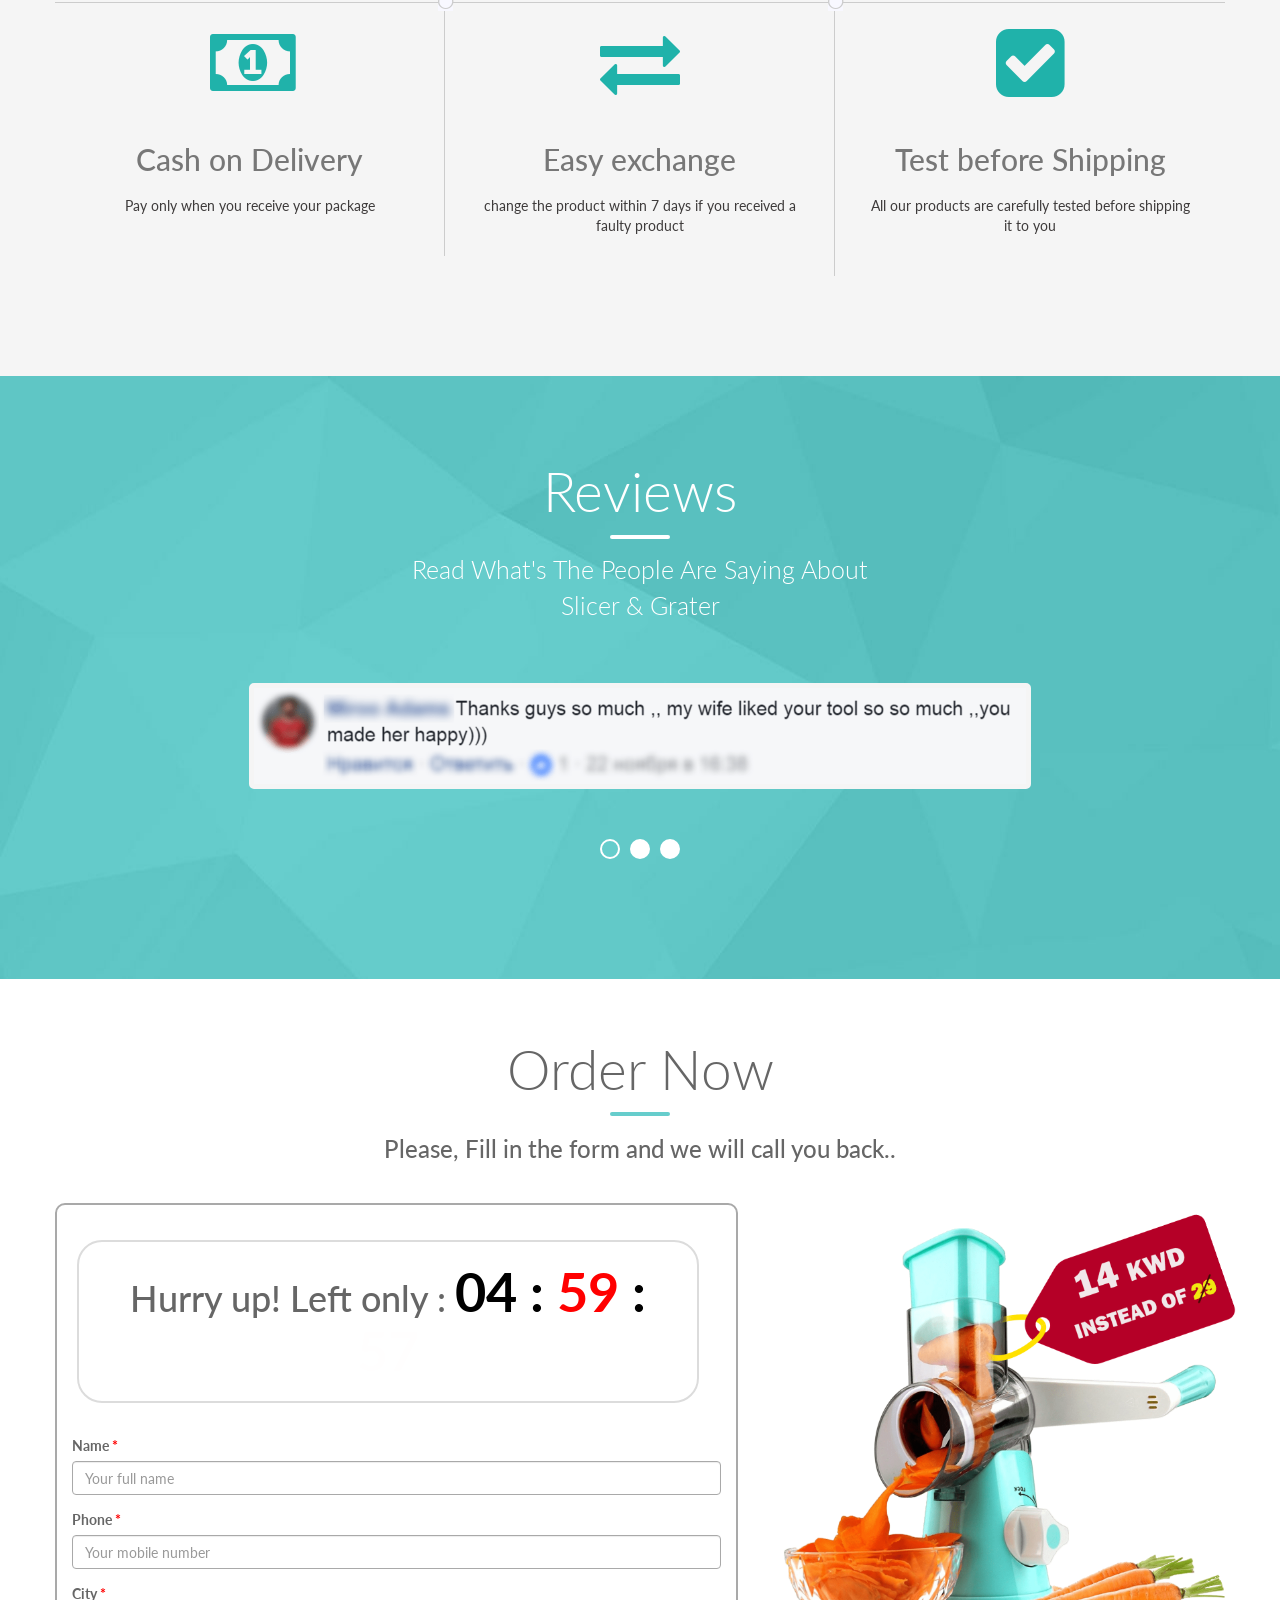
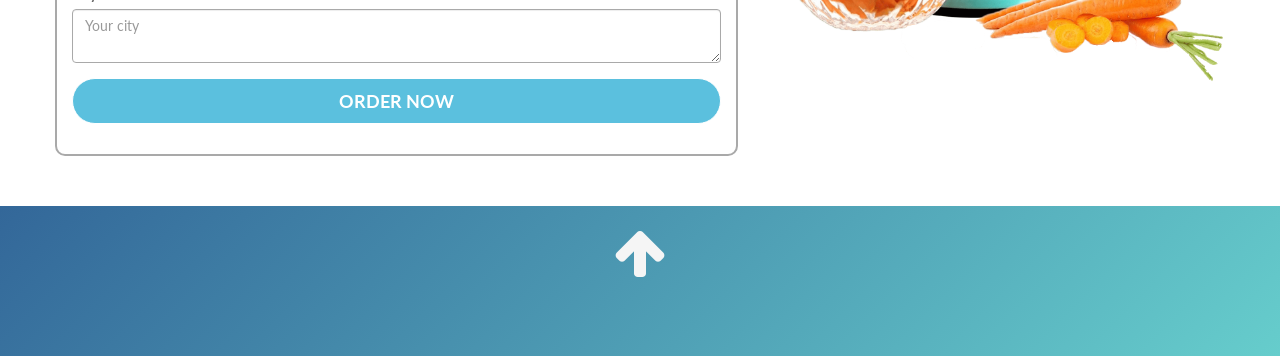
==== commit 4c59f85f: "ADD COUNTER down 5" ====
--- a/index.html
+++ b/index.html
@@ -129,7 +129,7 @@
                        <p id="counter"></p>
                    </div>
                 </div>
-                <div class="row">
+                <div class="row" style="margin: 10px;">
                     <h2  style="padding: 4%; padding-top: 0;"><b>Order now for only <b id="price">14 KWD </b> instead of <s style="color: red;">29</s> </b></h2>
                 </div>
             </div>
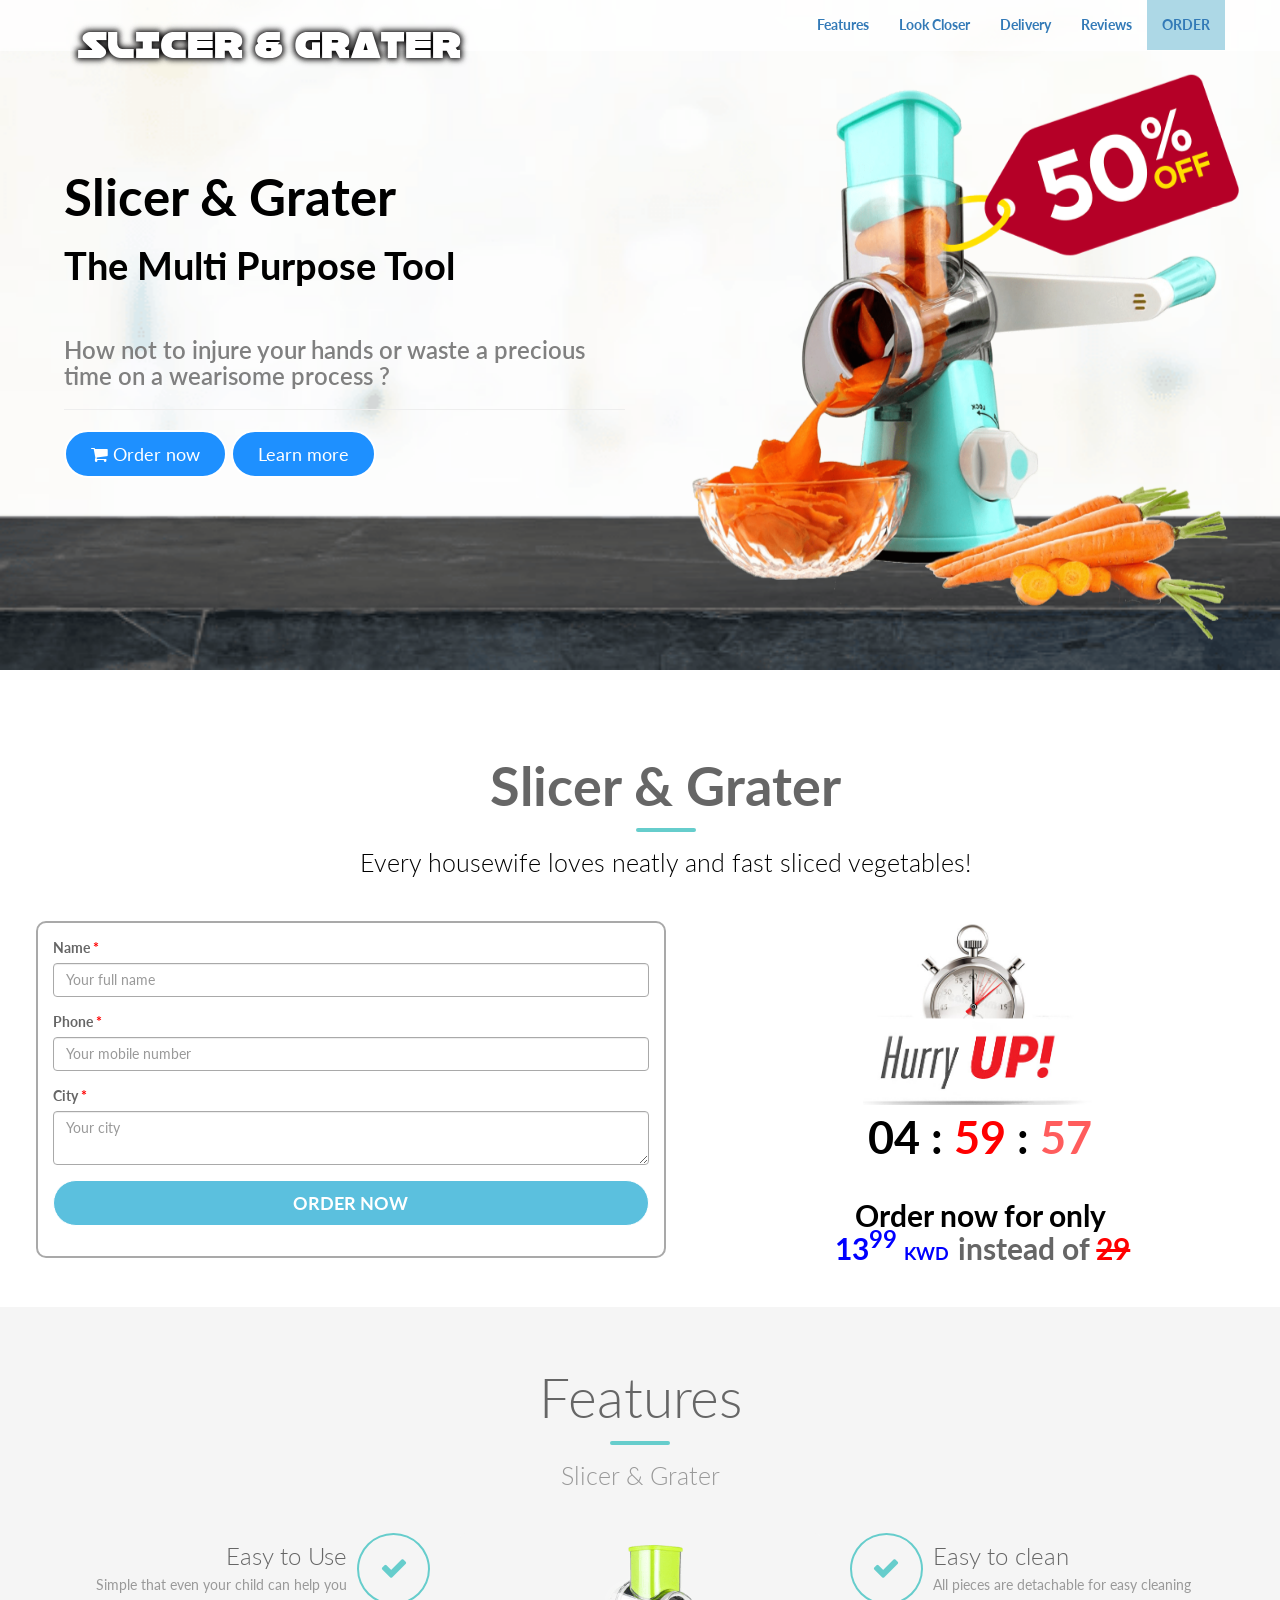
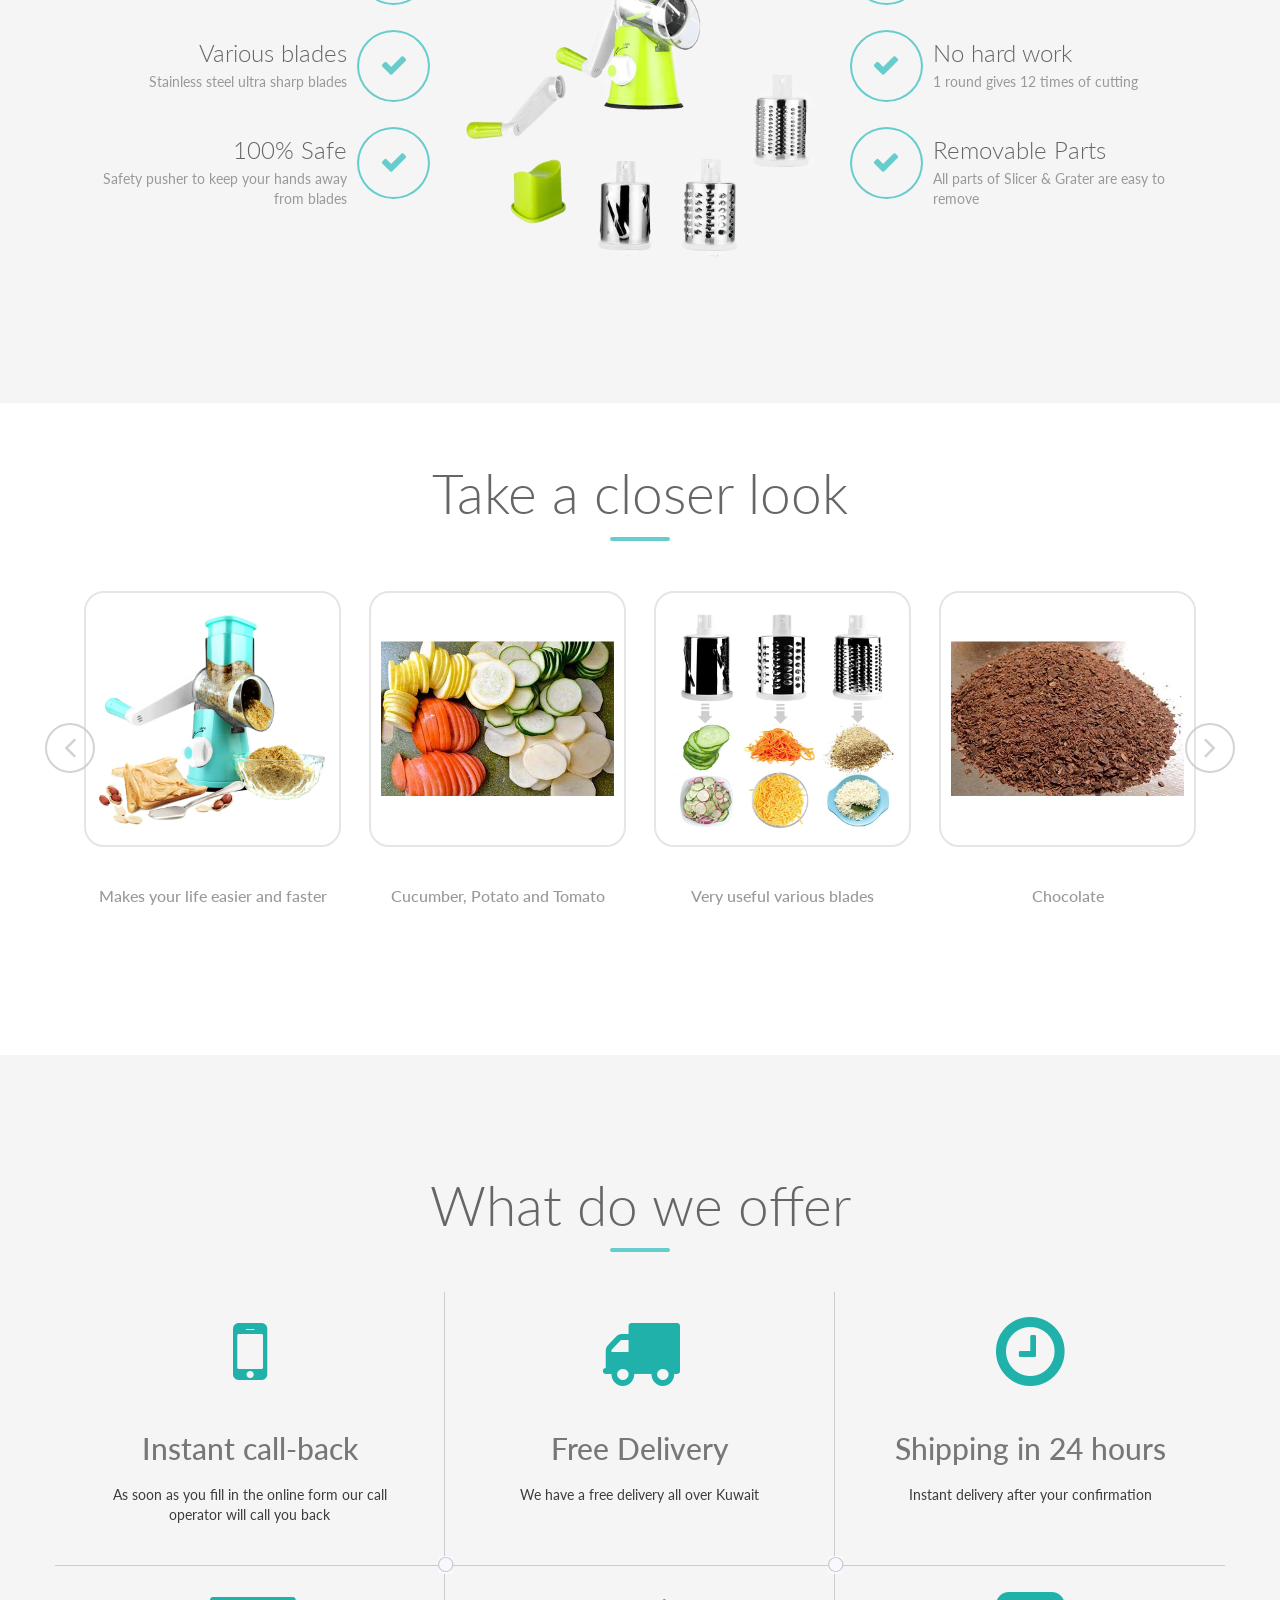
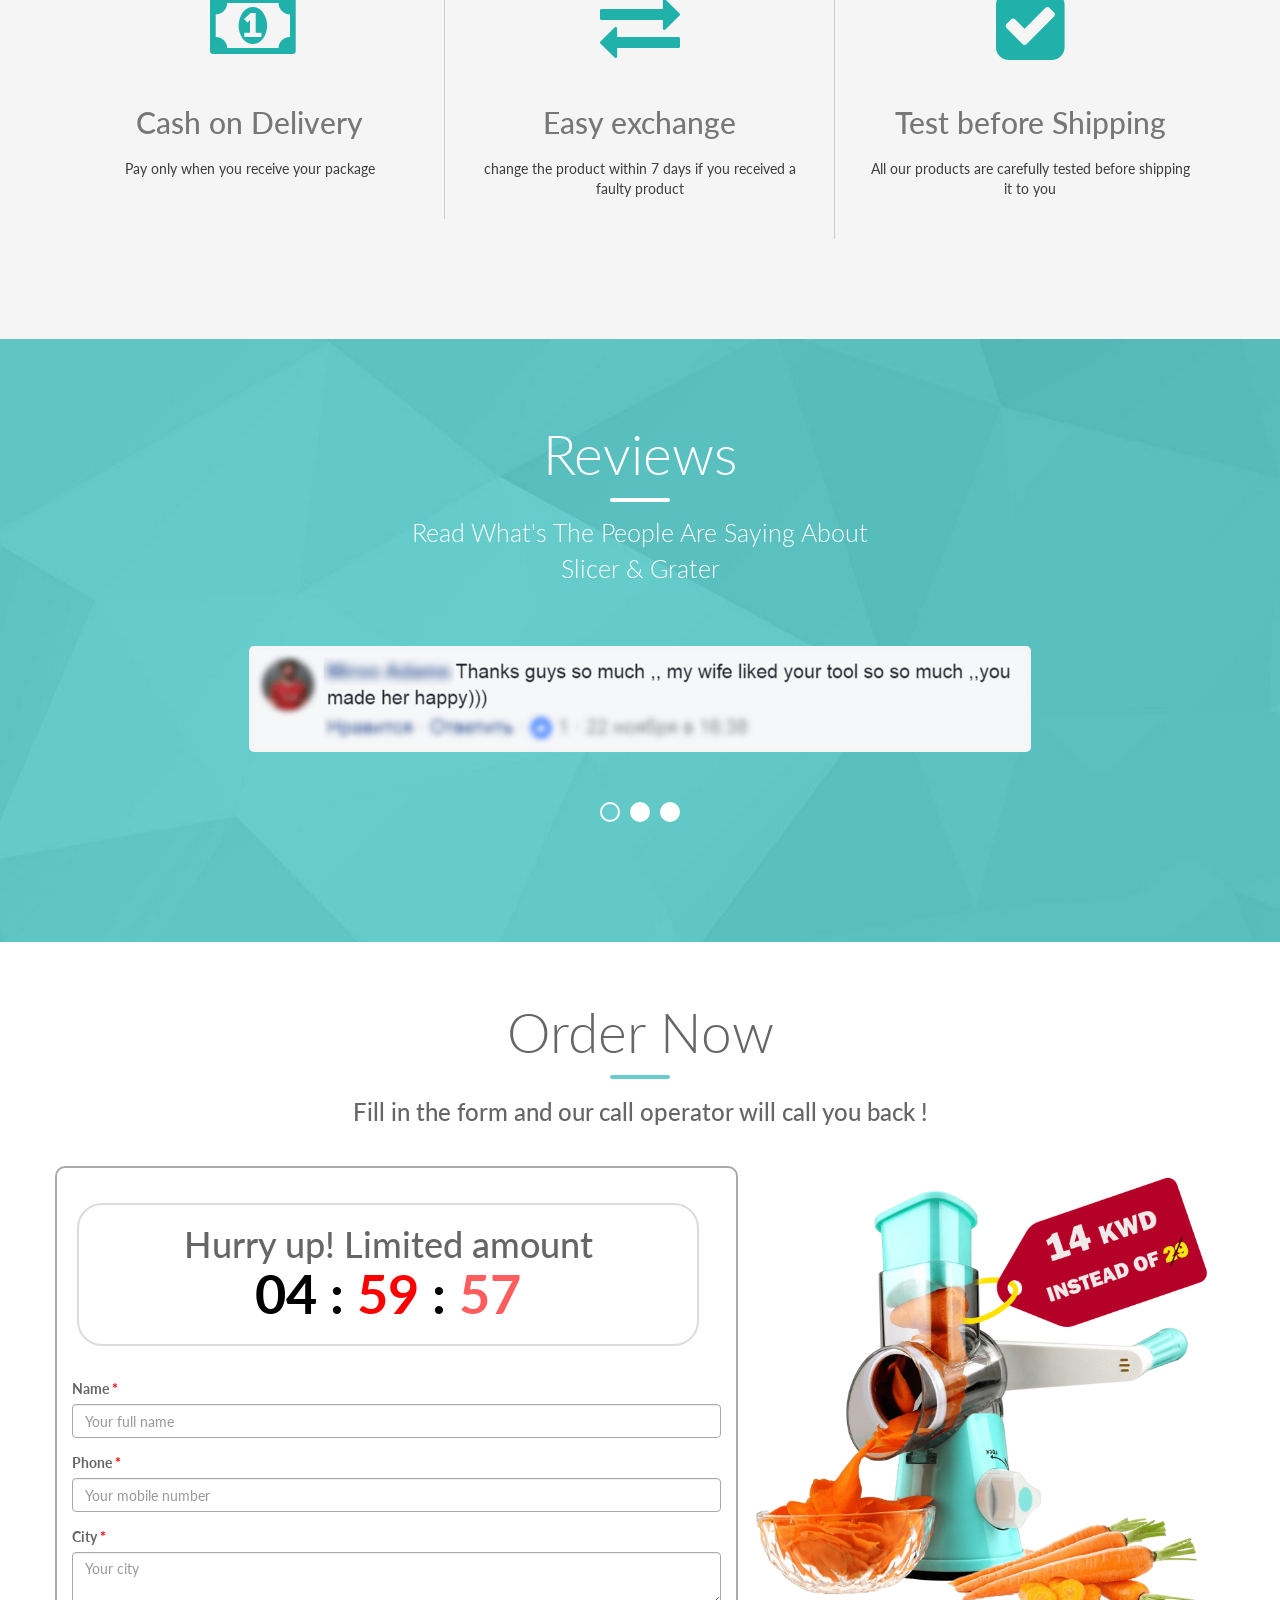
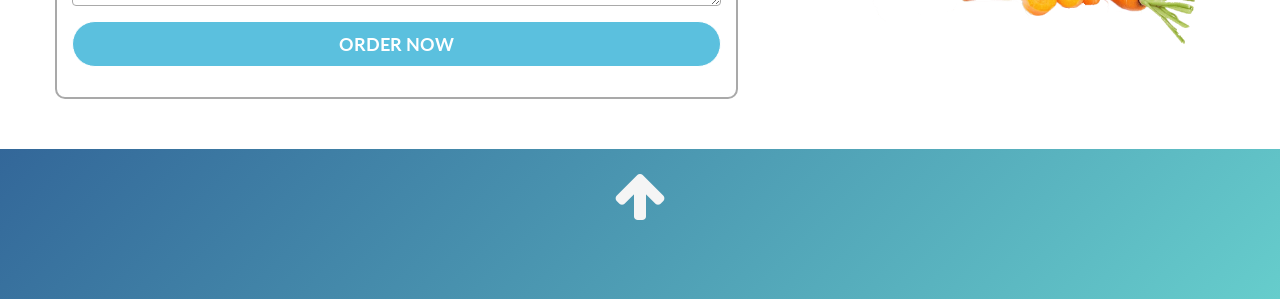
==== commit 2bf226e4: "edit photo hurry up position and some other edits" ====
--- a/index.html
+++ b/index.html
@@ -121,7 +121,7 @@
             <div class="col-md-6 hurryUp" style="text-align: center;">
                 <div class="row">
                     <div class="col-md-offset-2 col-md-8">
-                        <img src="assets/img/hurry1.jpg" style="width: 60%; height: 60%;">
+                        <img id="hurryUp" src="assets/img/hurry1.jpg" style="width: 60%; height: 60%; ">
                     </div>
                 </div>
                 <div class="row">
@@ -129,8 +129,16 @@
                        <p id="counter"></p>
                    </div>
                 </div>
-                <div class="row" style="margin: 10px;">
-                    <h2  style="padding: 4%; padding-top: 0;"><b>Order now for only <b id="price">14 KWD </b> instead of <s style="color: red;">29</s> </b></h2>
+                <div class="row" style="margin: 0px;">
+                    <h2  style="padding: 1%; padding-top: 0;">
+                        <b><span style="color: black;">Order now for only</span>
+                            <br/>
+                            <b id="price">13<span class=sup>99</span>
+                            <span style="font-size: large;">KWD </span>
+                        </b>
+                        instead of
+                        <s style="color: red;">29</s> </b>
+                    </h2>
                 </div>
             </div>
         </div>
@@ -227,37 +235,37 @@
             <!--</div>-->
 
             <div class="slider filtering scrollpoint sp-effect5">
-                <div class="one">
-                    <img class="slideImagesRes" style="padding-bottom: 17%; padding-top: 17%;" src="assets/img/slicerResult3.jpg" alt="">
-                    <h4>Cucumber, Potato and Tomato</h4>
-                </div>
-                <div class="one">
-                    <img class="slideImagesRes" style="padding-bottom: 17%; padding-top: 17%;" src="assets/img/slicerResult4.jpg" alt="">
-                    <h4>Chocolate </h4>
-                </div>
-                <div class="one">
-                    <img class="slideImagesRes" style="padding-bottom: 17%; padding-top: 17%;" src="assets/img/slicerResult1.jpg" alt="">
-                    <h4>Great for cheese</h4>
-                </div>
-                <div class="one">
-                    <img class="slideImagesRes" style="padding-bottom: 17%; padding-top: 17%;" src="assets/img/slicerResult2.jpg" alt="">
-                    <h4>Make healthier living fun and easy</h4>
-                </div>
-                <div class="one">
-                    <img class="slideImages" src="assets/img/product7.jpg" alt="">
-                    <h4>Take a look from different angels</h4>
-                </div>
-                <div class="one">
-                    <img class="slideImages" src="assets/img/product5tr.png" alt="">
-                    <h4>A tool that lasts for a lifetime</h4>
-                </div>
                 <div class="two">
                     <img class="slideImages" src="assets/img/product3.jpg" alt="">
                     <h4>Makes your life easier and faster</h4>
                 </div>
+                <div class="one">
+                    <img class="slideImagesRes" style="padding-bottom: 17%; padding-top: 17%;" src="assets/img/slicerResult3.jpg" alt="">
+                    <h4>Cucumber, Potato and Tomato</h4>
+                </div>
                 <div class="three">
                     <img class="slideImages" src="assets/img/product2.jpg" alt="">
                     <h4>Very useful various blades</h4>
+                </div>
+                <div class="one">
+                    <img class="slideImagesRes" style="padding-bottom: 17%; padding-top: 17%;" src="assets/img/slicerResult4.jpg" alt="">
+                    <h4>Chocolate </h4>
+                </div>
+                <div class="one">
+                    <img class="slideImagesRes" style="padding-bottom: 17%; padding-top: 17%;" src="assets/img/slicerResult1.jpg" alt="">
+                    <h4>Great for cheese</h4>
+                </div>
+                <div class="one">
+                    <img class="slideImagesRes" style="padding-bottom: 17%; padding-top: 17%;" src="assets/img/slicerResult2.jpg" alt="">
+                    <h4>Make healthier living fun and easy</h4>
+                </div>
+                <div class="one">
+                    <img class="slideImages" src="assets/img/product7.jpg" alt="">
+                    <h4>Take a look from different angels</h4>
+                </div>
+                <div class="one">
+                    <img class="slideImages" src="assets/img/product5tr.png" alt="">
+                    <h4>A tool that lasts for a lifetime</h4>
                 </div>
             </div>
         </div>
@@ -277,7 +285,7 @@
                             <i class="fa fa-mobile-phone" aria-hidden="true"></i>
                         </div>
                         <h2 style="padding-top:20px;">Instant call-back</h2>
-                        <p>As soon as you fill in the online form we will call you back </p>
+                        <p>As soon as you fill in the online form our call operator will call you back </p>
                         <span class="circle hidden-xs">
             <i class="fa fa-circle-thin" aria-hidden="true"></i>
             </span>
@@ -397,13 +405,13 @@
             <div class="section-heading scrollpoint sp-effect3">
                 <h1>Order Now</h1>
                 <div class="divider"></div>
-                <h3>Please, Fill in the form and we will call you back..</h3>
+                <h3>Fill in the form and our call operator will call you back !</h3>
             </div>
             <div class="row">
                 <div class="col-md-7 scrollpoint sp-effect1" id="firstOrderForm">
                     <div class="row">
                         <div class="col-md-11 col-sm-6" style="margin:3%;text-align:center; border: solid 2px gainsboro; border-radius: 25px;">
-                            <h1 style="padding-bottom: 10px;">Hurry up! Left only <br class="hidden-lg"/><span class="hidden-xs">: </span> <span id="counter2"></span></h1>
+                            <h1 style="padding-bottom: 10px;">Hurry up! Limited amount <br/> <span id="counter2"></span></h1>
                         </div>
                     </div>
                         <div class="form-group" style="padding-top: 2%;">
@@ -423,7 +431,7 @@
                         </div>
                     </div>
                 <div class="col-md-5 col-sm-12 scrollpoint sp-effect1" style="text-align: center;">
-                    <img  style="height: 110%; width: 110%;"
+                    <img  style="height: 110%; width: 110%; margin-left: -6%;"
                           src="assets/img/product1flippedtrans15.png" alt="">
                 </div>
             </div>
--- a/assets/css/mystyles.css
+++ b/assets/css/mystyles.css
@@ -16,11 +16,16 @@
 }
 
 #price{
-    border:1px solid whitesmoke; padding:2px;color:blue;
+    padding:2px;
+    color:blue;
     margin: 3px;
-    margin-top: 4px;
-    background: whitesmoke;
     border-radius: 10px;
+}
+
+.sup {
+    position: relative;
+    bottom: 1ex;
+    font-size: 80%;
 }
 
 
@@ -323,3 +328,8 @@
     padding-bottom: 0!important;
 }
 
+@media screen and (max-width: 480px) {
+    #hurryUp {
+        margin-left: 17px;
+    }
+}
